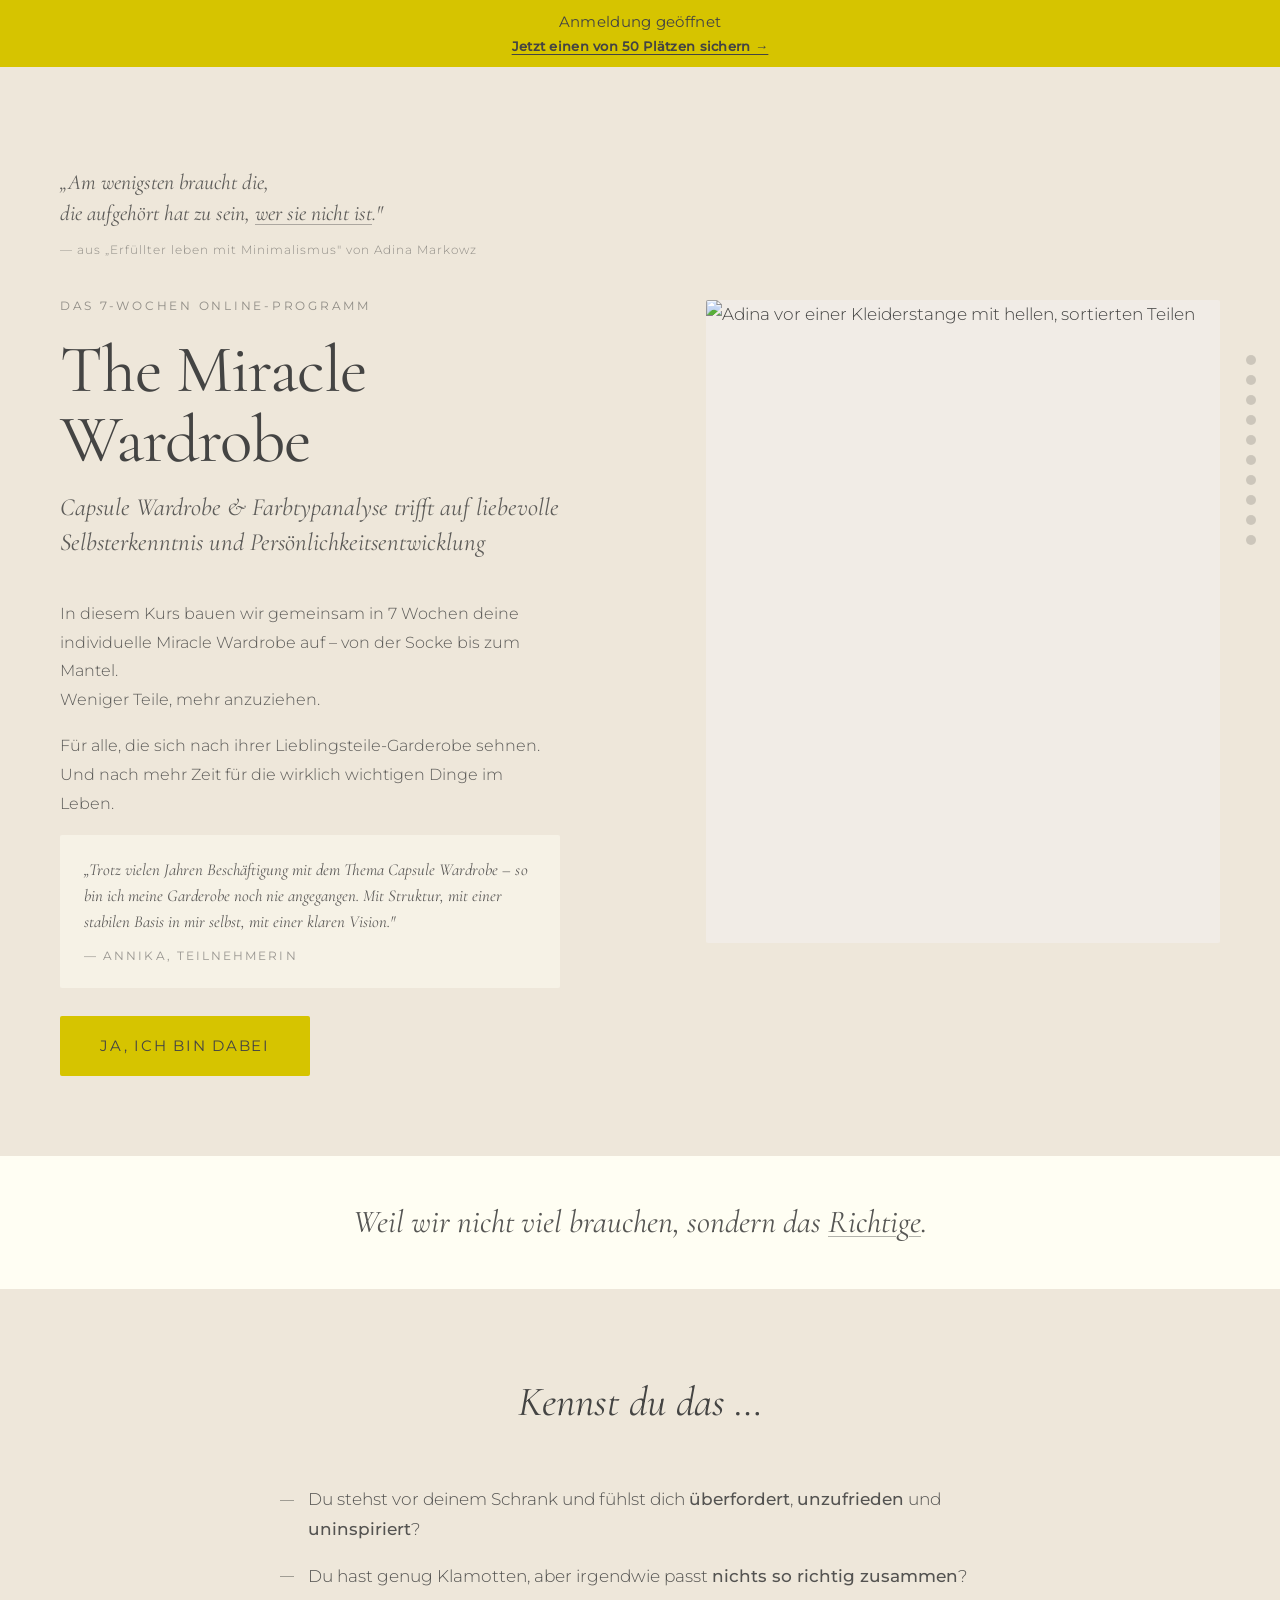
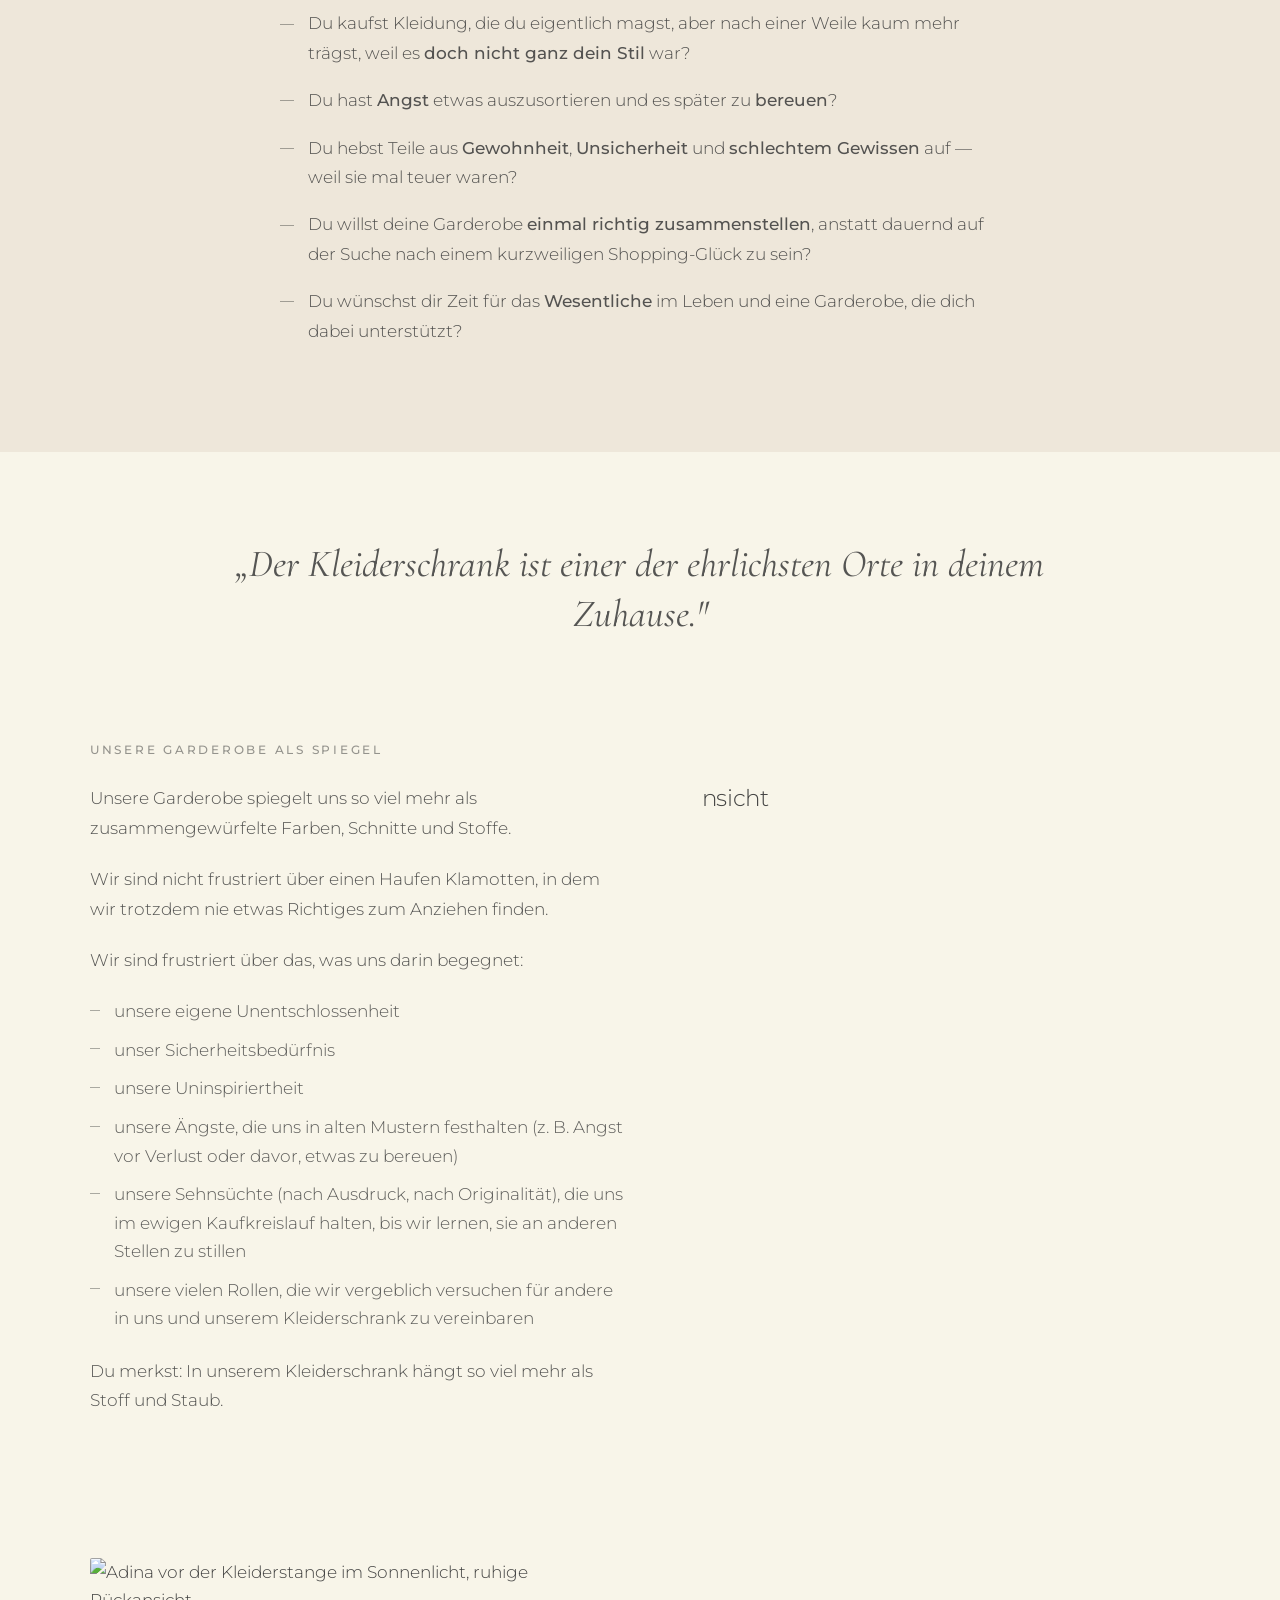
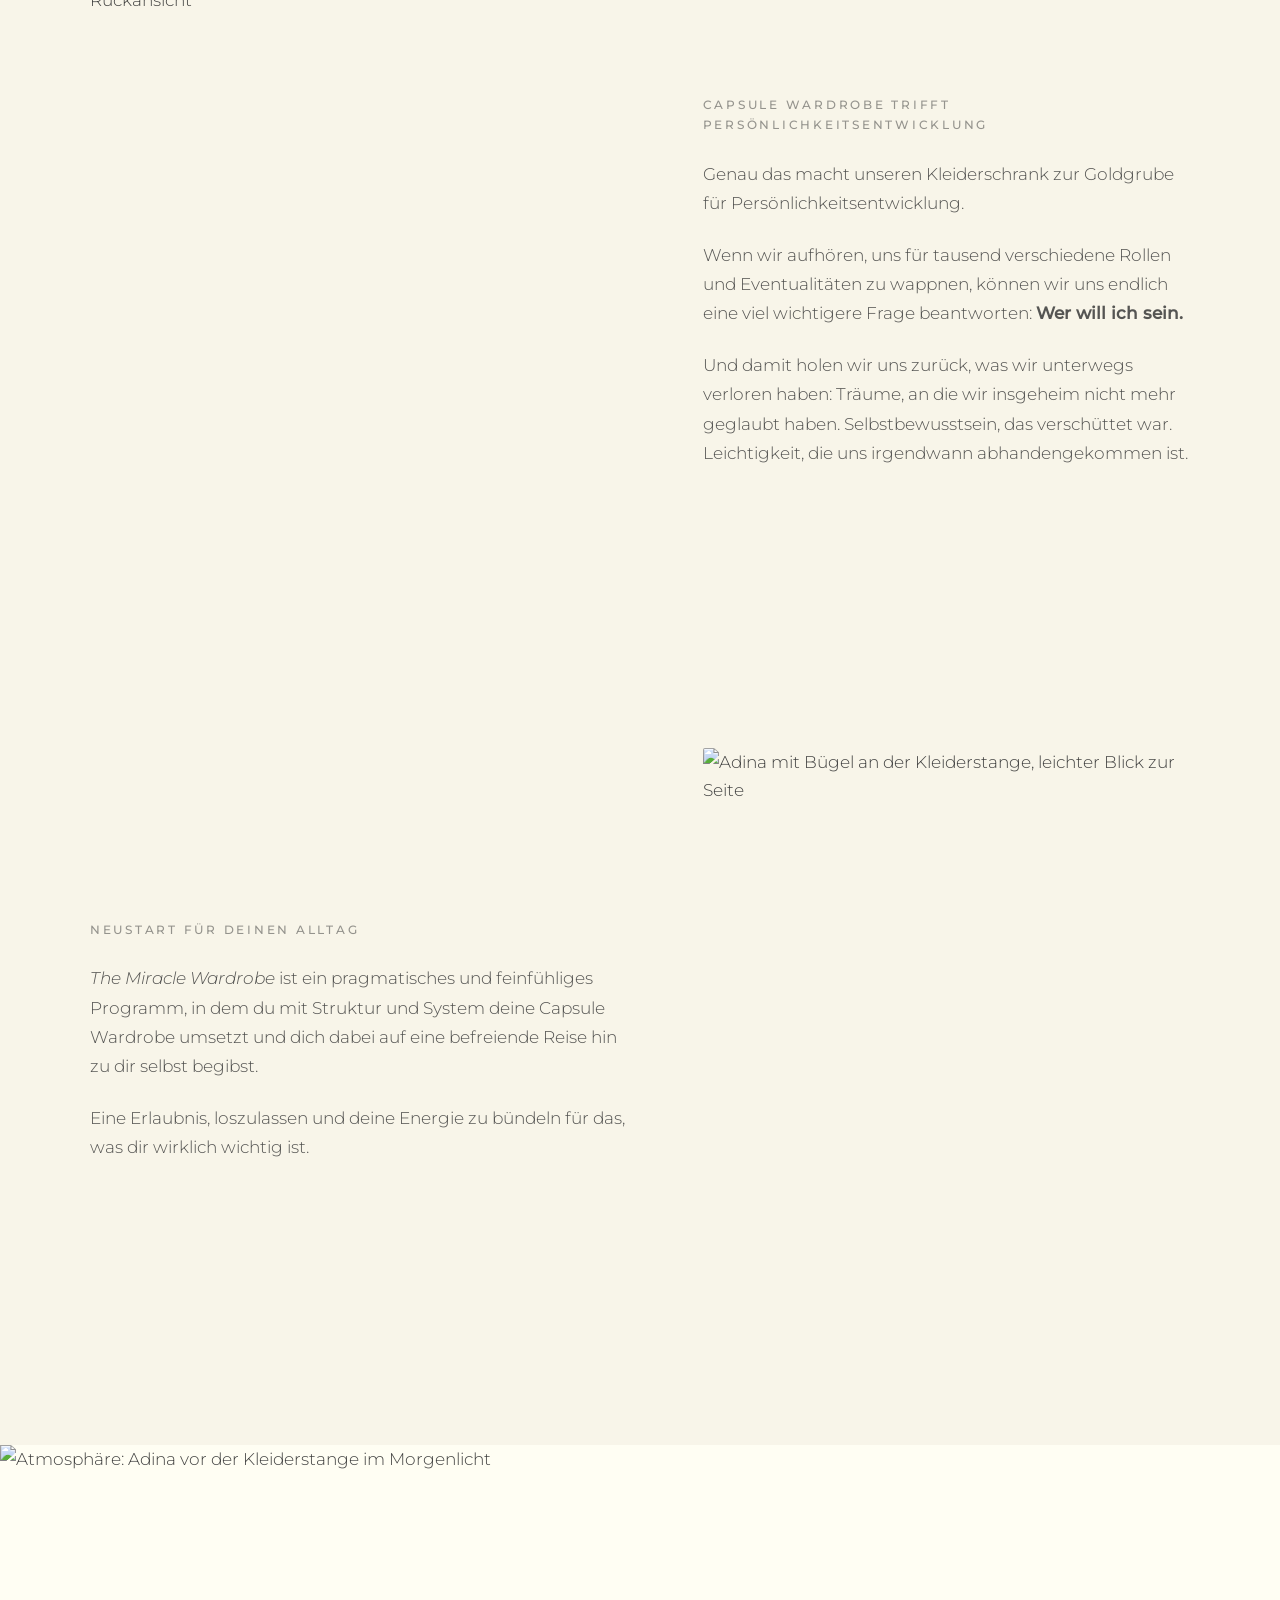
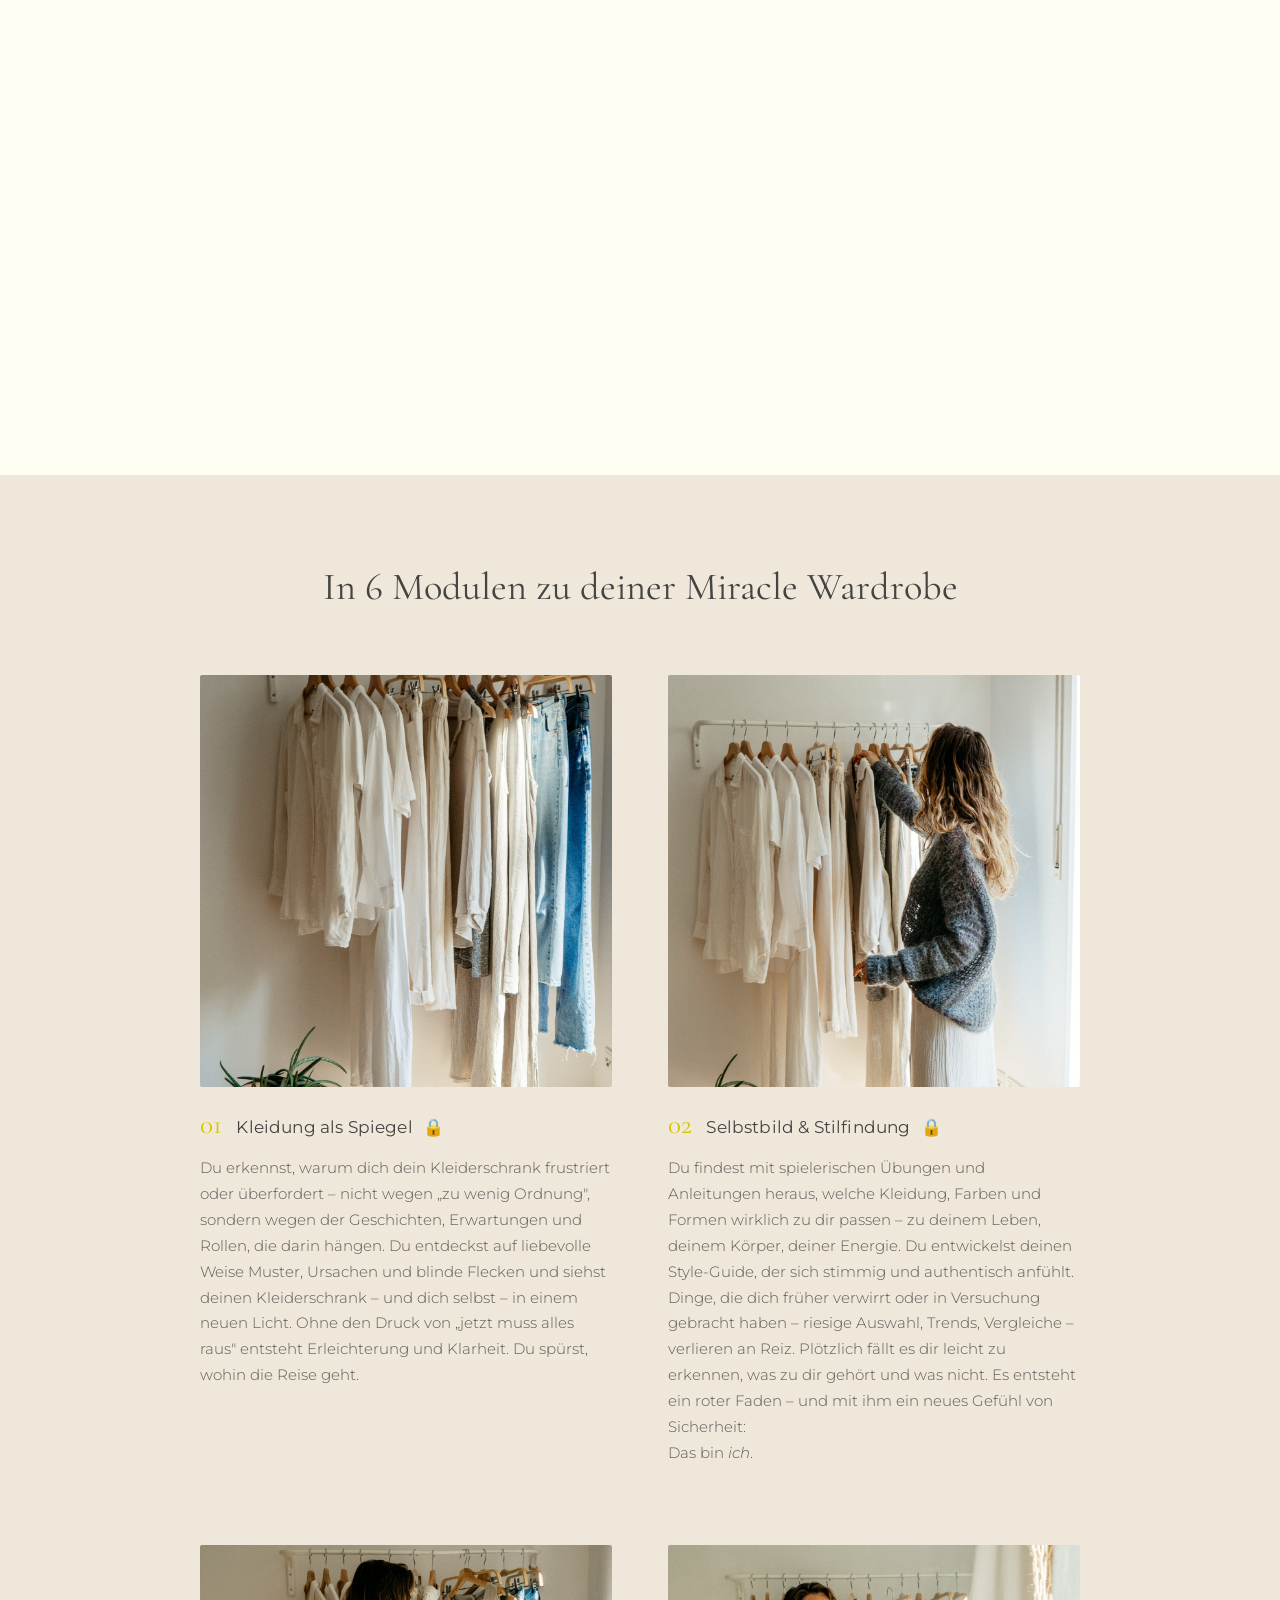
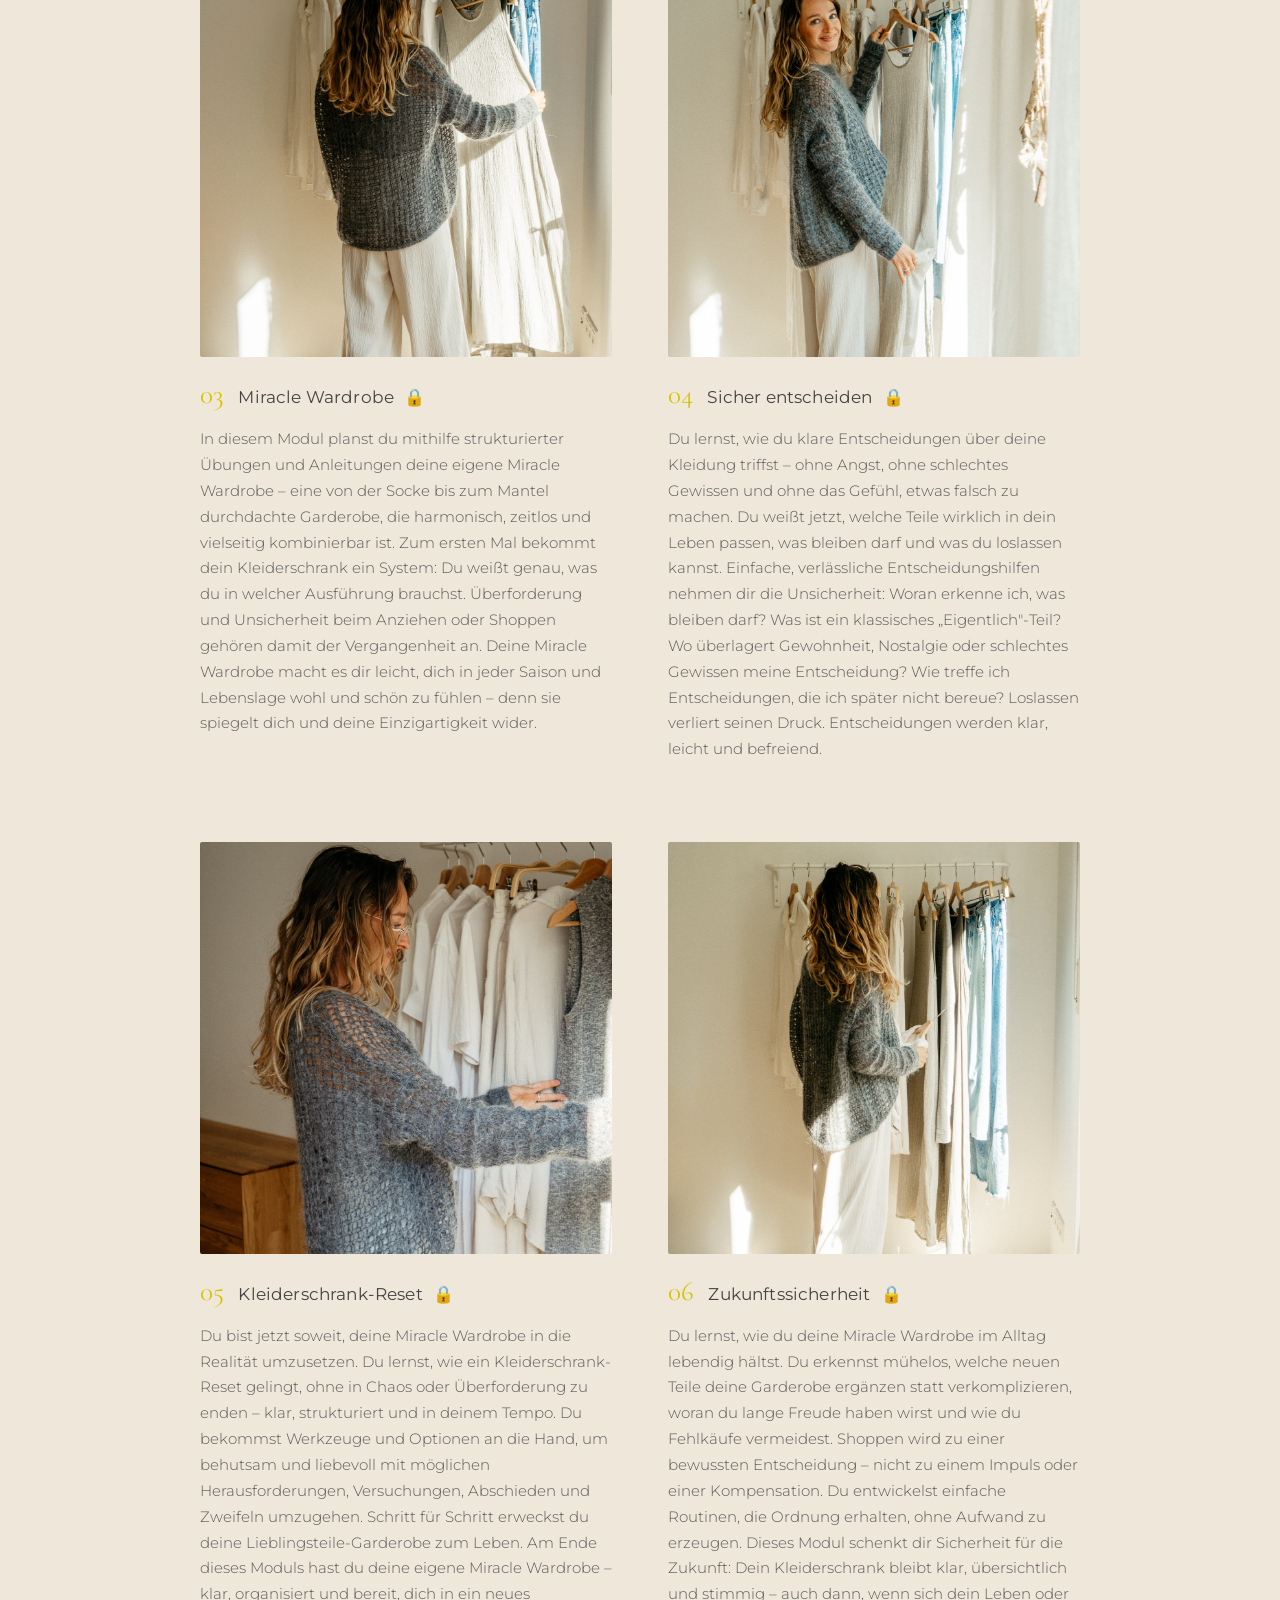
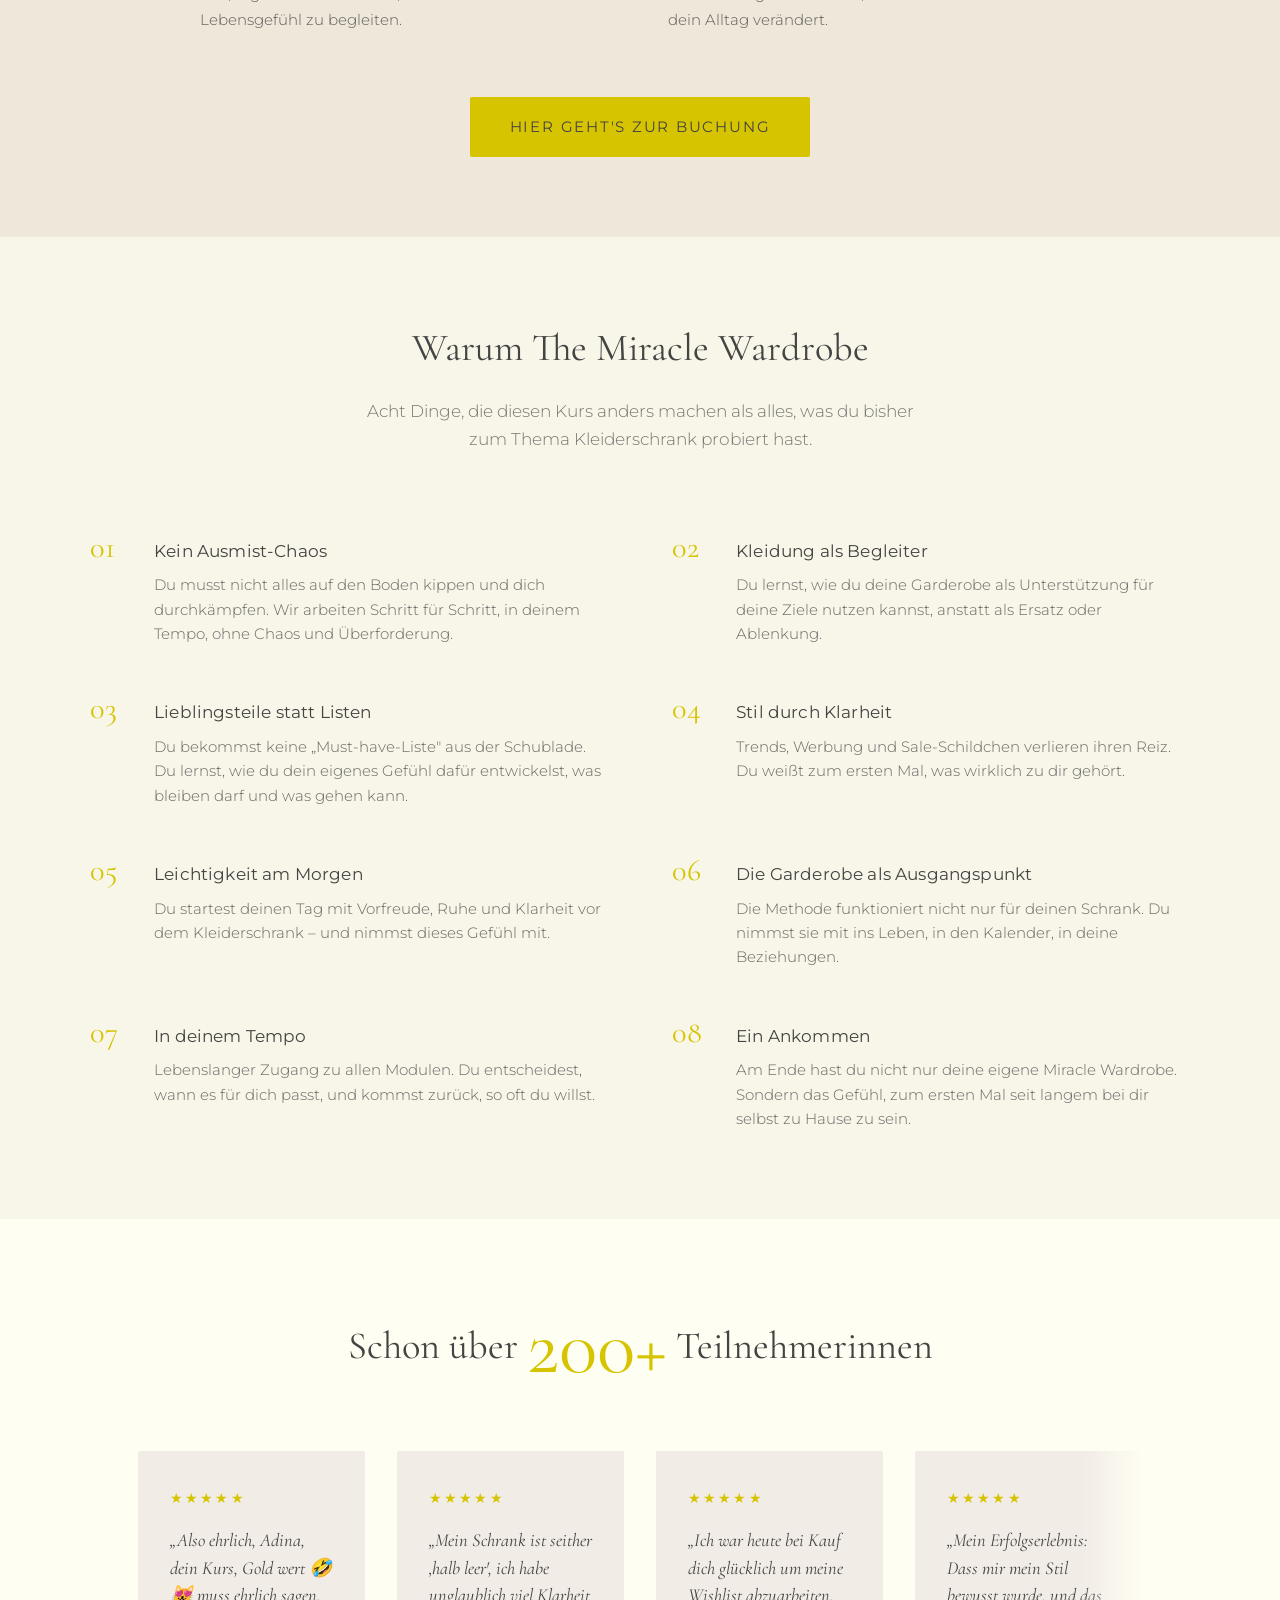
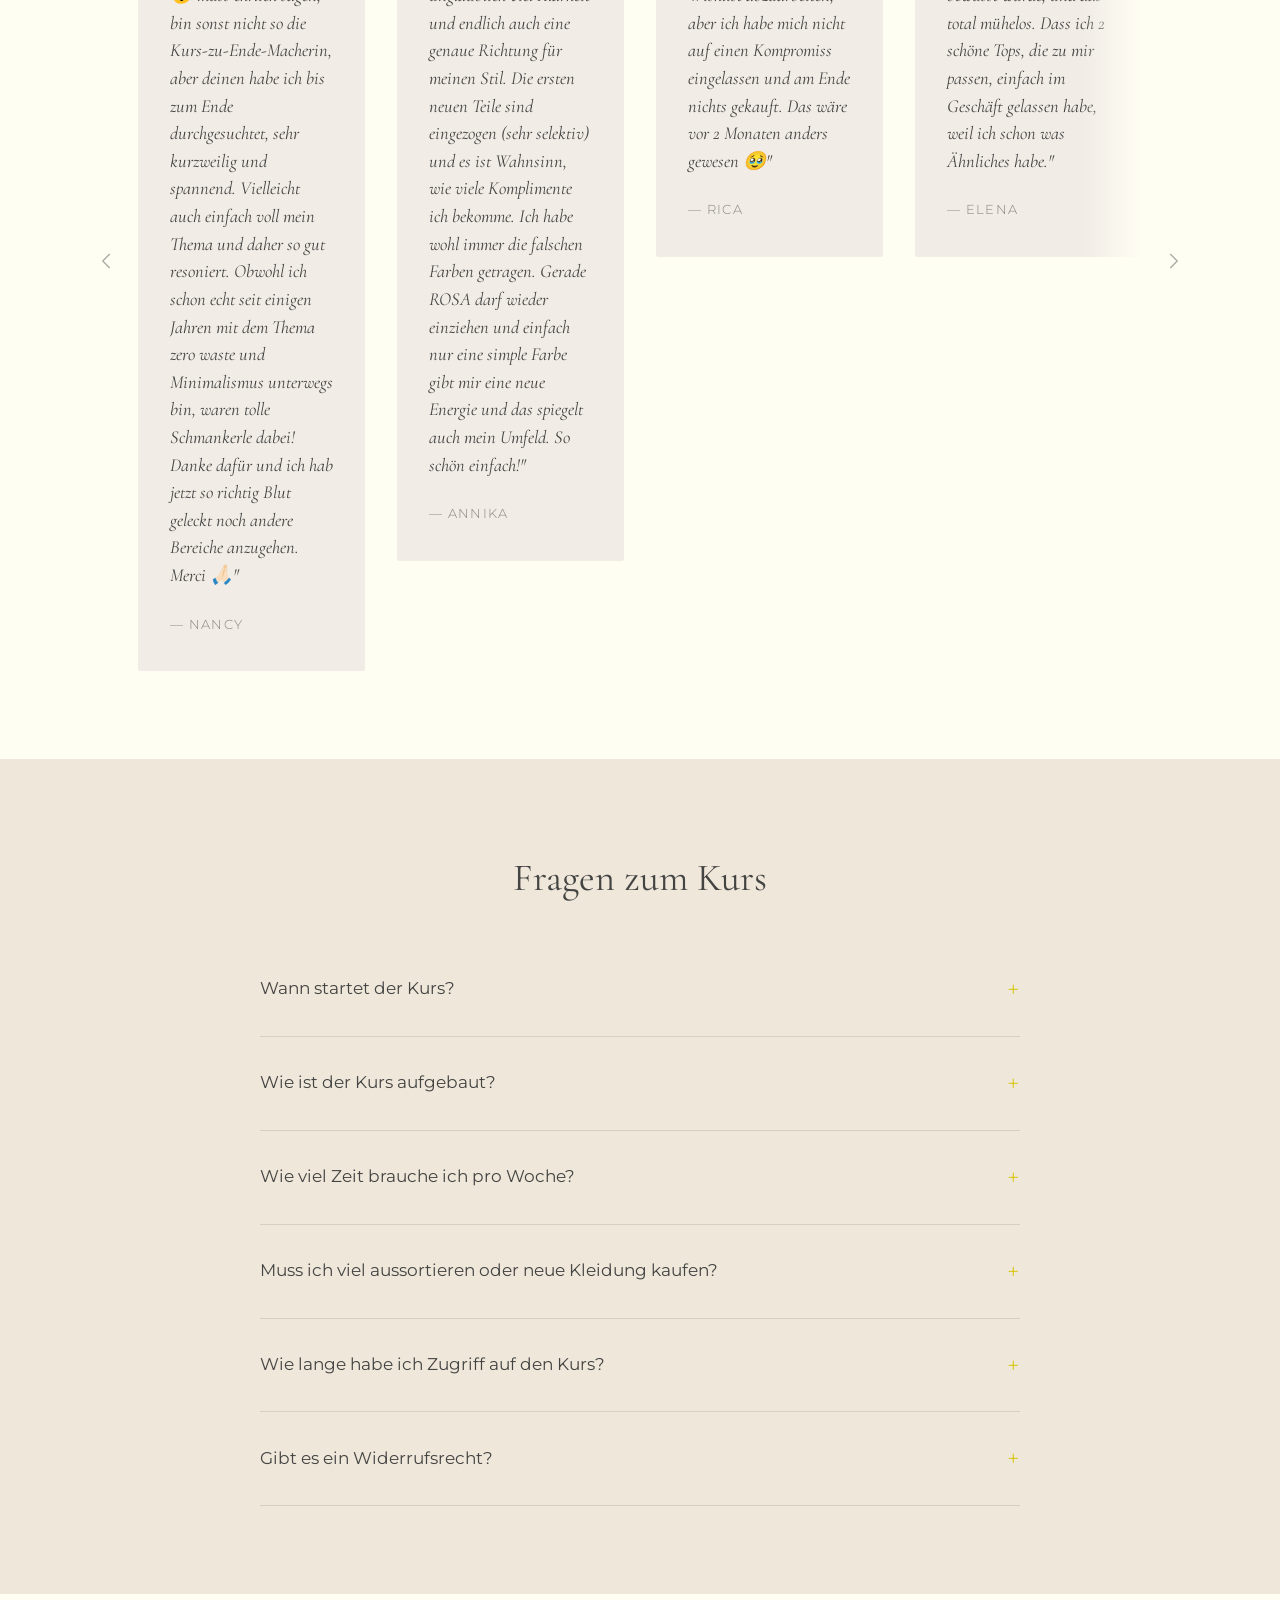
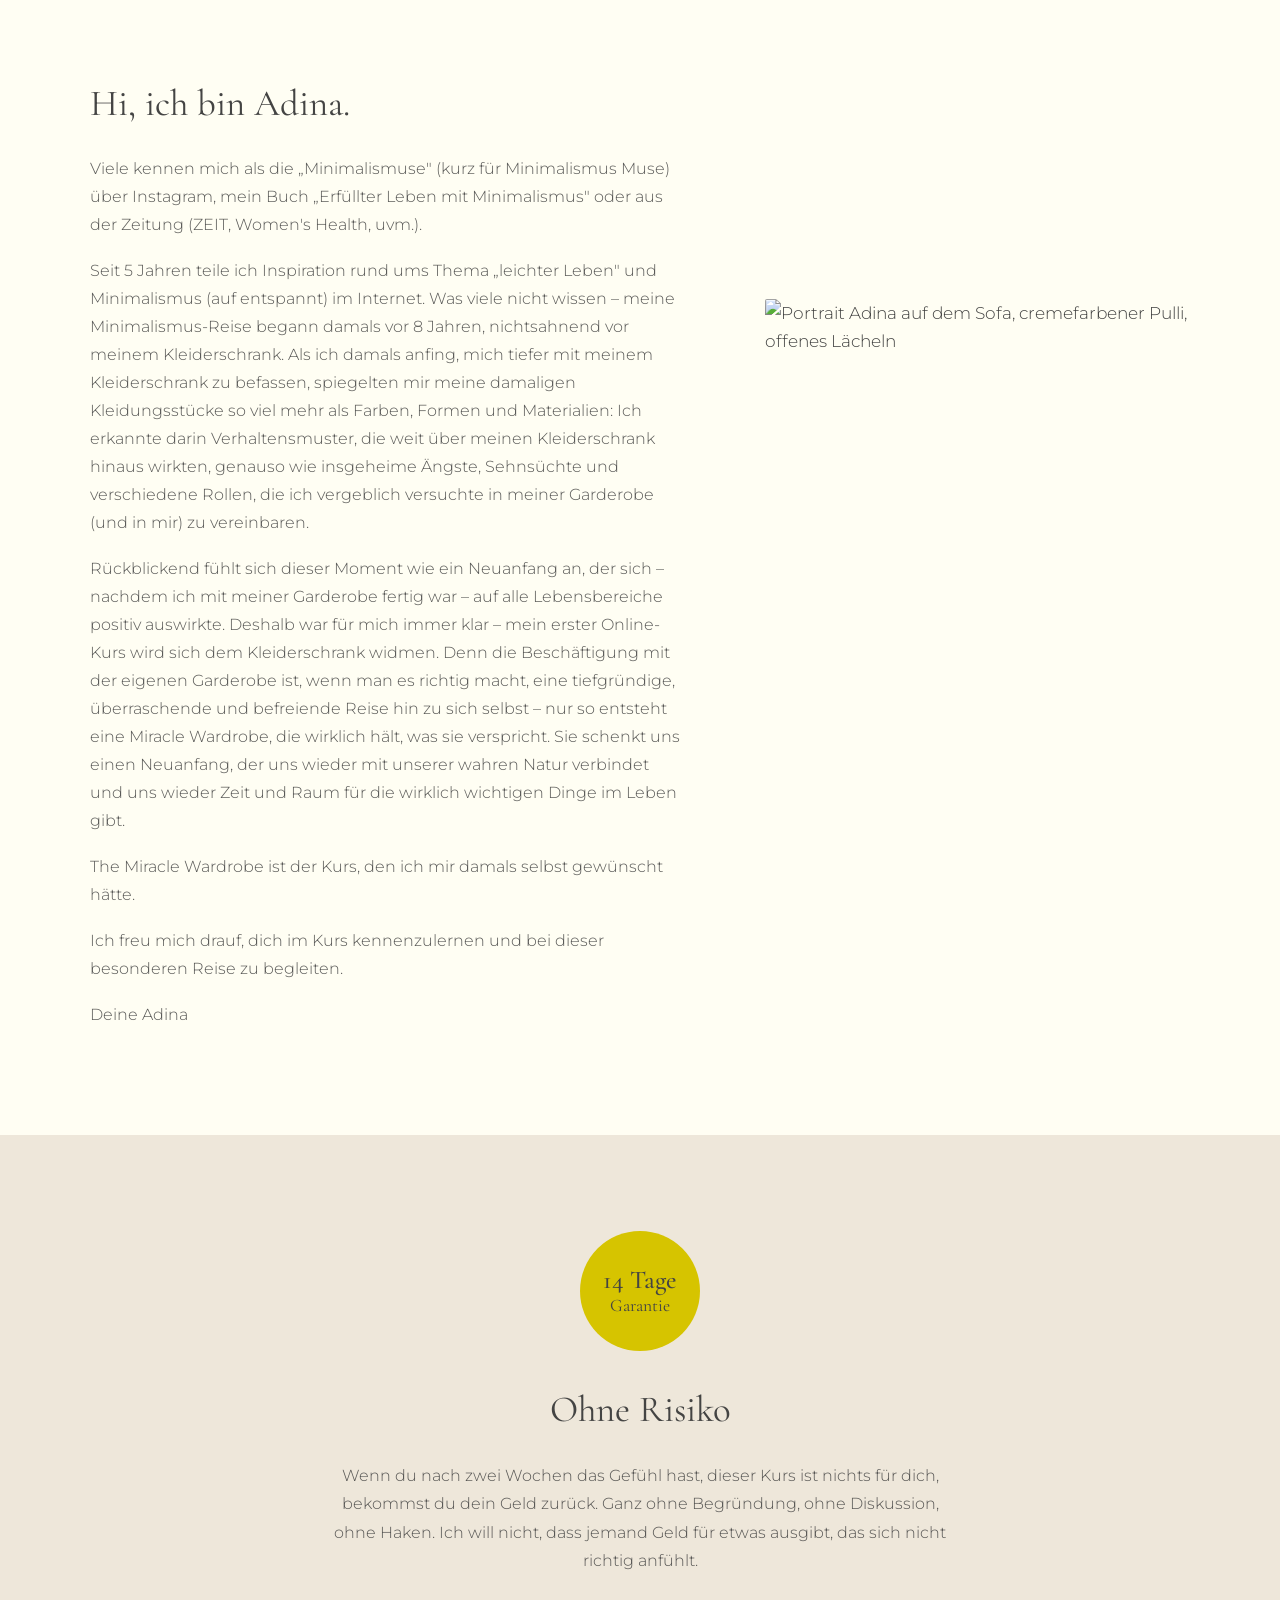
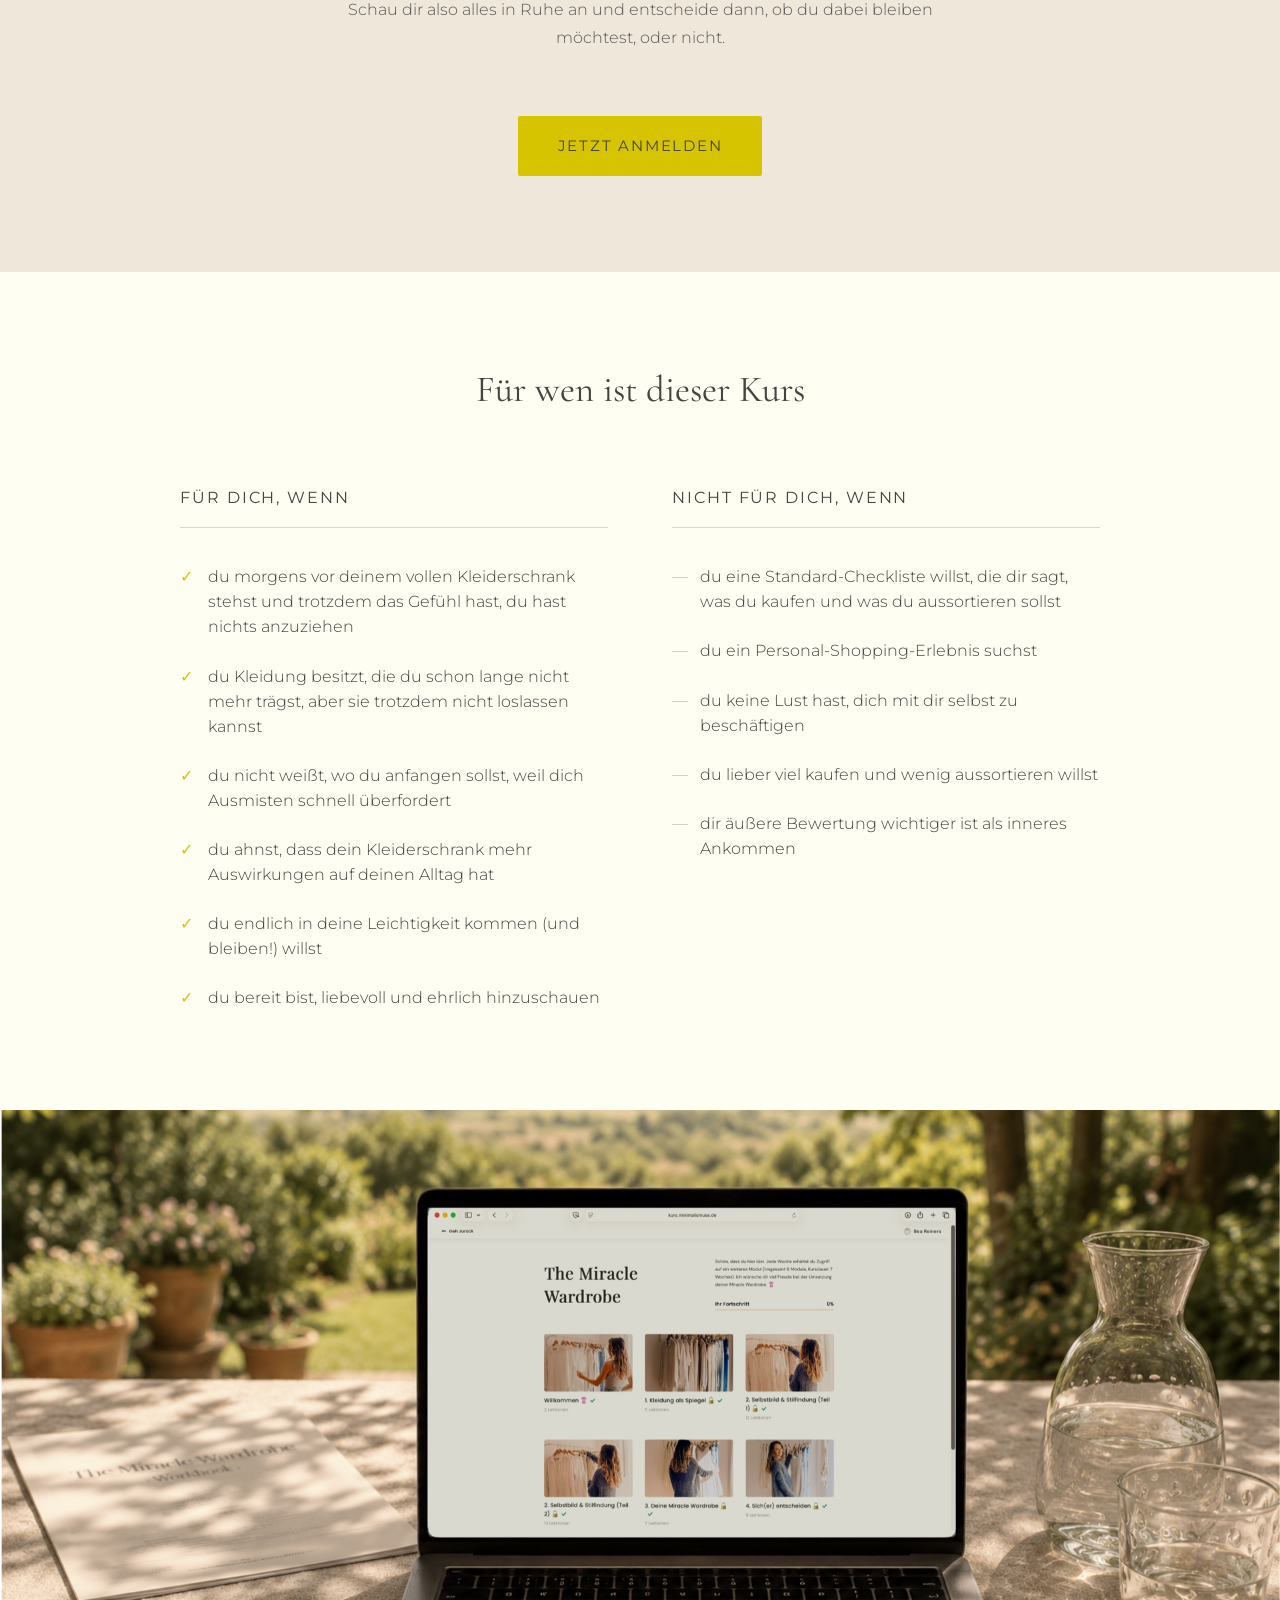
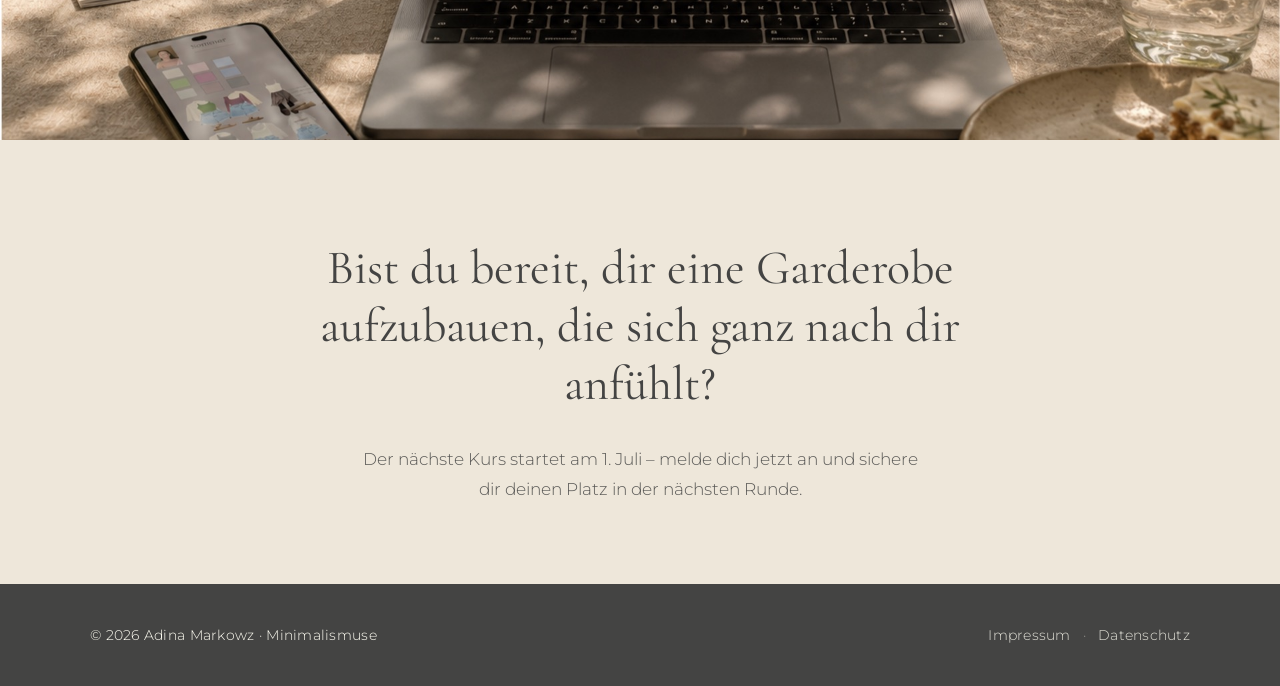
==== index.html @ cbe29408 "Change guarantee CTA to 'Jetzt anmelden' Co-Authored-By: Claude Opus 4.8 (1M context) <noreply@anthr" ====
<!DOCTYPE html>
<html lang="de">
<head>
<meta charset="UTF-8">
<meta name="viewport" content="width=device-width, initial-scale=1.0">
<title>Capsule Wardrobe &amp; Farbtypanalyse | The Miracle Wardrobe</title>
<meta name="description" content="Capsule Wardrobe Kurs mit Tiefe &amp; Farbtypanalyse: In 7 Wochen zu einer Garderobe, die wirklich zu dir passt — Schritt für Schritt von SPIEGEL-Bestsellerautorin Adina Markowz.">
<link rel="canonical" href="https://themiraclewardrobe.minimalismuse.de/">

<meta property="og:type" content="website">
<meta property="og:locale" content="de_DE">
<meta property="og:site_name" content="The Miracle Wardrobe">
<meta property="og:url" content="https://themiraclewardrobe.minimalismuse.de/">
<meta property="og:title" content="Capsule Wardrobe &amp; Farbtypanalyse | The Miracle Wardrobe">
<meta property="og:description" content="Capsule Wardrobe Kurs mit Tiefe &amp; Farbtypanalyse: In 7 Wochen zu einer Garderobe, die wirklich zu dir passt — von SPIEGEL-Bestsellerautorin Adina Markowz.">
<meta property="og:image" content="https://themiraclewardrobe.minimalismuse.de/images/og-preview.jpg">
<meta property="og:image:secure_url" content="https://themiraclewardrobe.minimalismuse.de/images/og-preview.jpg">
<meta property="og:image:type" content="image/jpeg">
<meta property="og:image:width" content="1200">
<meta property="og:image:height" content="630">
<meta property="og:image:alt" content="Adina vor einer Kleiderstange mit hellen, sortierten Teilen">

<meta name="twitter:card" content="summary_large_image">
<meta name="twitter:title" content="Capsule Wardrobe &amp; Farbtypanalyse | The Miracle Wardrobe">
<meta name="twitter:description" content="Capsule Wardrobe Kurs mit Tiefe &amp; Farbtypanalyse: In 7 Wochen zu einer Garderobe, die wirklich zu dir passt — von SPIEGEL-Bestsellerautorin Adina Markowz.">
<meta name="twitter:image" content="https://themiraclewardrobe.minimalismuse.de/images/og-preview.jpg">

<script type="application/ld+json">
{
  "@context": "https://schema.org",
  "@type": "Course",
  "name": "The Miracle Wardrobe",
  "description": "Capsule Wardrobe Kurs mit Tiefe & Farbtypanalyse. In 7 Wochen zu einer Garderobe, die wirklich zu dir passt — Schritt für Schritt von SPIEGEL-Bestsellerautorin Adina Markowz.",
  "url": "https://themiraclewardrobe.minimalismuse.de/",
  "inLanguage": "de",
  "provider": {
    "@type": "Person",
    "name": "Adina Markowz",
    "url": "https://minimalismuse.de"
  },
  "hasCourseInstance": {
    "@type": "CourseInstance",
    "courseMode": "online",
    "inLanguage": "de"
  },
  "offers": {
    "@type": "Offer",
    "price": "199",
    "priceCurrency": "EUR",
    "category": "Paid",
    "availability": "https://schema.org/InStock",
    "url": "https://themiraclewardrobe.minimalismuse.de/"
  }
}
</script>

<link rel="stylesheet" href="fonts/fonts.css">
<script defer src="/_vercel/insights/script.js"></script>
<style>
  * { margin: 0; padding: 0; box-sizing: border-box; }

  :root {
    --creme: #eee7da;
    --beige: #f1ece6;
    --fast-weiss: #fffef3;
    --anthrazit: #444443;
    --pfirsich: #fad7cb;
    --senfgelb: #d6c400;
    --helles-gelb: #fff399;
  }

  html { scroll-behavior: smooth; }

  body {
    font-family: 'Montserrat', sans-serif;
    font-weight: 300;
    color: var(--anthrazit);
    background: var(--fast-weiss);
    line-height: 1.65;
    font-size: 17px;
  }

  /* Bilder vor casual copy/download schützen */
  img {
    -webkit-user-drag: none;
    -webkit-user-select: none;
    user-select: none;
    -webkit-touch-callout: none;
  }

  .serif {
    font-family: 'Cormorant Garamond', Georgia, serif;
    font-weight: 400;
  }

  /* ── Shared Layout ── */
  section {
    padding: 88px 40px;
  }
  .container {
    max-width: 1100px;
    margin: 0 auto;
  }
  .container-narrow {
    max-width: 720px;
    margin: 0 auto;
  }

  /* Section Backgrounds */
  .bg-creme { background: var(--creme); }
  .bg-beige { background: var(--beige); }
  .bg-white { background: var(--fast-weiss); }
  .bg-warm  { background: #f8f5e9; }

  /* Section labels (Eyebrow) */
  .eyebrow {
    font-size: 0.72rem;
    letter-spacing: 0.22em;
    text-transform: uppercase;
    font-weight: 400;
    opacity: 0.6;
    margin-bottom: 28px;
    display: block;
  }

  .section-number {
    position: absolute;
    top: 24px;
    left: 24px;
    font-size: 0.65rem;
    letter-spacing: 0.18em;
    opacity: 0.4;
    font-weight: 400;
    text-transform: uppercase;
  }

  /* ── Section 01 — Hero ── */
  .hero {
    background: var(--creme);
    min-height: 92vh;
    display: grid;
    grid-template-columns: 1.1fr 1fr;
    gap: 80px;
    align-items: center;
    padding: 100px 60px 80px;
    position: relative;
  }
  .hero-text { max-width: clamp(560px, 42vw, 720px); }
  .hero-hook {
    font-family: 'Cormorant Garamond', Georgia, serif;
    font-style: italic;
    font-size: 1.35rem;
    color: var(--anthrazit);
    opacity: 0.85;
    margin-bottom: 10px;
    line-height: 1.45;
  }
  .hero-hook .accent {
    font-style: italic;
    text-decoration: underline;
    text-decoration-color: rgba(68, 68, 67, 0.45);
    text-decoration-thickness: 1px;
    text-underline-offset: 4px;
  }
  .hero-hook-cite {
    font-size: 0.78rem;
    letter-spacing: 0.08em;
    opacity: 0.55;
    margin-bottom: 36px;
    font-weight: 300;
  }
  .hero-kicker {
    font-size: 0.78rem;
    letter-spacing: 0.22em;
    text-transform: uppercase;
    opacity: 0.55;
    font-weight: 400;
    margin-bottom: 18px;
    display: block;
  }
  .hero h1 {
    font-family: 'Cormorant Garamond', Georgia, serif;
    font-weight: 400;
    font-size: 4.2rem;
    line-height: 1.05;
    margin-bottom: 18px;
    letter-spacing: -0.015em;
  }
  .hero h1 em {
    font-style: italic;
  }
  .hero-subhead {
    font-family: 'Cormorant Garamond', Georgia, serif;
    font-style: italic;
    font-size: 1.55rem;
    line-height: 1.4;
    opacity: 0.85;
    margin-top: -4px;
    margin-bottom: 40px;
    max-width: 520px;
  }
  .hero-body {
    font-size: 1.02rem;
    line-height: 1.75;
    margin-bottom: 18px;
    max-width: 500px;
    opacity: 0.85;
  }
  .hero-mantra {
    font-size: 1.02rem;
    line-height: 1.75;
    font-style: italic;
    margin-top: 4px;
    margin-bottom: 36px;
    max-width: 500px;
    opacity: 0.9;
  }
  .hero-mantra .accent {
    text-decoration: underline;
    text-decoration-color: rgba(68, 68, 67, 0.45);
    text-decoration-thickness: 1px;
    text-underline-offset: 4px;
  }
  .hero-proof {
    font-size: 0.95rem;
    opacity: 0.85;
    margin-bottom: 28px;
    max-width: 500px;
    background: rgba(255, 254, 243, 0.6);
    padding: 22px 24px;
    border-radius: 2px;
  }
  .hero-proof-quote {
    font-family: 'Cormorant Garamond', Georgia, serif;
    font-style: italic;
    font-size: 1.05rem;
    line-height: 1.55;
    margin-bottom: 12px;
  }
  .hero-proof-quote em {
    font-style: italic;
    font-weight: 500;
    letter-spacing: 0.04em;
  }
  .hero-proof-author {
    font-size: 0.72rem;
    letter-spacing: 0.18em;
    text-transform: uppercase;
    opacity: 0.6;
    font-weight: 400;
  }
  .hero-image {
    aspect-ratio: 4/5;
    background: var(--beige);
    overflow: hidden;
    border-radius: 2px;
  }
  .hero-image img {
    width: 100%;
    height: 100%;
    object-fit: cover;
    display: block;
  }

  .cta {
    display: inline-block;
    background: var(--senfgelb);
    color: var(--anthrazit);
    padding: 18px 40px;
    text-decoration: none;
    font-weight: 400;
    font-size: 0.92rem;
    letter-spacing: 0.12em;
    text-transform: uppercase;
    border-radius: 2px;
    transition: transform 0.2s;
  }
  .cta:hover { transform: translateY(-2px); }
  .cta-block {
    text-align: center;
    margin-top: 64px;
  }
  .cta-subtle {
    background: transparent;
    border-bottom: 1px solid var(--anthrazit);
    border-radius: 0;
    padding: 10px 0;
    letter-spacing: 0.14em;
    font-size: 0.85rem;
  }

  /* ── Section 03 — Lead Panel kurz ── */
  .lead-short {
    text-align: center;
    padding: 44px 40px;
  }
  .lead-short h2 {
    font-family: 'Cormorant Garamond', Georgia, serif;
    font-weight: 400;
    font-size: 2.6rem;
    line-height: 1.25;
    max-width: 780px;
    margin: 0 auto 32px;
  }
  .lead-short p {
    font-size: 1.1rem;
    max-width: 620px;
    margin: 0 auto 16px;
    opacity: 0.85;
  }
  .lead-short-mantra {
    font-family: 'Cormorant Garamond', Georgia, serif;
    font-style: italic;
    font-size: 2rem !important;
    line-height: 1.4;
    max-width: 720px;
    margin: 0 auto !important;
    opacity: 0.9 !important;
  }
  .lead-short-mantra .accent {
    text-decoration: underline;
    text-decoration-color: rgba(68, 68, 67, 0.45);
    text-decoration-thickness: 1px;
    text-underline-offset: 4px;
  }

  /* ── Section 04 — Lead Panel lang ── */
  .lead-long-quote {
    font-family: 'Cormorant Garamond', Georgia, serif;
    font-weight: 400;
    font-style: italic;
    font-size: clamp(1.8rem, 3vw, 2.4rem);
    line-height: 1.3;
    text-align: center;
    max-width: 820px;
    margin: 0 auto 100px;
    opacity: 0.9;
  }
  .lead-panel {
    display: grid;
    grid-template-columns: 1.1fr 1fr;
    gap: clamp(48px, 6vw, 96px);
    align-items: center;
    margin-bottom: 120px;
  }
  .lead-panel:last-child {
    margin-bottom: 0;
  }
  .lead-panel-reverse .lead-panel-text {
    order: 2;
  }
  .lead-panel-reverse .lead-panel-image {
    order: 1;
  }
  .lead-panel-image {
    aspect-ratio: 4/5;
    overflow: hidden;
    border-radius: 2px;
  }
  .lead-panel-image img {
    width: 100%;
    height: 100%;
    object-fit: cover;
    display: block;
  }
  .lead-panel-image-zoom img {
    object-position: 42% 20%;
    transform: scale(1.35);
    transform-origin: 42% 20%;
  }
  .lead-panel-text p {
    font-size: 1.05rem;
    max-width: 560px;
    margin-bottom: 22px;
    line-height: 1.75;
    opacity: 0.9;
  }
  .lead-long-subhead {
    font-family: 'Montserrat', sans-serif;
    font-weight: 500;
    font-size: 0.78rem;
    letter-spacing: 0.22em;
    text-transform: uppercase;
    opacity: 0.55;
    margin-top: 0;
    margin-bottom: 24px;
    display: block;
  }
  .lead-long-list {
    list-style: none;
    padding-left: 0;
    margin: 0 0 24px 0;
    max-width: 560px;
  }
  .lead-long-list li {
    position: relative;
    padding-left: 24px;
    font-size: 1.05rem;
    line-height: 1.7;
    margin-bottom: 10px;
    opacity: 0.85;
  }
  .lead-long-list li::before {
    content: "";
    position: absolute;
    left: 0;
    top: 0.75em;
    width: 10px;
    height: 1px;
    background: var(--anthrazit);
    opacity: 0.5;
  }

  /* ── Section: Module ── */
  .modules { padding-bottom: 80px; }
  .reasons { padding-top: 80px; }
  .modules-headline {
    font-family: 'Cormorant Garamond', Georgia, serif;
    font-weight: 400;
    font-size: 2.4rem;
    text-align: center;
    line-height: 1.25;
    margin-bottom: 64px;
  }
  .modules-grid {
    display: grid;
    grid-template-columns: repeat(2, 1fr);
    gap: 80px 56px;
    max-width: 880px;
    margin: 0 auto;
  }
  .module-image {
    aspect-ratio: 1/1;
    overflow: hidden;
    border-radius: 2px;
    margin-bottom: 24px;
    background: var(--beige);
  }
  .module-image img {
    width: 100%;
    height: 100%;
    object-fit: cover;
    object-position: center 30%;
    display: block;
  }
  .module-title {
    font-family: 'Montserrat', sans-serif;
    font-weight: 400;
    font-size: 1.05rem;
    margin-bottom: 14px;
    letter-spacing: 0.01em;
    display: flex;
    align-items: baseline;
    gap: 14px;
    flex-wrap: wrap;
  }
  .module-num {
    font-family: 'Cormorant Garamond', Georgia, serif;
    font-weight: 400;
    font-size: 1.7rem;
    color: var(--senfgelb);
    line-height: 1;
    flex-shrink: 0;
  }
  .module-lock {
    margin-left: 6px;
  }
  .module-text {
    font-size: 0.95rem;
    line-height: 1.7;
    opacity: 0.85;
  }

  /* ── Section: Kennst du das ── */
  .kennst-headline {
    font-family: 'Cormorant Garamond', Georgia, serif;
    font-weight: 400;
    font-style: italic;
    font-size: 2.6rem;
    line-height: 1.25;
    text-align: center;
    margin-bottom: 56px;
  }
  .kennst-list {
    list-style: none;
    padding-left: 0;
    margin: 0;
  }
  .kennst-list li {
    position: relative;
    padding-left: 28px;
    font-size: 1.05rem;
    line-height: 1.75;
    margin-bottom: 18px;
    opacity: 0.9;
  }
  .kennst-list li::before {
    content: "";
    position: absolute;
    left: 0;
    top: 0.85em;
    width: 14px;
    height: 1px;
    background: var(--anthrazit);
    opacity: 0.5;
  }
  .kennst-list strong {
    font-weight: 500;
  }

  /* ── Atmosphere strip (full-bleed photo divider) ── */
  .atmosphere-strip {
    width: 100%;
    height: 70vh;
    max-height: 720px;
    overflow: hidden;
    padding: 0;
  }
  .atmosphere-strip img {
    width: 100%;
    height: 100%;
    object-fit: cover;
    object-position: center 15%;
    display: block;
  }

  /* ── Section 07 — Eight Reasons Why ── */
  .reasons h2 {
    font-family: 'Cormorant Garamond', Georgia, serif;
    font-weight: 400;
    font-size: 2.4rem;
    text-align: center;
    margin-bottom: 16px;
  }
  .reasons-intro {
    text-align: center;
    opacity: 0.7;
    margin-bottom: 80px;
    max-width: 560px;
    margin-left: auto;
    margin-right: auto;
  }
  .reasons-grid {
    display: grid;
    grid-template-columns: repeat(2, 1fr);
    gap: 48px 64px;
  }
  .reason {
    display: flex;
    gap: 24px;
    align-items: baseline;
  }
  .reason-num {
    font-family: 'Cormorant Garamond', serif;
    font-size: 1.9rem;
    font-weight: 400;
    color: var(--senfgelb);
    line-height: 1;
    min-width: 40px;
  }
  .reason h3 {
    font-weight: 400;
    font-size: 1.05rem;
    margin-bottom: 8px;
    letter-spacing: 0.01em;
  }
  .reason p {
    font-size: 0.95rem;
    opacity: 0.8;
    line-height: 1.6;
  }

  /* ── Section 08 — Social Proof ── */
  .participant-stat {
    text-align: center;
    margin: 0 auto 64px;
    font-family: 'Cormorant Garamond', Georgia, serif;
    font-weight: 400;
    font-size: 2.4rem;
    color: var(--anthrazit);
    line-height: 1.3;
  }
  .participant-number,
  .participant-plus {
    font-family: 'Cormorant Garamond', Georgia, serif;
    font-weight: 400;
    font-size: 5rem;
    color: var(--senfgelb);
    line-height: 1;
    vertical-align: -0.18em;
  }
  .testimonials-wrap {
    position: relative;
  }
  .testimonials-wrap::before,
  .testimonials-wrap::after {
    content: '';
    position: absolute;
    top: 0;
    bottom: 0;
    width: 60px;
    pointer-events: none;
    z-index: 2;
    transition: opacity 0.25s ease;
  }
  .testimonials-wrap::before {
    left: 0;
    background: linear-gradient(to right, var(--fast-weiss), transparent);
    opacity: 0;
  }
  .testimonials-wrap::after {
    right: 0;
    background: linear-gradient(to left, var(--fast-weiss), transparent);
    opacity: 1;
  }
  .testimonials-wrap.is-scrolled::before { opacity: 1; }
  .testimonials-wrap.is-end::after { opacity: 0; }
  .testimonials {
    display: flex;
    gap: 32px;
    align-items: start;
    overflow-x: auto;
    -webkit-overflow-scrolling: touch;
    scrollbar-width: none;
  }
  .testimonials::-webkit-scrollbar {
    display: none;
  }
  .testimonials-row {
    display: flex;
    align-items: center;
    gap: 16px;
  }
  .testimonials-row .testimonials-wrap {
    flex: 1;
    min-width: 0;
  }
  .testimonials-nav-btn {
    flex-shrink: 0;
    width: 32px;
    height: 32px;
    border: none;
    background: transparent;
    color: var(--anthrazit);
    opacity: 0.45;
    cursor: pointer;
    padding: 0;
    display: flex;
    align-items: center;
    justify-content: center;
    transition: opacity 0.25s ease, color 0.25s ease, transform 0.25s ease;
  }
  .testimonials-nav-btn:hover {
    opacity: 1;
    color: var(--senfgelb);
    transform: scale(1.15);
  }
  .testimonials-nav-btn svg {
    width: 26px;
    height: 26px;
    display: block;
  }
  .testimonial {
    background: var(--beige);
    padding: 36px 32px;
    border-radius: 2px;
    position: relative;
    flex: 0 0 calc((100% - 96px) / 4);
  }
  .testimonial .stars {
    color: var(--senfgelb);
    letter-spacing: 0.15em;
    margin-bottom: 16px;
    font-size: 0.9rem;
  }
  .testimonial-quote {
    font-family: 'Cormorant Garamond', serif;
    font-size: 1.15rem;
    line-height: 1.5;
    margin-bottom: 24px;
    font-style: italic;
  }
  .testimonial-author {
    font-size: 0.82rem;
    letter-spacing: 0.1em;
    text-transform: uppercase;
    opacity: 0.6;
  }
  .proof-quote-big {
    margin: 80px auto 0;
    max-width: 720px;
    text-align: center;
    padding: 60px 40px;
    background: var(--pfirsich);
    border-radius: 2px;
  }
  .proof-quote-big p {
    font-family: 'Cormorant Garamond', serif;
    font-style: italic;
    font-size: 1.5rem;
    line-height: 1.4;
    margin-bottom: 20px;
  }
  .proof-quote-big cite {
    font-size: 0.82rem;
    letter-spacing: 0.1em;
    text-transform: uppercase;
    opacity: 0.7;
    font-style: normal;
  }

  /* ── Section 09 — FAQ ── */
  .faq h2 {
    font-family: 'Cormorant Garamond', Georgia, serif;
    font-weight: 400;
    font-size: 2.4rem;
    text-align: center;
    margin-bottom: 32px;
  }
  .faq-list {
    max-width: 760px;
    margin: 0 auto;
  }
  details {
    border-bottom: 1px solid rgba(68, 68, 67, 0.15);
    padding: 28px 0;
  }
  summary {
    cursor: pointer;
    font-size: 1.05rem;
    font-weight: 400;
    display: flex;
    justify-content: space-between;
    align-items: center;
    list-style: none;
  }
  summary::-webkit-details-marker { display: none; }
  summary::after {
    content: '+';
    font-size: 1.4rem;
    font-weight: 300;
    color: var(--senfgelb);
    transition: transform 0.2s;
  }
  details[open] summary::after {
    content: '−';
  }
  details p {
    margin-top: 16px;
    font-size: 0.98rem;
    opacity: 0.85;
    line-height: 1.7;
    max-width: 650px;
  }
  details strong {
    font-weight: 500;
  }
  details p.faq-footnote {
    margin-top: 24px;
    font-size: 0.85rem;
    opacity: 0.6;
  }

  /* ── Section 10 — About ── */
  .about-grid {
    display: grid;
    grid-template-columns: 1.4fr 1fr;
    gap: 80px;
    align-items: center;
  }
  .about-image {
    aspect-ratio: 4/5;
    overflow: hidden;
    border-radius: 2px;
  }
  .about-image img {
    width: 100%;
    height: 100%;
    object-fit: cover;
    object-position: 22% center;
    display: block;
  }
  .about h2 {
    font-family: 'Cormorant Garamond', Georgia, serif;
    font-weight: 400;
    font-size: 2.3rem;
    margin-bottom: 28px;
    line-height: 1.2;
  }
  .about p {
    font-size: 1rem;
    margin-bottom: 18px;
    line-height: 1.75;
    opacity: 0.88;
  }

  /* ── Section 11 — Guarantee ── */
  .guarantee {
    text-align: center;
    padding: 96px 40px;
  }
  .guarantee-seal {
    display: inline-block;
    width: 120px;
    height: 120px;
    border-radius: 50%;
    background: var(--senfgelb);
    color: var(--anthrazit);
    display: flex;
    align-items: center;
    justify-content: center;
    font-family: 'Cormorant Garamond', serif;
    font-size: 1.1rem;
    line-height: 1.2;
    margin: 0 auto 36px;
    text-align: center;
    flex-direction: column;
  }
  .guarantee-seal strong {
    font-size: 1.6rem;
    font-weight: 500;
    display: block;
  }
  .guarantee h2 {
    font-family: 'Cormorant Garamond', serif;
    font-weight: 400;
    font-size: 2.3rem;
    line-height: 1.25;
    max-width: 720px;
    margin: 0 auto 28px;
  }
  .guarantee p {
    max-width: 620px;
    margin: 0 auto 20px;
    font-size: 1.02rem;
    line-height: 1.75;
    opacity: 0.88;
  }

  /* ── Section 13 — Who We Serve ── */
  .who h2 {
    font-family: 'Cormorant Garamond', serif;
    font-weight: 400;
    font-size: 2.3rem;
    text-align: center;
    margin-bottom: 64px;
  }
  .who-columns {
    display: grid;
    grid-template-columns: 1fr 1fr;
    gap: 64px;
    max-width: 920px;
    margin: 0 auto;
  }
  .who-column h3 {
    font-weight: 400;
    font-size: 1rem;
    letter-spacing: 0.12em;
    text-transform: uppercase;
    margin-bottom: 24px;
    padding-bottom: 16px;
    border-bottom: 1px solid rgba(68,68,67,0.2);
  }
  .who-column ul {
    list-style: none;
  }
  .who-column li {
    font-size: 0.98rem;
    padding: 12px 0;
    line-height: 1.6;
    padding-left: 28px;
    position: relative;
  }
  .who-column.yes li::before {
    content: '✓';
    position: absolute;
    left: 0;
    color: var(--senfgelb);
    font-weight: 500;
  }
  .who-column.no li::before {
    content: '—';
    position: absolute;
    left: 0;
    opacity: 0.4;
  }

  /* ── Section 15 — Full Stop ── */
  .full-stop {
    background: var(--creme);
    text-align: center;
    padding: 0;
    position: relative;
  }
  .full-stop-image {
    width: 100%;
    height: 70vh;
    max-height: 680px;
    overflow: hidden;
  }
  .full-stop-image img {
    width: 100%;
    height: 100%;
    object-fit: cover;
    object-position: center 40%;
    display: block;
  }
  .full-stop-content {
    padding: 100px 40px 40px;
  }
  .full-stop h2 {
    font-family: 'Cormorant Garamond', serif;
    font-weight: 400;
    font-size: 3rem;
    line-height: 1.2;
    max-width: 720px;
    margin: 0 auto 32px;
    scroll-margin-top: 22vh;
  }
  .checkout-embed {
    max-width: 1100px;
    margin: 0 auto;
  }
  .full-stop p {
    max-width: 560px;
    margin: 0 auto 40px;
    font-size: 1.05rem;
    line-height: 1.75;
    opacity: 0.85;
  }
  .price-line {
    margin-top: 40px;
    font-size: 0.9rem;
    opacity: 0.7;
    letter-spacing: 0.05em;
  }
  .price-line strong {
    font-weight: 500;
    color: var(--anthrazit);
    opacity: 1;
  }

  /* Section numbers aside */
  .sec-marker {
    display: block;
    font-size: 0.68rem;
    letter-spacing: 0.2em;
    text-transform: uppercase;
    opacity: 0.35;
    margin-bottom: 40px;
    font-weight: 400;
  }

  /* Section dividers — nav */
  .section-nav {
    position: fixed;
    right: 24px;
    top: 50%;
    transform: translateY(-50%);
    z-index: 100;
    display: flex;
    flex-direction: column;
    gap: 10px;
  }
  .section-nav a {
    width: 10px;
    height: 10px;
    border-radius: 50%;
    background: rgba(68,68,67,0.2);
    text-decoration: none;
    transition: all 0.2s;
  }
  .section-nav a:hover { background: var(--senfgelb); transform: scale(1.3); }

  /* Responsive */
  @media (max-width: 900px) {
    body { font-size: 16px; }
    section { padding: 64px 24px; }
    .hero {
      grid-template-columns: 1fr;
      gap: 48px;
      padding: 80px 24px 60px;
      min-height: auto;
    }
    .hero h1 { font-size: 2.4rem; }
    .lead-panel {
      grid-template-columns: 1fr;
      gap: 32px;
      margin-bottom: 80px;
    }
    .lead-panel-reverse .lead-panel-text,
    .lead-panel-reverse .lead-panel-image {
      order: 0;
    }
    .lead-long-quote {
      margin-bottom: 64px;
    }
    .reasons-grid { grid-template-columns: 1fr; gap: 36px; }
    .testimonials {
      flex-direction: column;
      overflow-x: visible;
    }
    .testimonial {
      flex: 0 0 auto;
      width: 100%;
    }
    .testimonials-wrap::before,
    .testimonials-wrap::after {
      display: none;
    }
    .testimonials-nav-btn {
      display: none;
    }
    .testimonial-clone {
      display: none;
    }
    .participant-stat {
      font-size: 1.8rem;
    }
    .participant-number,
    .participant-plus {
      font-size: 3.6rem;
    }
    .about-grid { grid-template-columns: 1fr; gap: 48px; }
    .about-grid > div:first-child { order: 2; }
    .about-grid .about-image { order: 1; }
    .who-columns { grid-template-columns: 1fr; gap: 40px; }
    .lead-short h2 { font-size: 2rem; }
    .kennst-headline { font-size: 2rem; margin-bottom: 40px; }
    .modules-headline { font-size: 2rem; margin-bottom: 48px; }
    .modules-grid { grid-template-columns: 1fr; gap: 56px; }
    .full-stop h2 { font-size: 2.2rem; }
    .full-stop-content { padding: 80px 24px 32px; }
    .full-stop-image { height: auto; max-height: none; }
    .full-stop-image img { height: auto; object-fit: contain; }
    .atmosphere-strip { display: none; }
    .section-nav { display: none; }
  }

  /* Footer */
  .site-footer {
    background: var(--anthrazit);
    color: var(--fast-weiss);
    padding: 40px 24px;
  }
  .site-footer-inner {
    max-width: 1100px;
    margin: 0 auto;
    display: flex;
    justify-content: space-between;
    align-items: center;
    gap: 16px;
    font-size: 0.85rem;
    letter-spacing: 0.02em;
  }
  .site-footer-links {
    display: flex;
    align-items: center;
    gap: 12px;
  }
  .site-footer a {
    color: var(--fast-weiss);
    text-decoration: none;
    opacity: 0.85;
    transition: opacity 0.2s ease;
  }
  .site-footer a:hover {
    opacity: 1;
    text-decoration: underline;
  }
  .site-footer-sep {
    opacity: 0.5;
  }
  @media (max-width: 600px) {
    .site-footer-inner {
      flex-direction: column;
      text-align: center;
    }
  }

  /* ── WAITLIST-MODE — Sticky top bar (entfernen bei Reaktivierung des Carts) ── */
  .waitlist-bar {
    position: sticky;
    top: 0;
    z-index: 1000;
    display: flex;
    flex-direction: column;
    align-items: center;
    gap: 4px;
    background: var(--senfgelb);
    color: var(--anthrazit);
    text-decoration: none;
    text-align: center;
    padding: 12px 20px;
    font-family: 'Montserrat', sans-serif;
    font-weight: 400;
    font-size: 0.92rem;
    letter-spacing: 0.02em;
    line-height: 1.4;
    transition: filter 0.2s ease;
  }
  .waitlist-bar:hover {
    filter: brightness(0.92);
  }
  .waitlist-bar-cta {
    font-weight: 600;
    font-size: 0.82rem;
    text-decoration: underline;
    text-underline-offset: 3px;
  }
  /* Anmeldeschluss-Zeile mit Ziffern-Kacheln */
  .waitlist-bar-deadline {
    display: flex;
    flex-direction: row;
    align-items: center;
    justify-content: center;
    flex-wrap: wrap;
    gap: 10px;
    margin: 2px 0;
  }
  .waitlist-bar-deadline-label {
    font-size: 0.92rem;
    opacity: 0.85;
  }
  .countdown {
    display: inline-flex;
    gap: 4px;
  }
  .countdown:empty {
    display: none;
  }
  .cd-unit {
    display: inline-flex;
    flex-direction: column;
    align-items: center;
    gap: 2px;
  }
  .cd-num {
    min-width: 22px;
    padding: 2px 5px;
    background: rgba(255, 255, 255, 0.45);
    color: var(--anthrazit);
    border-radius: 4px;
    font-size: 0.95rem;
    font-weight: 400;
    font-variant-numeric: tabular-nums;
    line-height: 1.3;
    text-align: center;
  }
  .cd-lbl {
    font-size: 0.5rem;
    letter-spacing: 0.04em;
    opacity: 0.6;
  }
  @media (max-width: 600px) {
    .waitlist-bar {
      font-size: 0.8rem;
      padding: 10px 14px;
    }
    .waitlist-bar-cta {
      font-size: 0.74rem;
    }
    .waitlist-bar-line1 {
      font-size: 0.72rem;
      line-height: 1.35;
    }
    .waitlist-bar-deadline {
      gap: 8px;
    }
    .waitlist-bar-deadline-label {
      font-size: 0.72rem;
    }
    .cd-num {
      min-width: 20px;
      font-size: 0.85rem;
      padding: 2px 4px;
    }
  }

  /* ── WAITLIST-MODE — Form-Container ── */
  .waitlist-form {
    max-width: 540px;
    margin: 0 auto;
    scroll-margin-top: 100px;
  }
  .full-stop .waitlist-disclaimer {
    font-size: 0.65rem;
    line-height: 1.5;
    opacity: 0.65;
    text-align: center;
    margin: 14px auto 0;
    max-width: 540px;
  }
  .full-stop .waitlist-disclaimer a {
    color: var(--anthrazit);
    text-decoration: underline;
  }

  /* ── WAITLIST-MODE — versteckte Elemente (Klasse entfernen beim Reaktivieren) ── */
  .waitlist-hidden {
    display: none !important;
  }
</style>

<!-- Sender.net Universal Snippet (used by the waitlist embed in #s15) -->
<script>
  (function (s, e, n, d, er) {
    s['Sender'] = er;
    s[er] = s[er] || function () {
      (s[er].q = s[er].q || []).push(arguments)
    }, s[er].l = 1 * new Date();
    s[er].on = function(event, callback) {
      s[er].listeners = s[er].listeners || {};
      (s[er].listeners[event] = s[er].listeners[event] || []).push(callback);
    };
    var a = e.createElement(n),
        m = e.getElementsByTagName(n)[0];
    a.async = 1;
    a.src = d;
    m.parentNode.insertBefore(a, m)
  })(window, document, 'script', 'https://cdn.sender.net/accounts_resources/universal.js', 'sender');
  sender('6073b716399064')
</script>
</head>
<body>

<!-- ════════════════════════════════════════════════════════════════════════════
     Sticky Top-Bar (Kauf-Modus). Verlinkt auf den Anker #anmelden.
     Countdown vorübergehend entfernt (siehe auskommentierter Block unten).
     ════════════════════════════════════════════════════════════════════════════ -->
<a href="#anmelden" class="waitlist-bar">
  <span class="waitlist-bar-line1">Anmeldung geöffnet</span>
  <!-- COUNTDOWN VORÜBERGEHEND ENTFERNT — zum Wieder-Einfügen diesen Block
       einkommentieren (das zugehörige Countdown-Script am Seitenende läuft
       automatisch, sobald das Element #waitlist-countdown wieder existiert):
  <span class="waitlist-bar-deadline">
    <span class="waitlist-bar-deadline-label">Anmeldeschluss in</span>
    <span class="countdown" id="waitlist-countdown"></span>
  </span>
  -->
  <span class="waitlist-bar-cta">Jetzt einen von 50 Plätzen sichern &rarr;</span>
</a>

<!-- Side Navigation -->
<nav class="section-nav">
  <a href="#s01" title="01 Headline"></a>
  <a href="#s03" title="03 Lead Panel kurz"></a>
  <a href="#s04" title="04 Lead Panel lang"></a>
  <a href="#s07" title="07 Eight Reasons Why"></a>
  <a href="#s08" title="08 Social Proof"></a>
  <a href="#s09" title="09 FAQ"></a>
  <a href="#s10" title="10 About"></a>
  <a href="#s11" title="11 Guarantee"></a>
  <a href="#s13" title="13 Who We Serve"></a>
  <a href="#s15" title="15 Full Stop"></a>
</nav>


<!-- ═══════════════════════════════════════════════
     SEKTION 01 — HEADLINE / HERO
     ═══════════════════════════════════════════════ -->
<section class="hero" id="s01">
  <div class="hero-text">
    <p class="hero-hook">„Am wenigsten braucht die,<br>die aufgehört hat zu sein, <span class="accent">wer sie nicht ist</span>."</p>
    <p class="hero-hook-cite">— aus „Erfüllter leben mit Minimalismus" von Adina Markowz</p>

    <span class="hero-kicker">Das 7-Wochen Online-Programm</span>
    <h1>The Miracle Wardrobe</h1>
    <p class="hero-subhead">Capsule Wardrobe &amp; Farbtypanalyse trifft auf liebevolle Selbsterkenntnis und Persönlichkeitsentwicklung</p>

    <p class="hero-body">In diesem Kurs bauen wir gemeinsam in 7 Wochen deine individuelle Miracle Wardrobe auf – von der Socke bis zum Mantel.<br>Weniger Teile, mehr anzuziehen.</p>

    <p class="hero-body">Für alle, die sich nach ihrer Lieblingsteile-Garderobe sehnen. Und nach mehr Zeit für die wirklich wichtigen Dinge im Leben.</p>

    <div class="hero-proof">
      <p class="hero-proof-quote">„Trotz vielen Jahren Beschäftigung mit dem Thema Capsule Wardrobe – <em>so</em> bin ich meine Garderobe noch nie angegangen. Mit Struktur, mit einer stabilen Basis in mir selbst, mit einer klaren Vision."</p>
      <p class="hero-proof-author">— Annika, Teilnehmerin</p>
    </div>

    <a href="#anmelden" class="cta">Ja, ich bin dabei</a>
  </div>
  <div class="hero-image">
    <img src="images/IMG_0156.JPG" alt="Adina vor einer Kleiderstange mit hellen, sortierten Teilen">
  </div>
</section>


<!-- ═══════════════════════════════════════════════
     SEKTION 03 — LEAD PANEL KURZ
     ═══════════════════════════════════════════════ -->
<section class="lead-short bg-white" id="s03">
  <div class="container-narrow">
    <p class="lead-short-mantra">Weil wir nicht viel brauchen, sondern das <span class="accent">Richtige</span>.</p>
  </div>
</section>


<!-- ═══════════════════════════════════════════════
     SEKTION — KENNST DU DAS
     ═══════════════════════════════════════════════ -->
<section class="kennst bg-creme">
  <div class="container-narrow">
    <h2 class="kennst-headline">Kennst du das …</h2>
    <ul class="kennst-list">
      <li>Du stehst vor deinem Schrank und fühlst dich <strong>überfordert</strong>, <strong>unzufrieden</strong> und <strong>uninspiriert</strong>?</li>
      <li>Du hast genug Klamotten, aber irgendwie passt <strong>nichts so richtig zusammen</strong>?</li>
      <li>Du kaufst Kleidung, die du eigentlich magst, aber nach einer Weile kaum mehr trägst, weil es <strong>doch nicht ganz dein Stil</strong> war?</li>
      <li>Du hast <strong>Angst</strong> etwas auszusortieren und es später zu <strong>bereuen</strong>?</li>
      <li>Du hebst Teile aus <strong>Gewohnheit</strong>, <strong>Unsicherheit</strong> und <strong>schlechtem Gewissen</strong> auf — weil sie mal teuer waren?</li>
      <li>Du willst deine Garderobe <strong>einmal richtig zusammenstellen</strong>, anstatt dauernd auf der Suche nach einem kurzweiligen Shopping-Glück zu sein?</li>
      <li>Du wünschst dir Zeit für das <strong>Wesentliche</strong> im Leben und eine Garderobe, die dich dabei unterstützt?</li>
    </ul>
  </div>
</section>


<!-- ═══════════════════════════════════════════════
     SEKTION 04 — LEAD PANEL LANG
     ═══════════════════════════════════════════════ -->
<section class="lead-long bg-warm" id="s04">
  <div class="container">
    <h2 class="lead-long-quote">„Der Kleiderschrank ist einer der ehrlichsten Orte in deinem Zuhause."</h2>

    <!-- Panel 1: Bild rechts -->
    <div class="lead-panel">
      <div class="lead-panel-text">
        <h3 class="lead-long-subhead">Unsere Garderobe als Spiegel</h3>
        <p>Unsere Garderobe spiegelt uns so viel mehr als zusammengewürfelte Farben, Schnitte und Stoffe.</p>
        <p>Wir sind nicht frustriert über einen Haufen Klamotten, in dem wir trotzdem nie etwas Richtiges zum Anziehen finden.</p>
        <p>Wir sind frustriert über das, was uns darin begegnet:</p>
        <ul class="lead-long-list">
          <li>unsere eigene Unentschlossenheit</li>
          <li>unser Sicherheitsbedürfnis</li>
          <li>unsere Uninspiriertheit</li>
          <li>unsere Ängste, die uns in alten Mustern festhalten (z. B. Angst vor Verlust oder davor, etwas zu bereuen)</li>
          <li>unsere Sehnsüchte (nach Ausdruck, nach Originalität), die uns im ewigen Kaufkreislauf halten, bis wir lernen, sie an anderen Stellen zu stillen</li>
          <li>unsere vielen Rollen, die wir vergeblich versuchen für andere in uns und unserem Kleiderschrank zu vereinbaren</li>
        </ul>
        <p>Du merkst: In unserem Kleiderschrank hängt so viel mehr als Stoff und Staub.</p>
      </div>
      <div class="lead-panel-image lead-panel-image-zoom">
        <img src="images/IMG_0165.JPG" alt="Adina vor einer Kleiderstange mit hellen Hemden, Rückansicht">
      </div>
    </div>

    <!-- Panel 2: Bild links -->
    <div class="lead-panel lead-panel-reverse">
      <div class="lead-panel-text">
        <h3 class="lead-long-subhead">Capsule Wardrobe trifft Persönlichkeitsentwicklung</h3>
        <p>Genau das macht unseren Kleiderschrank zur Goldgrube für Persönlichkeitsentwicklung.</p>
        <p>Wenn wir aufhören, uns für tausend verschiedene Rollen und Eventualitäten zu wappnen, können wir uns endlich eine viel wichtigere Frage beantworten: <strong>Wer will ich sein.</strong></p>
        <p>Und damit holen wir uns zurück, was wir unterwegs verloren haben: Träume, an die wir insgeheim nicht mehr geglaubt haben. Selbstbewusstsein, das verschüttet war. Leichtigkeit, die uns irgendwann abhandengekommen ist.</p>
      </div>
      <div class="lead-panel-image">
        <img src="images/IMG_0185.JPG" alt="Adina vor der Kleiderstange im Sonnenlicht, ruhige Rückansicht">
      </div>
    </div>

    <!-- Panel 3: Bild rechts -->
    <div class="lead-panel">
      <div class="lead-panel-text">
        <h3 class="lead-long-subhead">Neustart für deinen Alltag</h3>
        <p><em>The Miracle Wardrobe</em> ist ein pragmatisches und feinfühliges Programm, in dem du mit Struktur und System deine Capsule Wardrobe umsetzt und dich dabei auf eine befreiende Reise hin zu dir selbst begibst.</p>
        <p>Eine Erlaubnis, loszulassen und deine Energie zu bündeln für das, was dir wirklich wichtig ist.</p>
      </div>
      <div class="lead-panel-image">
        <img src="images/IMG_0184.JPG" alt="Adina mit Bügel an der Kleiderstange, leichter Blick zur Seite">
      </div>
    </div>
  </div>
</section>


<!-- ═══════════════════════════════════════════════
     ATMOSPHERE STRIP zwischen Lead und Reasons
     ═══════════════════════════════════════════════ -->
<section class="atmosphere-strip">
  <img src="images/IMG_0180.JPG" alt="Atmosphäre: Adina vor der Kleiderstange im Morgenlicht">
</section>


<!-- ═══════════════════════════════════════════════
     SEKTION — MODULE
     ═══════════════════════════════════════════════ -->
<section class="modules bg-creme">
  <div class="container">
    <h2 class="modules-headline">In 6 Modulen zu deiner Miracle Wardrobe</h2>

    <div class="modules-grid">
      <article class="module">
        <div class="module-image">
          <img src="images/modul-1.JPG" alt="Modul 1: Kleidung als Spiegel">
        </div>
        <h3 class="module-title"><span class="module-num">01</span><span>Kleidung als Spiegel <span class="module-lock">🔒</span></span></h3>
        <p class="module-text">Du erkennst, warum dich dein Kleiderschrank frustriert oder überfordert – nicht wegen „zu wenig Ordnung", sondern wegen der Geschichten, Erwartungen und Rollen, die darin hängen. Du entdeckst auf liebevolle Weise Muster, Ursachen und blinde Flecken und siehst deinen Kleiderschrank – und dich selbst – in einem neuen Licht. Ohne den Druck von „jetzt muss alles raus" entsteht Erleichterung und Klarheit. Du spürst, wohin die Reise geht.</p>
      </article>

      <article class="module">
        <div class="module-image">
          <img src="images/modul-2.JPG" alt="Modul 2: Selbstbild & Stilfindung">
        </div>
        <h3 class="module-title"><span class="module-num">02</span><span>Selbstbild & Stilfindung <span class="module-lock">🔒</span></span></h3>
        <p class="module-text">Du findest mit spielerischen Übungen und Anleitungen heraus, welche Kleidung, Farben und Formen wirklich zu dir passen – zu deinem Leben, deinem Körper, deiner Energie. Du entwickelst deinen Style-Guide, der sich stimmig und authentisch anfühlt. Dinge, die dich früher verwirrt oder in Versuchung gebracht haben – riesige Auswahl, Trends, Vergleiche – verlieren an Reiz. Plötzlich fällt es dir leicht zu erkennen, was zu dir gehört und was nicht. Es entsteht ein roter Faden – und mit ihm ein neues Gefühl von Sicherheit:<br>Das bin <em>ich</em>.</p>
      </article>

      <article class="module">
        <div class="module-image">
          <img src="images/modul-3.JPG" alt="Modul 3: Miracle Wardrobe">
        </div>
        <h3 class="module-title"><span class="module-num">03</span><span>Miracle Wardrobe <span class="module-lock">🔒</span></span></h3>
        <p class="module-text">In diesem Modul planst du mithilfe strukturierter Übungen und Anleitungen deine eigene Miracle Wardrobe – eine von der Socke bis zum Mantel durchdachte Garderobe, die harmonisch, zeitlos und vielseitig kombinierbar ist. Zum ersten Mal bekommt dein Kleiderschrank ein System: Du weißt genau, was du in welcher Ausführung brauchst. Überforderung und Unsicherheit beim Anziehen oder Shoppen gehören damit der Vergangenheit an. Deine Miracle Wardrobe macht es dir leicht, dich in jeder Saison und Lebenslage wohl und schön zu fühlen – denn sie spiegelt dich und deine Einzigartigkeit wider.</p>
      </article>

      <article class="module">
        <div class="module-image">
          <img src="images/modul-4.JPG" alt="Modul 4: Sicher entscheiden">
        </div>
        <h3 class="module-title"><span class="module-num">04</span><span>Sicher entscheiden <span class="module-lock">🔒</span></span></h3>
        <p class="module-text">Du lernst, wie du klare Entscheidungen über deine Kleidung triffst – ohne Angst, ohne schlechtes Gewissen und ohne das Gefühl, etwas falsch zu machen. Du weißt jetzt, welche Teile wirklich in dein Leben passen, was bleiben darf und was du loslassen kannst. Einfache, verlässliche Entscheidungshilfen nehmen dir die Unsicherheit: Woran erkenne ich, was bleiben darf? Was ist ein klassisches „Eigentlich"-Teil? Wo überlagert Gewohnheit, Nostalgie oder schlechtes Gewissen meine Entscheidung? Wie treffe ich Entscheidungen, die ich später nicht bereue? Loslassen verliert seinen Druck. Entscheidungen werden klar, leicht und befreiend.</p>
      </article>

      <article class="module">
        <div class="module-image">
          <img src="images/modul-5.JPG" alt="Modul 5: Kleiderschrank-Reset">
        </div>
        <h3 class="module-title"><span class="module-num">05</span><span>Kleiderschrank-Reset <span class="module-lock">🔒</span></span></h3>
        <p class="module-text">Du bist jetzt soweit, deine Miracle Wardrobe in die Realität umzusetzen. Du lernst, wie ein Kleiderschrank-Reset gelingt, ohne in Chaos oder Überforderung zu enden – klar, strukturiert und in deinem Tempo. Du bekommst Werkzeuge und Optionen an die Hand, um behutsam und liebevoll mit möglichen Herausforderungen, Versuchungen, Abschieden und Zweifeln umzugehen. Schritt für Schritt erweckst du deine Lieblingsteile-Garderobe zum Leben. Am Ende dieses Moduls hast du deine eigene Miracle Wardrobe – klar, organisiert und bereit, dich in ein neues Lebensgefühl zu begleiten.</p>
      </article>

      <article class="module">
        <div class="module-image">
          <img src="images/modul-6.JPG" alt="Modul 6: Zukunftssicherheit">
        </div>
        <h3 class="module-title"><span class="module-num">06</span><span>Zukunftssicherheit <span class="module-lock">🔒</span></span></h3>
        <p class="module-text">Du lernst, wie du deine Miracle Wardrobe im Alltag lebendig hältst. Du erkennst mühelos, welche neuen Teile deine Garderobe ergänzen statt verkomplizieren, woran du lange Freude haben wirst und wie du Fehlkäufe vermeidest. Shoppen wird zu einer bewussten Entscheidung – nicht zu einem Impuls oder einer Kompensation. Du entwickelst einfache Routinen, die Ordnung erhalten, ohne Aufwand zu erzeugen. Dieses Modul schenkt dir Sicherheit für die Zukunft: Dein Kleiderschrank bleibt klar, übersichtlich und stimmig – auch dann, wenn sich dein Leben oder dein Alltag verändert.</p>
      </article>
    </div>
    <div class="cta-block">
      <a href="#anmelden" class="cta">Hier geht's zur Buchung</a>
    </div>
  </div>
</section>


<!-- ═══════════════════════════════════════════════
     SEKTION 07 — EIGHT REASONS WHY
     ═══════════════════════════════════════════════ -->
<section class="reasons bg-warm" id="s07">
  <div class="container">
    <h2>Warum The Miracle Wardrobe</h2>
    <p class="reasons-intro">Acht Dinge, die diesen Kurs anders machen als alles, was du bisher zum Thema Kleiderschrank probiert hast.</p>

    <div class="reasons-grid">
      <div class="reason">
        <span class="reason-num">01</span>
        <div>
          <h3>Kein Ausmist-Chaos</h3>
          <p>Du musst nicht alles auf den Boden kippen und dich durchkämpfen. Wir arbeiten Schritt für Schritt, in deinem Tempo, ohne Chaos und Überforderung.</p>
        </div>
      </div>
      <div class="reason">
        <span class="reason-num">02</span>
        <div>
          <h3>Kleidung als Begleiter</h3>
          <p>Du lernst, wie du deine Garderobe als Unterstützung für deine Ziele nutzen kannst, anstatt als Ersatz oder Ablenkung.</p>
        </div>
      </div>
      <div class="reason">
        <span class="reason-num">03</span>
        <div>
          <h3>Lieblingsteile statt Listen</h3>
          <p>Du bekommst keine „Must-have-Liste" aus der Schublade. Du lernst, wie du dein eigenes Gefühl dafür entwickelst, was bleiben darf und was gehen kann.</p>
        </div>
      </div>
      <div class="reason">
        <span class="reason-num">04</span>
        <div>
          <h3>Stil durch Klarheit</h3>
          <p>Trends, Werbung und Sale-Schildchen verlieren ihren Reiz. Du weißt zum ersten Mal, was wirklich zu dir gehört.</p>
        </div>
      </div>
      <div class="reason">
        <span class="reason-num">05</span>
        <div>
          <h3>Leichtigkeit am Morgen</h3>
          <p>Du startest deinen Tag mit Vorfreude, Ruhe und Klarheit vor dem Kleiderschrank – und nimmst dieses Gefühl mit.</p>
        </div>
      </div>
      <div class="reason">
        <span class="reason-num">06</span>
        <div>
          <h3>Die Garderobe als Ausgangspunkt</h3>
          <p>Die Methode funktioniert nicht nur für deinen Schrank. Du nimmst sie mit ins Leben, in den Kalender, in deine Beziehungen.</p>
        </div>
      </div>
      <div class="reason">
        <span class="reason-num">07</span>
        <div>
          <h3>In deinem Tempo</h3>
          <p>Lebenslanger Zugang zu allen Modulen. Du entscheidest, wann es für dich passt, und kommst zurück, so oft du willst.</p>
        </div>
      </div>
      <div class="reason">
        <span class="reason-num">08</span>
        <div>
          <h3>Ein Ankommen</h3>
          <p>Am Ende hast du nicht nur deine eigene Miracle Wardrobe. Sondern das Gefühl, zum ersten Mal seit langem bei dir selbst zu Hause zu sein.</p>
        </div>
      </div>
    </div>
  </div>
</section>


<!-- ═══════════════════════════════════════════════
     SEKTION 08 — SOCIAL PROOF
     ═══════════════════════════════════════════════ -->
<section class="social-proof bg-white" id="s08">
  <div class="container">
    <h2 class="participant-stat">
      Schon über <span class="participant-number" data-target="200">0</span><span class="participant-plus">+</span> Teilnehmerinnen
    </h2>

    <div class="testimonials-row">
    <button type="button" class="testimonials-nav-btn testimonials-prev" aria-label="Vorheriges Testimonial">
      <svg viewBox="0 0 24 24" fill="none" stroke="currentColor" stroke-width="1.2" stroke-linecap="square" stroke-linejoin="miter" aria-hidden="true"><polyline points="15 6 9 12 15 18"></polyline></svg>
    </button>
    <div class="testimonials-wrap">
    <div class="testimonials">
      <div class="testimonial">
        <div class="stars">★★★★★</div>
        <p class="testimonial-quote">„Also ehrlich, Adina, dein Kurs, Gold wert 🤣😻 muss ehrlich sagen, bin sonst nicht so die Kurs-zu-Ende-Macherin, aber deinen habe ich bis zum Ende durchgesuchtet, sehr kurzweilig und spannend. Vielleicht auch einfach voll mein Thema und daher so gut resoniert. Obwohl ich schon echt seit einigen Jahren mit dem Thema zero waste und Minimalismus unterwegs bin, waren tolle Schmankerle dabei! Danke dafür und ich hab jetzt so richtig Blut geleckt noch andere Bereiche anzugehen. Merci 🙏🏻"</p>
        <p class="testimonial-author">— Nancy</p>
      </div>
      <div class="testimonial">
        <div class="stars">★★★★★</div>
        <p class="testimonial-quote">„Mein Schrank ist seither ‚halb leer', ich habe unglaublich viel Klarheit und endlich auch eine genaue Richtung für meinen Stil. Die ersten neuen Teile sind eingezogen (sehr selektiv) und es ist Wahnsinn, wie viele Komplimente ich bekomme. Ich habe wohl immer die falschen Farben getragen. Gerade ROSA darf wieder einziehen und einfach nur eine simple Farbe gibt mir eine neue Energie und das spiegelt auch mein Umfeld. So schön einfach!"</p>
        <p class="testimonial-author">— Annika</p>
      </div>
      <div class="testimonial">
        <div class="stars">★★★★★</div>
        <p class="testimonial-quote">„Ich war heute bei Kauf dich glücklich um meine Wishlist abzuarbeiten, aber ich habe mich nicht auf einen Kompromiss eingelassen und am Ende nichts gekauft. Das wäre vor 2 Monaten anders gewesen 🥹"</p>
        <p class="testimonial-author">— Rica</p>
      </div>
      <div class="testimonial">
        <div class="stars">★★★★★</div>
        <p class="testimonial-quote">„Mein Erfolgserlebnis: Dass mir mein Stil bewusst wurde, und das total mühelos. Dass ich 2 schöne Tops, die zu mir passen, einfach im Geschäft gelassen habe, weil ich schon was Ähnliches habe."</p>
        <p class="testimonial-author">— Elena</p>
      </div>
      <div class="testimonial">
        <div class="stars">★★★★★</div>
        <p class="testimonial-quote">„Beim Blick in den Schrank ist es genau so, wie ich es mir gewünscht habe: klar, freudig, einfach. Ein sehr warmes Gefühl von ‚das bin ich und ich finde mich toll und bin richtig gerne ich'. Danke für die Stärke, die Leichtigkeit, die Freude, die Klarheit, die Wärme und die viele Selbstliebe, die nach dem Kurs jetzt irgendwie in meinem Schrank lebt und mich begleitet."</p>
        <p class="testimonial-author">— Gina</p>
      </div>
    </div>
    </div>
    <button type="button" class="testimonials-nav-btn testimonials-next" aria-label="Nächstes Testimonial">
      <svg viewBox="0 0 24 24" fill="none" stroke="currentColor" stroke-width="1.2" stroke-linecap="square" stroke-linejoin="miter" aria-hidden="true"><polyline points="9 6 15 12 9 18"></polyline></svg>
    </button>
    </div>

  </div>
</section>


<!-- ═══════════════════════════════════════════════
     SEKTION 09 — FAQ
     ═══════════════════════════════════════════════ -->
<section class="faq bg-creme" id="s09">
  <div class="container">
    <h2>Fragen zum Kurs</h2>
    <div class="faq-list">
      <details>
        <summary>Wann startet der Kurs?</summary>
        <!-- KOHORTEN-MODUS (Anmeldung offen): feste Runde mit Start 01.07.2026.
             Das auskommentierte Original unten ist die Evergreen-Variante
             ("jederzeit buchbar") – nur bei Rückkehr zum Evergreen-Modell aktivieren. -->
        <p>Der nächste Kurs startet am <strong>01. Juli 2026</strong> – alle Teilnehmerinnen starten gemeinsam in die Miracle Wardrobe Reise.</p>
        <p>Du kannst dir ab sofort <a href="#anmelden">direkt deinen Platz sichern</a>. Du erhältst direkt nach der Anmeldung Zugang zum ersten Modul.</p>
        <!-- WAITLIST-MODE original start
        <p>Du kannst den Kurs <strong>jederzeit</strong> buchen und in deinem <strong>eigenen Tempo</strong> durcharbeiten. Du erhältst direkt nach der Buchung Zugriff auf die Einführung und das erste Modul – danach erhältst du automatisch <strong>jede Woche Zugriff</strong> auf ein <strong>weiteres Modul</strong>. Der Zugang zu den Kursinhalten ist zeitlich nicht begrenzt. Du kannst also auch in ein paar Jahren immer wieder zum Kurs zurückkehren.</p>
        <p><strong>Aktionszeiten:</strong> Alle paar Wochen gibt es die Möglichkeit, den Kurs mit einer größeren Gruppe von Teilnehmenden <strong>gleichzeitig</strong> zu starten. Das kann die Erfahrung der Miracle Wardrobe Reise bereichern, ist aber keine Voraussetzung für den Kurs. Diese Aktionszeiten erfährst du über meinen <strong>Instagram-Kanal</strong> (@minimalismuse) – schreib mir dort gerne eine Nachricht, wenn du bei der nächsten Gruppe dabei sein möchtest. Wenn du nicht so lange warten möchtest oder den Kurs sowieso alleine machen möchtest, kannst du den Kurs <strong>einfach direkt buchen</strong>.</p>
        WAITLIST-MODE original end -->
      </details>
      <details>
        <summary>Wie ist der Kurs aufgebaut?</summary>
        <p><strong>· 6 Kursmodule mit Videoanleitungen, Workbook, und vielem mehr:</strong><br>
        Der Kurs besteht aus 6 aufeinander aufbauenden Modulen* und einem Workbook. In jedem Modul bekommst du Videoinput von mir und wir gehen gemeinsam durch die Übungen der Woche.</p>
        <p><strong>· Freiwillig: Telegram-Gruppe</strong><br>
        Du erhältst außerdem Zugang zu einer exklusiven Telegram-Gruppe, in der sich Teilnehmende des Kurses untereinander austauschen, Fragen stellen und Erfolge teilen können (auch ich stehe für Fragen in der Gruppe jederzeit zur Verfügung). Ca. 70% der Teilnehmerinnen nutzen diese Möglichkeit.</p>
        <p><strong>· Bonus: Video-Calls</strong><br>
        Es finden 5 Live Calls mit Adina statt zum Vertiefen einzelner Themen und Fragen stellen. Ca. 20% der Teilnehmerinnen nutzen diese Möglichkeit.</p>
        <p class="faq-footnote">*Modul 2 ist aufgrund seines Umfangs auf 2 Wochen aufgeteilt.</p>
      </details>
      <details>
        <summary>Wie viel Zeit brauche ich pro Woche?</summary>
        <p>Der Kurs ist so aufgebaut, dass er sich in deinen Alltag integrieren lässt. Du bestimmst Tempo und Tiefe und damit den Zeitaufwand selbst. Du solltest – je nach Modul – mit ca. <strong>1,5 bis 2 Stunden Zeit pro Woche</strong> rechnen.</p>
        <p>Die praktischeren Module (z. B. Miracle Wardrobe Board Erstellung oder Kleiderschrank-Reset) richten sich stark nach deinen Voraussetzungen und Vorhaben – plane hierfür am besten <strong>etwas mehr Zeit</strong> ein.</p>
      </details>
      <details>
        <summary>Muss ich viel aussortieren oder neue Kleidung kaufen?</summary>
        <p>Nein. Es geht darum zu verstehen, was von dem, <strong>das du bereits hast</strong>, wirklich zu dir passt – und daraus ein stimmiges und langfristiges System zu entwickeln. Wie groß oder klein deine Miracle Wardrobe wird, wie viel oder wenig du dafür aussortieren oder dazu kaufen möchtest, <strong>entscheidest du selbst</strong>.</p>
        <p>Im Miracle Wardrobe Kurs verrate ich dir außerdem meine Verkaufsanleitung für aussortierte Kleidung. <strong>Viele Teilnehmerinnen</strong> holen sich damit den <strong>Kurspreis</strong> oder gut geplante <strong>Neukäufe</strong> <strong>wieder rein</strong>.</p>
      </details>
      <details>
        <summary>Wie lange habe ich Zugriff auf den Kurs?</summary>
        <p>Du hast <strong>lebenslangen Zugriff</strong> auf alle Inhalte. Du kannst in deinem Tempo arbeiten und jederzeit zu den Inhalten zurückkommen.</p>
      </details>
      <details>
        <summary>Gibt es ein Widerrufsrecht?</summary>
        <p>Ich bin zu <strong>100% davon überzeugt</strong>, dass der Kurs deine <strong>Erwartungen</strong> nicht nur <strong>erfüllt</strong>, sondern <strong>übertreffen wird</strong>. Aber: wenn dir der Kurs <strong>doch nicht gefallen sollte</strong>, kannst du deine Buchung <strong>innerhalb von 14 Tagen</strong> nach Kauf <strong>stornieren</strong> und bekommst dein <strong>Geld von mir zurück</strong> – no questions asked.</p>
      </details>
    </div>
  </div>
</section>


<!-- ═══════════════════════════════════════════════
     SEKTION 10 — ABOUT
     ═══════════════════════════════════════════════ -->
<section class="about bg-white" id="s10">
  <div class="container">
    <div class="about-grid">
      <div>
        <h2>Hi, ich bin Adina.</h2>
        <p>Viele kennen mich als die „Minimalismuse" (kurz für Minimalismus Muse) über Instagram, mein Buch „Erfüllter Leben mit Minimalismus" oder aus der Zeitung (ZEIT, Women's Health, uvm.).</p>
        <p>Seit 5 Jahren teile ich Inspiration rund ums Thema „leichter Leben" und Minimalismus (auf entspannt) im Internet. Was viele nicht wissen – meine Minimalismus-Reise begann damals vor 8 Jahren, nichtsahnend vor meinem Kleiderschrank. Als ich damals anfing, mich tiefer mit meinem Kleiderschrank zu befassen, spiegelten mir meine damaligen Kleidungsstücke so viel mehr als Farben, Formen und Materialien: Ich erkannte darin Verhaltensmuster, die weit über meinen Kleiderschrank hinaus wirkten, genauso wie insgeheime Ängste, Sehnsüchte und verschiedene Rollen, die ich vergeblich versuchte in meiner Garderobe (und in mir) zu vereinbaren.</p>
        <p>Rückblickend fühlt sich dieser Moment wie ein Neuanfang an, der sich – nachdem ich mit meiner Garderobe fertig war – auf alle Lebensbereiche positiv auswirkte. Deshalb war für mich immer klar – mein erster Online-Kurs wird sich dem Kleiderschrank widmen. Denn die Beschäftigung mit der eigenen Garderobe ist, wenn man es richtig macht, eine tiefgründige, überraschende und befreiende Reise hin zu sich selbst – nur so entsteht eine Miracle Wardrobe, die wirklich hält, was sie verspricht. Sie schenkt uns einen Neuanfang, der uns wieder mit unserer wahren Natur verbindet und uns wieder Zeit und Raum für die wirklich wichtigen Dinge im Leben gibt.</p>
        <p>The Miracle Wardrobe ist der Kurs, den ich mir damals selbst gewünscht hätte.</p>
        <p>Ich freu mich drauf, dich im Kurs kennenzulernen und bei dieser besonderen Reise zu begleiten.</p>
        <p>Deine Adina</p>
      </div>
      <div class="about-image">
        <img src="images/DSC00694.JPG" alt="Portrait Adina auf dem Sofa, cremefarbener Pulli, offenes Lächeln">
      </div>
    </div>
  </div>
</section>


<!-- ═══════════════════════════════════════════════
     SEKTION 11 — GUARANTEE
     ═══════════════════════════════════════════════ -->
<section class="guarantee bg-creme" id="s11">
  <div class="container-narrow">
    <div class="guarantee-seal">
      <strong>14 Tage</strong>
      <span>Garantie</span>
    </div>
    <h2>Ohne Risiko</h2>
    <p>Wenn du nach zwei Wochen das Gefühl hast, dieser Kurs ist nichts für dich, bekommst du dein Geld zurück. Ganz ohne Begründung, ohne Diskussion, ohne Haken. Ich will nicht, dass jemand Geld für etwas ausgibt, das sich nicht richtig anfühlt.</p>
    <p>Schau dir also alles in Ruhe an und entscheide dann, ob du dabei bleiben möchtest, oder nicht.</p>
    <div class="cta-block">
      <a href="#anmelden" class="cta">Jetzt anmelden</a>
    </div>
  </div>
</section>


<!-- ═══════════════════════════════════════════════
     SEKTION 13 — WHO WE SERVE
     ═══════════════════════════════════════════════ -->
<section class="who bg-white" id="s13">
  <div class="container">
    <h2>Für wen ist dieser Kurs</h2>

    <div class="who-columns">
      <div class="who-column yes">
        <h3>Für dich, wenn</h3>
        <ul>
          <li>du morgens vor deinem vollen Kleiderschrank stehst und trotzdem das Gefühl hast, du hast nichts anzuziehen</li>
          <li>du Kleidung besitzt, die du schon lange nicht mehr trägst, aber sie trotzdem nicht loslassen kannst</li>
          <li>du nicht weißt, wo du anfangen sollst, weil dich Ausmisten schnell überfordert</li>
          <li>du ahnst, dass dein Kleiderschrank mehr Auswirkungen auf deinen Alltag hat</li>
          <li>du endlich in deine Leichtigkeit kommen (und bleiben!) willst</li>
          <li>du bereit bist, liebevoll und ehrlich hinzuschauen</li>
        </ul>
      </div>
      <div class="who-column no">
        <h3>Nicht für dich, wenn</h3>
        <ul>
          <li>du eine Standard-Checkliste willst, die dir sagt, was du kaufen und was du aussortieren sollst</li>
          <li>du ein Personal-Shopping-Erlebnis suchst</li>
          <li>du keine Lust hast, dich mit dir selbst zu beschäftigen</li>
          <li>du lieber viel kaufen und wenig aussortieren willst</li>
          <li>dir äußere Bewertung wichtiger ist als inneres Ankommen</li>
        </ul>
      </div>
    </div>
  </div>
</section>


<!-- ═══════════════════════════════════════════════
     SEKTION 15 — FULL STOP
     ═══════════════════════════════════════════════ -->
<section class="full-stop" id="s15">
  <div class="full-stop-image">
    <img src="images/TMW_Mockup_1.jpg" alt="Der Miracle Wardrobe Kurs auf einem Laptop im Garten">
  </div>
  <div class="full-stop-content">
    <h2 id="anmelden">Bist du bereit, dir eine Garderobe aufzubauen, die sich ganz nach dir anfühlt?</h2>
    <p>Der nächste Kurs startet am 1. Juli – melde dich jetzt an und sichere dir deinen Platz in der nächsten Runde.</p>

    <div class="checkout-embed">
      <div class="tc-v2-embeddable-target" data-thrivecart-account="minimalismuse" data-thrivecart-tpl="v2" data-thrivecart-product="2" data-thrivecart-embeddable="tc-minimalismuse-2-G0WJB6"></div>
      <script async src="//tinder.thrivecart.com/embed/v2/thrivecart.js" id="tc-minimalismuse-2-G0WJB6"></script>
    </div>
  </div>
</section>

<script>
(function () {
  // Auf Mobile (gestapelt) komplett überspringen
  if (window.matchMedia('(max-width: 900px)').matches) return;

  const wrap = document.querySelector('.testimonials-wrap');
  const track = wrap && wrap.querySelector('.testimonials');
  const prevBtn = document.querySelector('.testimonials-prev');
  const nextBtn = document.querySelector('.testimonials-next');
  if (!wrap || !track || !prevBtn || !nextBtn) return;

  const realCards = Array.from(track.querySelectorAll('.testimonial'));
  const N = realCards.length;
  if (N <= 1) return;

  const V = 4; // sichtbare Karten gleichzeitig (matched flex-basis)
  const reducedMotion = window.matchMedia('(prefers-reduced-motion: reduce)').matches;
  const AUTO_INTERVAL = 7000;
  const RESUME_DELAY = 10000;
  const SMOOTH_DURATION = 1500;

  // Klon-Setup für echten Endlos-Loop
  // Layout: [V Klone der letzten V] [N reale] [V Klone der ersten V]
  for (let i = 0; i < V; i++) {
    const sourceIndex = (N - V + i + N) % N;
    const clone = realCards[sourceIndex].cloneNode(true);
    clone.setAttribute('aria-hidden', 'true');
    clone.classList.add('testimonial-clone');
    track.insertBefore(clone, track.firstChild);
  }
  for (let i = 0; i < V; i++) {
    const clone = realCards[i].cloneNode(true);
    clone.setAttribute('aria-hidden', 'true');
    clone.classList.add('testimonial-clone');
    track.appendChild(clone);
  }

  const allCards = Array.from(track.querySelectorAll('.testimonial'));
  // Initial: bei erstem realen Slot starten (Index V)
  let currentIndex = V;
  track.scrollLeft = allCards[V].offsetLeft;

  let isProgrammaticScroll = false;
  let activeAnimation = null;
  let autoTimer = null;
  let resumeTimer = null;
  let inViewport = false;

  function easeInOutCubic(t) {
    return t < 0.5 ? 4 * t * t * t : 1 - Math.pow(-2 * t + 2, 3) / 2;
  }

  function customScroll(targetLeft, duration, onComplete) {
    if (activeAnimation) {
      cancelAnimationFrame(activeAnimation);
      activeAnimation = null;
    }
    const start = track.scrollLeft;
    const distance = targetLeft - start;
    if (Math.abs(distance) < 0.5 || duration <= 0) {
      track.scrollLeft = targetLeft;
      onComplete && onComplete();
      return;
    }
    const startTime = performance.now();
    function step(now) {
      const elapsed = now - startTime;
      const progress = Math.min(elapsed / duration, 1);
      const eased = easeInOutCubic(progress);
      track.scrollLeft = start + distance * eased;
      if (progress < 1) {
        activeAnimation = requestAnimationFrame(step);
      } else {
        activeAnimation = null;
        onComplete && onComplete();
      }
    }
    activeAnimation = requestAnimationFrame(step);
  }

  function scrollToCard(index, instant) {
    currentIndex = index;
    const targetScrollLeft = allCards[index].offsetLeft;
    isProgrammaticScroll = true;
    const duration = (instant || reducedMotion) ? 0 : SMOOTH_DURATION;
    customScroll(targetScrollLeft, duration, () => {
      // Beim Landen im Klonbereich: instant zur visuell identischen realen Position
      if (currentIndex >= V + N) {
        currentIndex -= N;
        track.scrollLeft = allCards[currentIndex].offsetLeft;
      } else if (currentIndex < V) {
        currentIndex += N;
        track.scrollLeft = allCards[currentIndex].offsetLeft;
      }
      // Kleine Pufferzeit, dann User-Scroll wieder als Interaktion werten
      setTimeout(() => { isProgrammaticScroll = false; }, 50);
    });
  }

  function next() { scrollToCard(currentIndex + 1, false); }
  function prev() { scrollToCard(currentIndex - 1, false); }

  function startAuto() {
    if (autoTimer || !inViewport || reducedMotion) return;
    autoTimer = setInterval(next, AUTO_INTERVAL);
  }
  function stopAuto() {
    clearInterval(autoTimer);
    autoTimer = null;
  }
  function pauseAndScheduleResume() {
    stopAuto();
    clearTimeout(resumeTimer);
    resumeTimer = setTimeout(() => {
      resumeTimer = null;
      startAuto();
    }, RESUME_DELAY);
  }

  prevBtn.addEventListener('click', () => { prev(); pauseAndScheduleResume(); });
  nextBtn.addEventListener('click', () => { next(); pauseAndScheduleResume(); });

  track.addEventListener('scroll', () => {
    if (isProgrammaticScroll) return;
    pauseAndScheduleResume();
  }, { passive: true });

  wrap.addEventListener('mouseenter', stopAuto);
  wrap.addEventListener('mouseleave', () => {
    if (!resumeTimer) startAuto();
  });

  const observer = new IntersectionObserver((entries) => {
    entries.forEach((entry) => {
      inViewport = entry.isIntersecting;
      if (inViewport) startAuto();
      else stopAuto();
    });
  }, { threshold: 0.3 });
  observer.observe(wrap);
})();

(function () {
  const counter = document.querySelector('.participant-number');
  if (!counter) return;

  const target = parseInt(counter.dataset.target, 10);
  const reducedMotion = window.matchMedia('(prefers-reduced-motion: reduce)').matches;

  if (reducedMotion) {
    counter.textContent = target;
    return;
  }

  const observer = new IntersectionObserver((entries) => {
    entries.forEach((entry) => {
      if (entry.isIntersecting) {
        animateCount(counter, 0, target, 1000);
        observer.unobserve(counter);
      }
    });
  }, { threshold: 0.5 });

  observer.observe(counter);

  function animateCount(el, start, end, duration) {
    const startTime = performance.now();
    function update(now) {
      const elapsed = now - startTime;
      const progress = Math.min(elapsed / duration, 1);
      const eased = 1 - Math.pow(1 - progress, 3);
      el.textContent = Math.floor(start + (end - start) * eased);
      if (progress < 1) requestAnimationFrame(update);
    }
    requestAnimationFrame(update);
  }
})();
</script>

<footer class="site-footer">
  <div class="site-footer-inner">
    <div>&copy; <span id="footer-year"></span> Adina Markowz &middot; Minimalismuse</div>
    <div class="site-footer-links">
      <a href="impressum.html">Impressum</a>
      <span class="site-footer-sep">&middot;</span>
      <a href="datenschutz.html">Datenschutz</a>
    </div>
  </div>
</footer>

<script>
  document.getElementById('footer-year').textContent = new Date().getFullYear();
</script>

<!-- ════════════════════════════════════════════════════════════════════════════
     Countdown bis zum Anmeldeschluss (Kauf-Modus)
     Ziel: Anmeldeschluss 30.06.2026 Mitternacht = 01.07.2026 00:00 Berliner Zeit
     (CEST = UTC+2). Fällt mit dem Kursstart am 1. Juli zusammen.
     ════════════════════════════════════════════════════════════════════════════ -->
<script>
  (function () {
    var el = document.getElementById('waitlist-countdown');
    if (!el) return;
    // Anmeldeschluss 30.06.2026 Mitternacht = 01.07.2026 00:00 Berliner Zeit (CEST, UTC+2)
    var target = new Date('2026-07-01T00:00:00+02:00').getTime();

    var units = [
      { lbl: 'Tage', el: null, val: null },
      { lbl: 'Std',  el: null, val: null },
      { lbl: 'Min',  el: null, val: null },
      { lbl: 'Sek',  el: null, val: null }
    ];

    function build() {
      el.innerHTML = '';
      units.forEach(function (u) {
        var unit = document.createElement('span');
        unit.className = 'cd-unit';
        var num = document.createElement('span');
        num.className = 'cd-num';
        var lbl = document.createElement('span');
        lbl.className = 'cd-lbl';
        lbl.textContent = u.lbl;
        unit.appendChild(num);
        unit.appendChild(lbl);
        el.appendChild(unit);
        u.el = num;
      });
    }

    function pad(n) { return String(n).padStart(2, '0'); }

    function set(u, v) {
      var str = pad(v);
      if (u.val === str) return;
      u.val = str;
      u.el.textContent = str;
    }

    function tick() {
      var diff = target - Date.now();
      if (diff <= 0) {
        el.innerHTML = '<span class="cd-closed">Anmeldung geschlossen.</span>';
        clearInterval(timer);
        return;
      }
      var totalSec = Math.floor(diff / 1000);
      set(units[0], Math.floor(totalSec / 86400));
      set(units[1], Math.floor((totalSec % 86400) / 3600));
      set(units[2], Math.floor((totalSec % 3600) / 60));
      set(units[3], totalSec % 60);
    }

    build();
    tick();
    var timer = setInterval(tick, 1000);
  })();
</script>

</body>
</html>
---- fonts/fonts.css ----
/* Montserrat */
@font-face {
  font-family: 'Montserrat';
  font-style: normal;
  font-weight: 300;
  font-display: swap;
  src: url('montserrat-v31-latin_latin-ext-300.woff2') format('woff2');
}
@font-face {
  font-family: 'Montserrat';
  font-style: italic;
  font-weight: 300;
  font-display: swap;
  src: url('montserrat-v31-latin_latin-ext-300italic.woff2') format('woff2');
}
@font-face {
  font-family: 'Montserrat';
  font-style: normal;
  font-weight: 400;
  font-display: swap;
  src: url('montserrat-v31-latin_latin-ext-regular.woff2') format('woff2');
}
@font-face {
  font-family: 'Montserrat';
  font-style: italic;
  font-weight: 400;
  font-display: swap;
  src: url('montserrat-v31-latin_latin-ext-italic.woff2') format('woff2');
}
@font-face {
  font-family: 'Montserrat';
  font-style: normal;
  font-weight: 500;
  font-display: swap;
  src: url('montserrat-v31-latin_latin-ext-500.woff2') format('woff2');
}

/* Cormorant Garamond */
@font-face {
  font-family: 'Cormorant Garamond';
  font-style: normal;
  font-weight: 400;
  font-display: swap;
  src: url('cormorant-garamond-v21-latin_latin-ext-regular.woff2') format('woff2');
}
@font-face {
  font-family: 'Cormorant Garamond';
  font-style: italic;
  font-weight: 400;
  font-display: swap;
  src: url('cormorant-garamond-v21-latin_latin-ext-italic.woff2') format('woff2');
}
@font-face {
  font-family: 'Cormorant Garamond';
  font-style: normal;
  font-weight: 500;
  font-display: swap;
  src: url('cormorant-garamond-v21-latin_latin-ext-500.woff2') format('woff2');
}
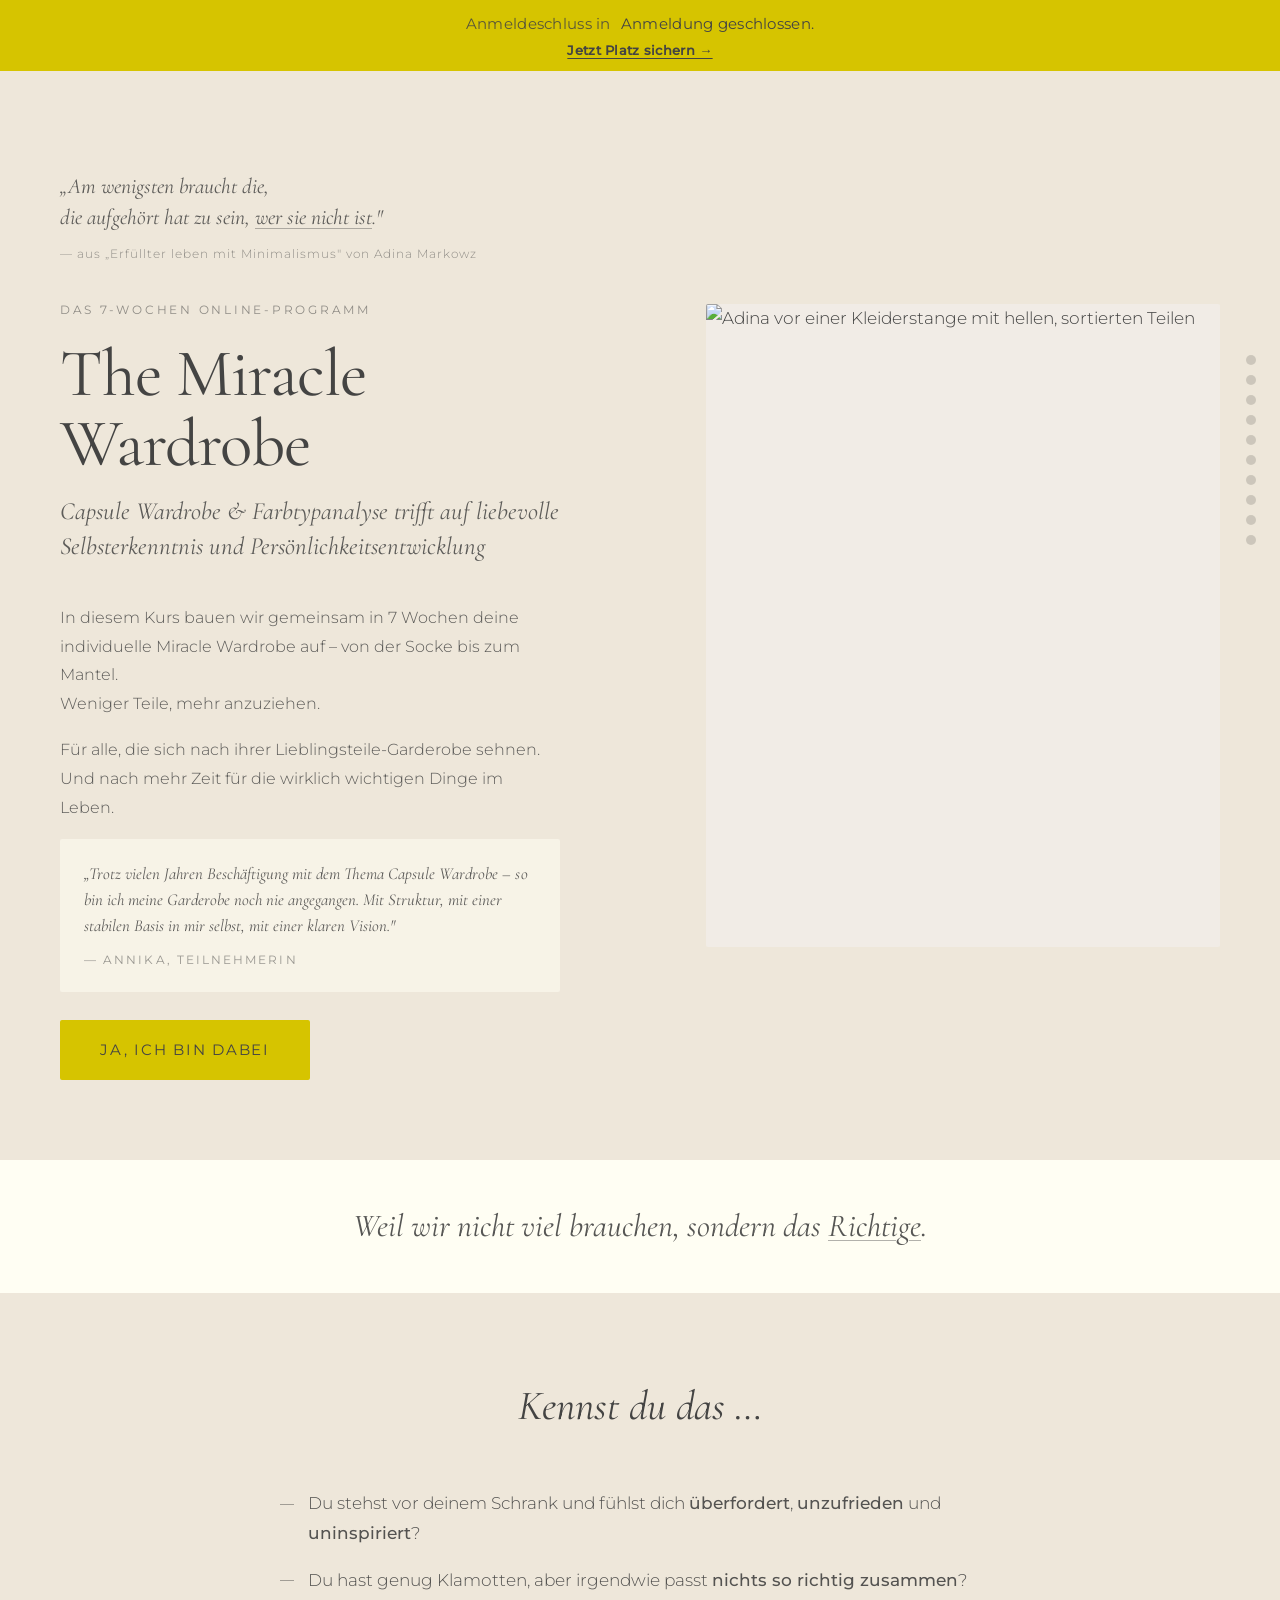
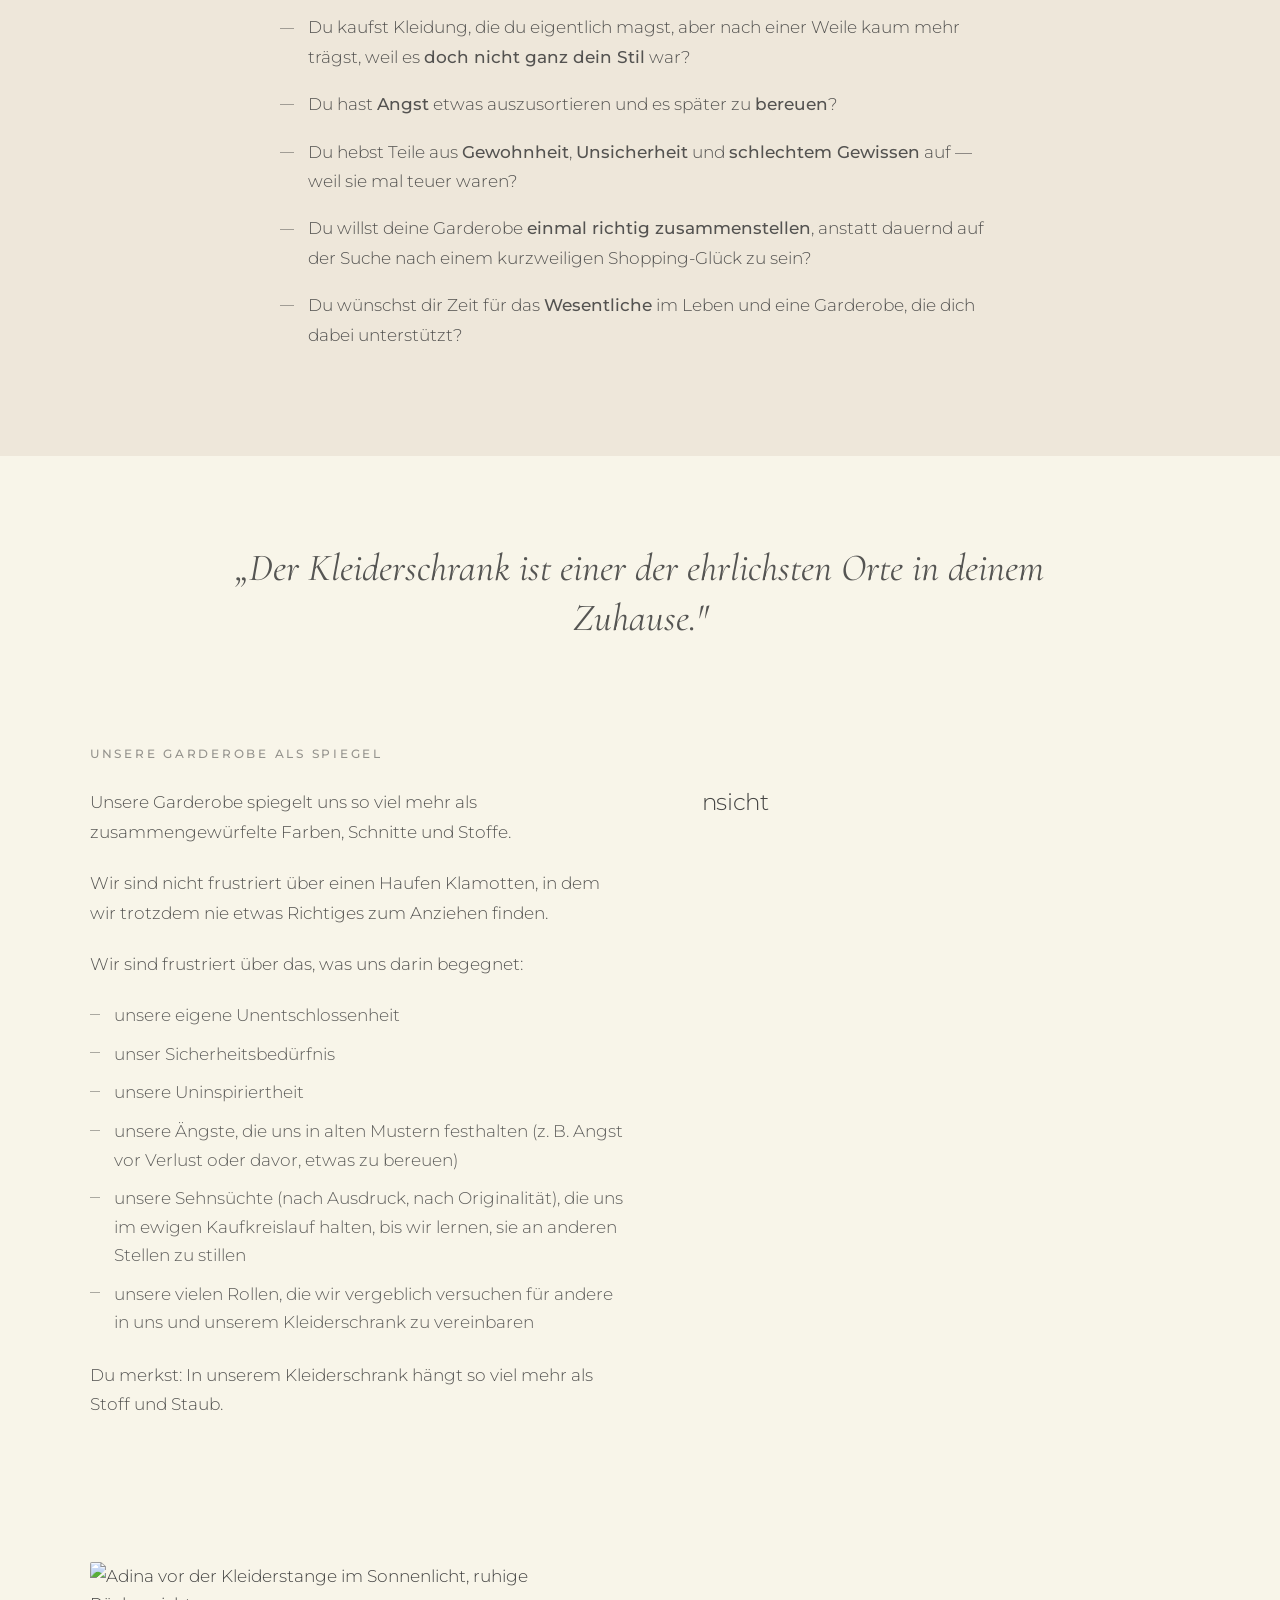
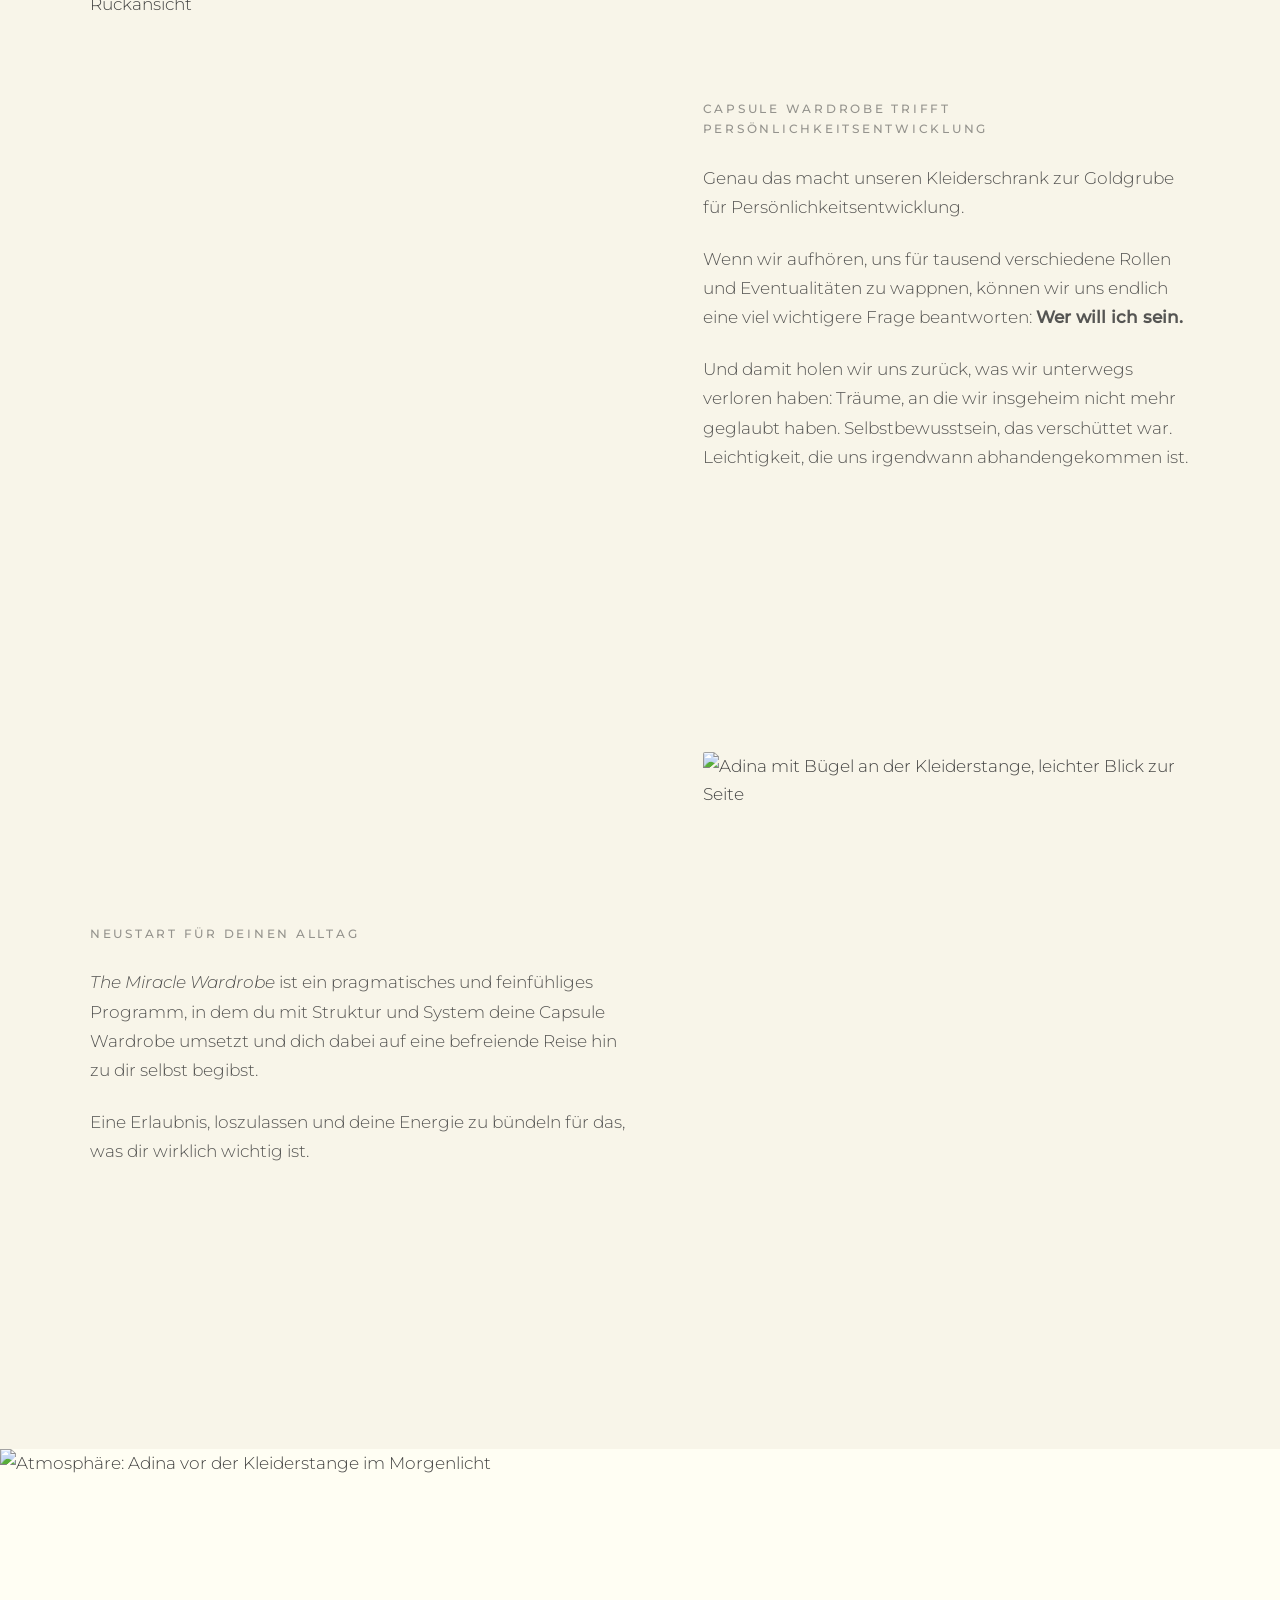
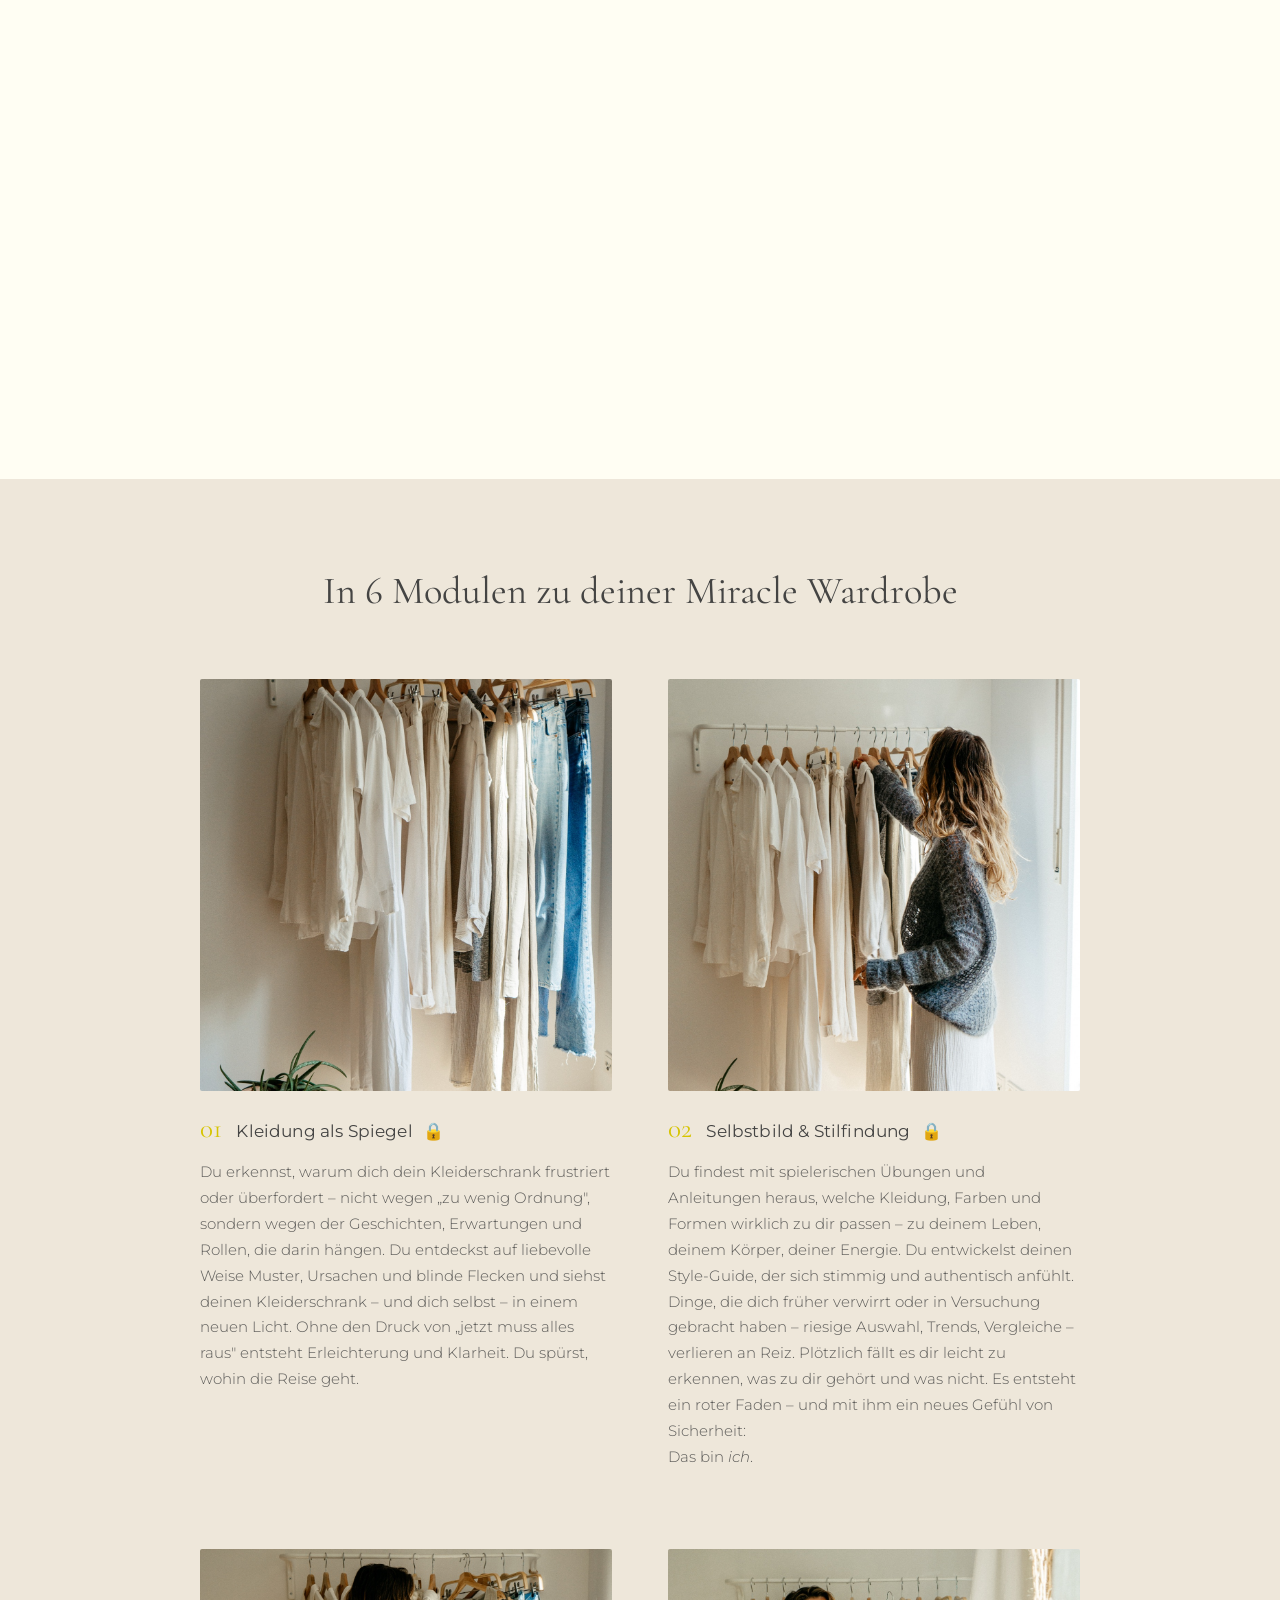
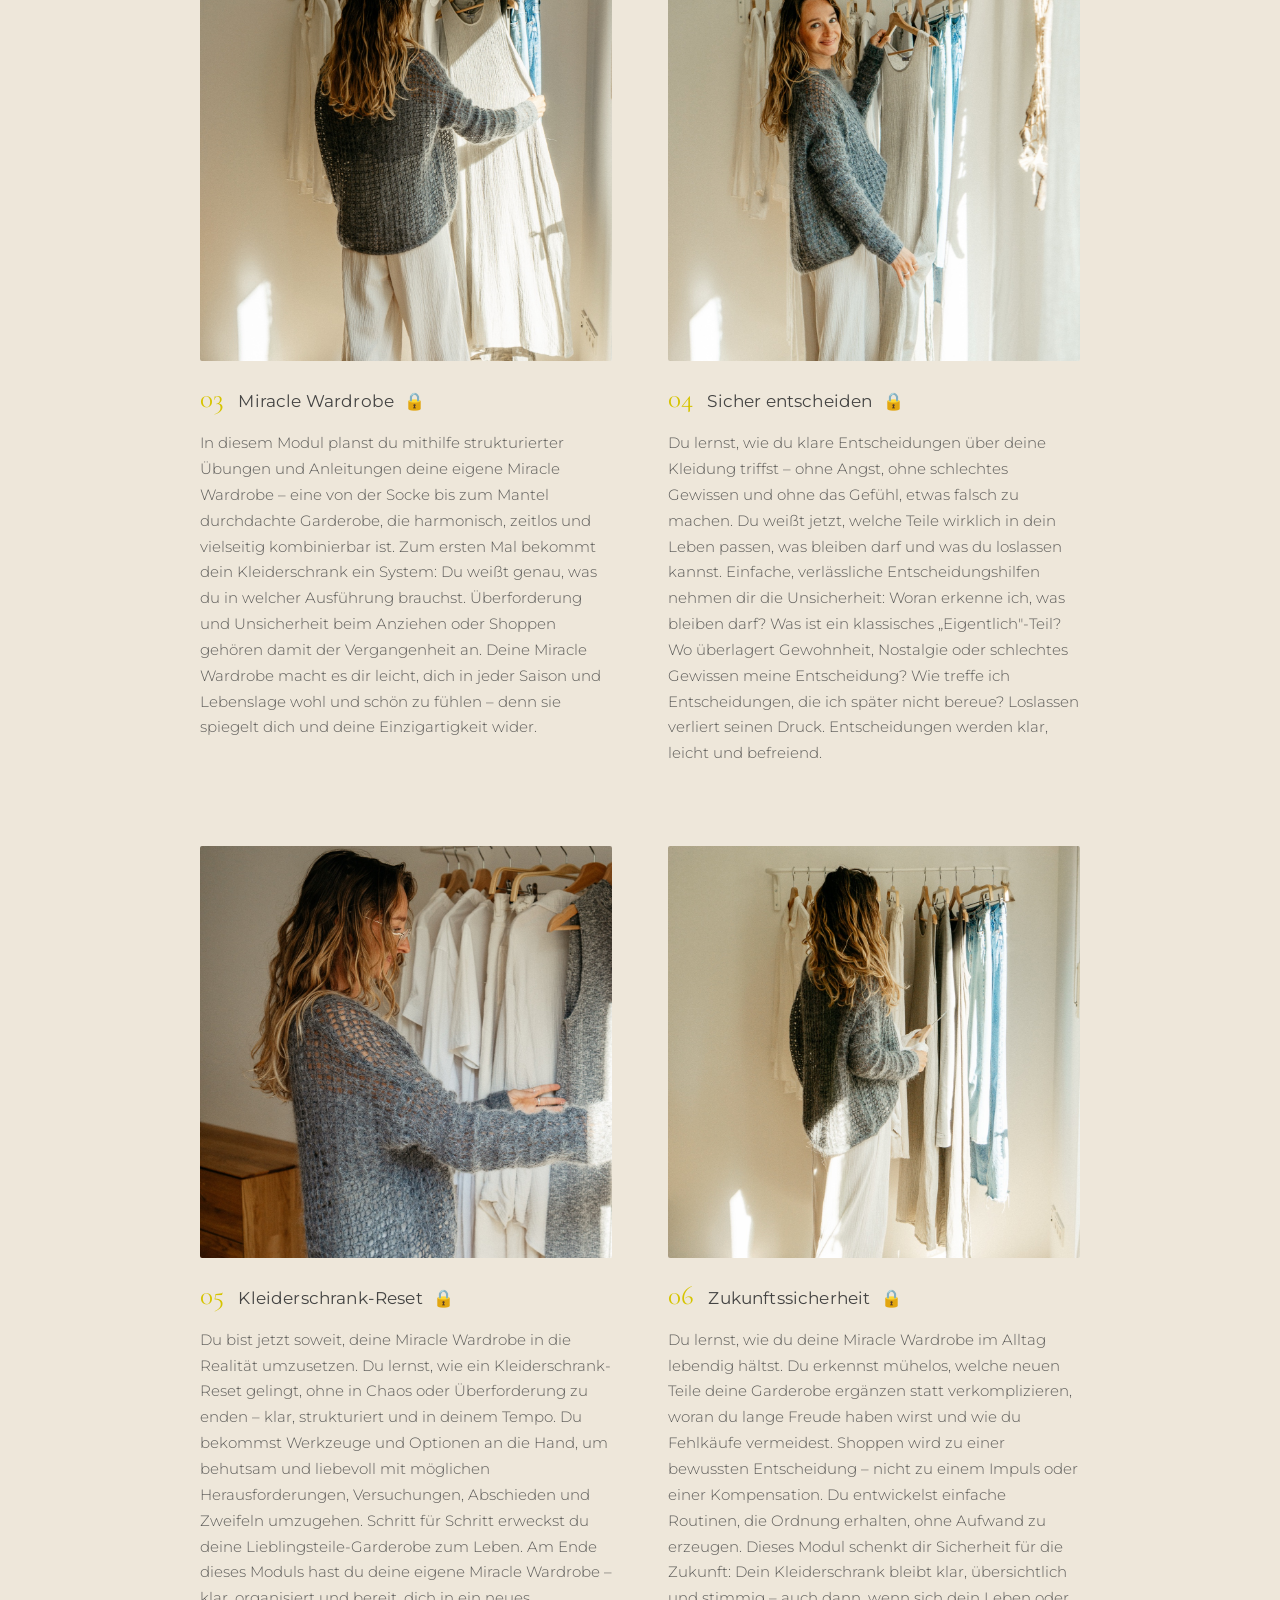
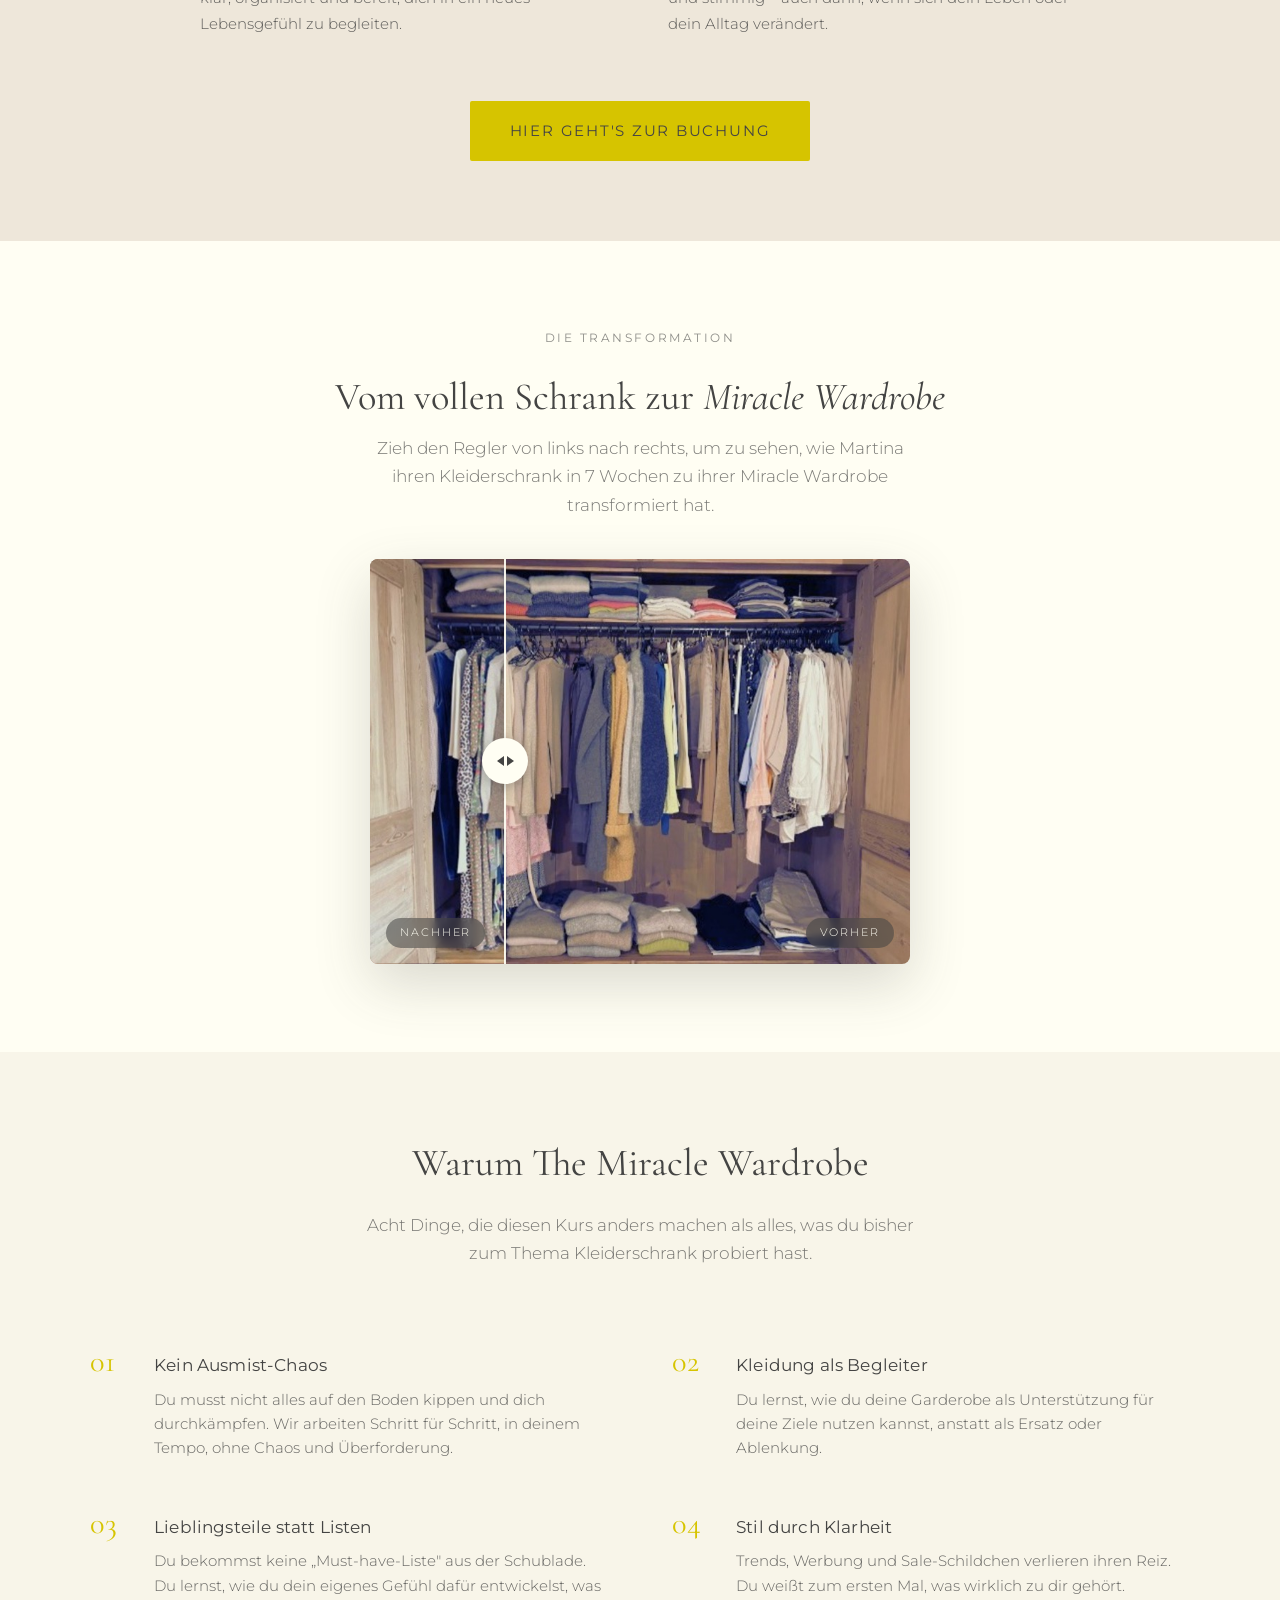
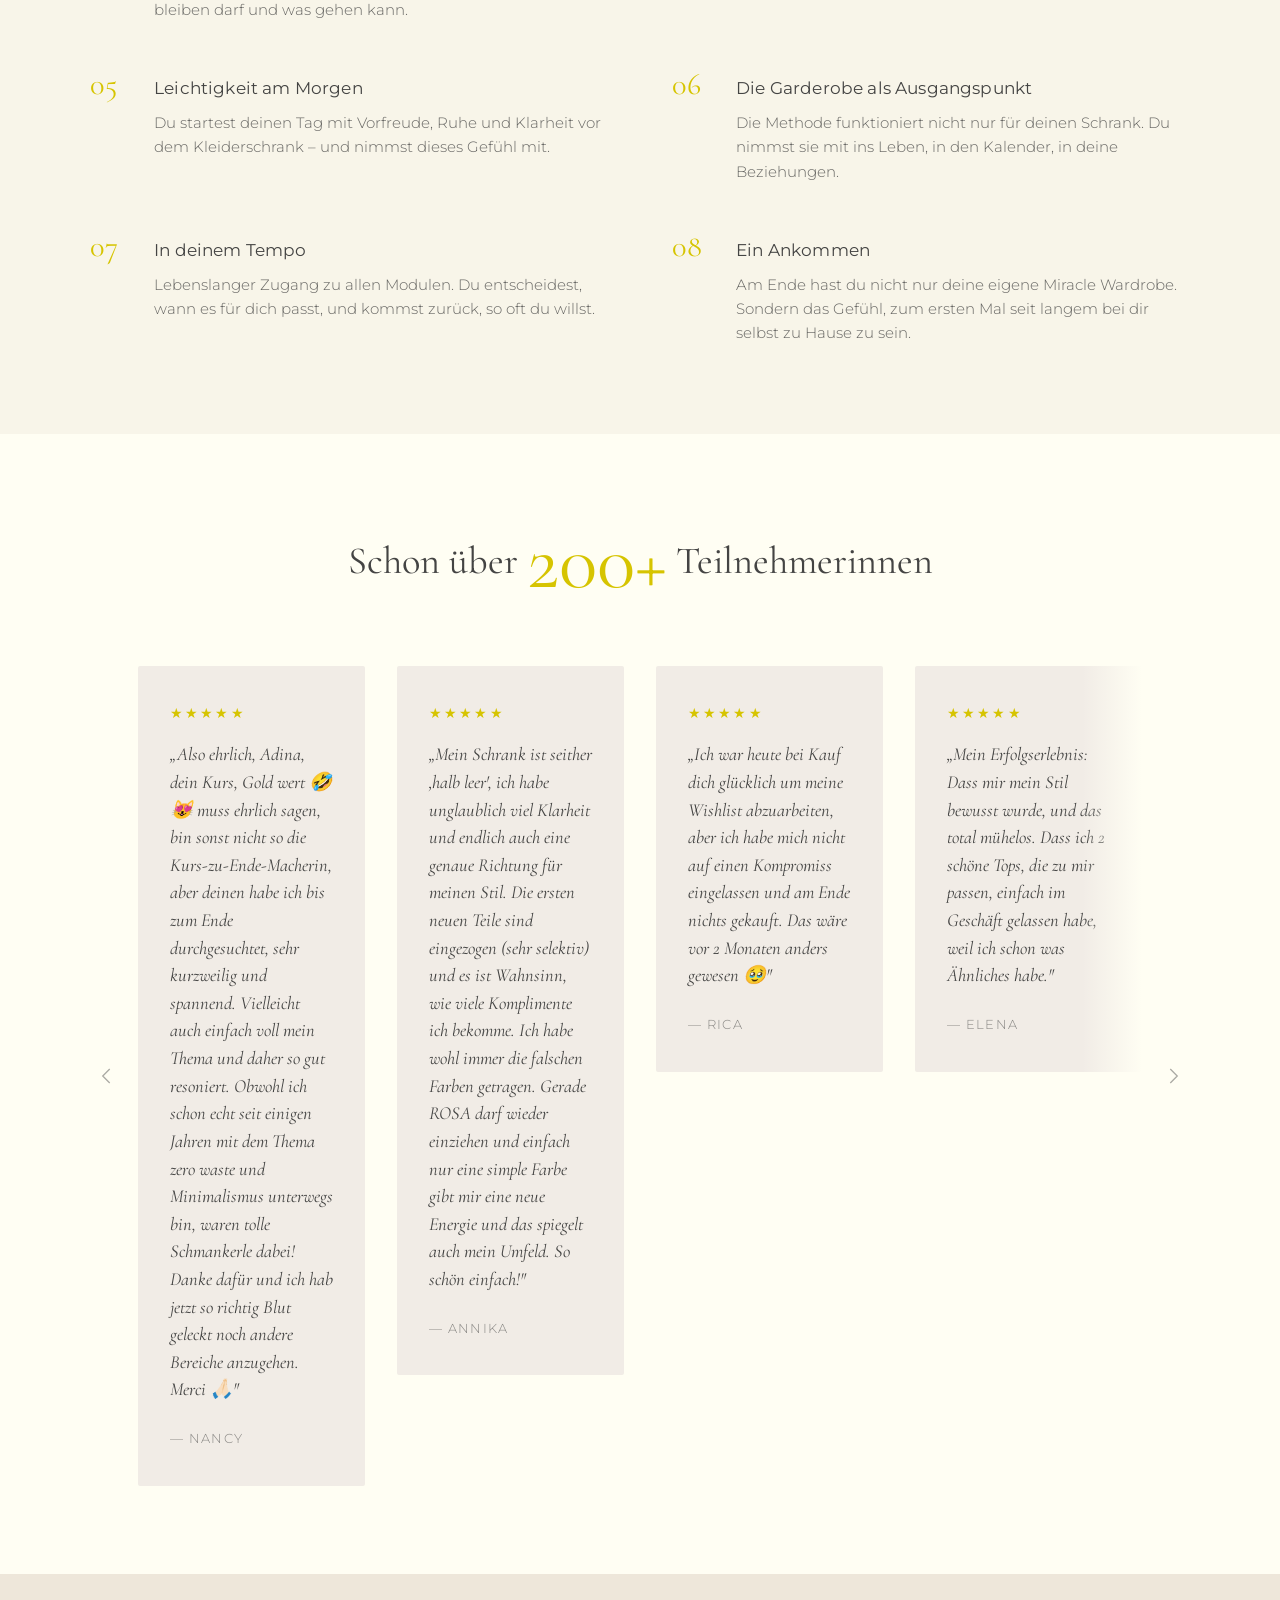
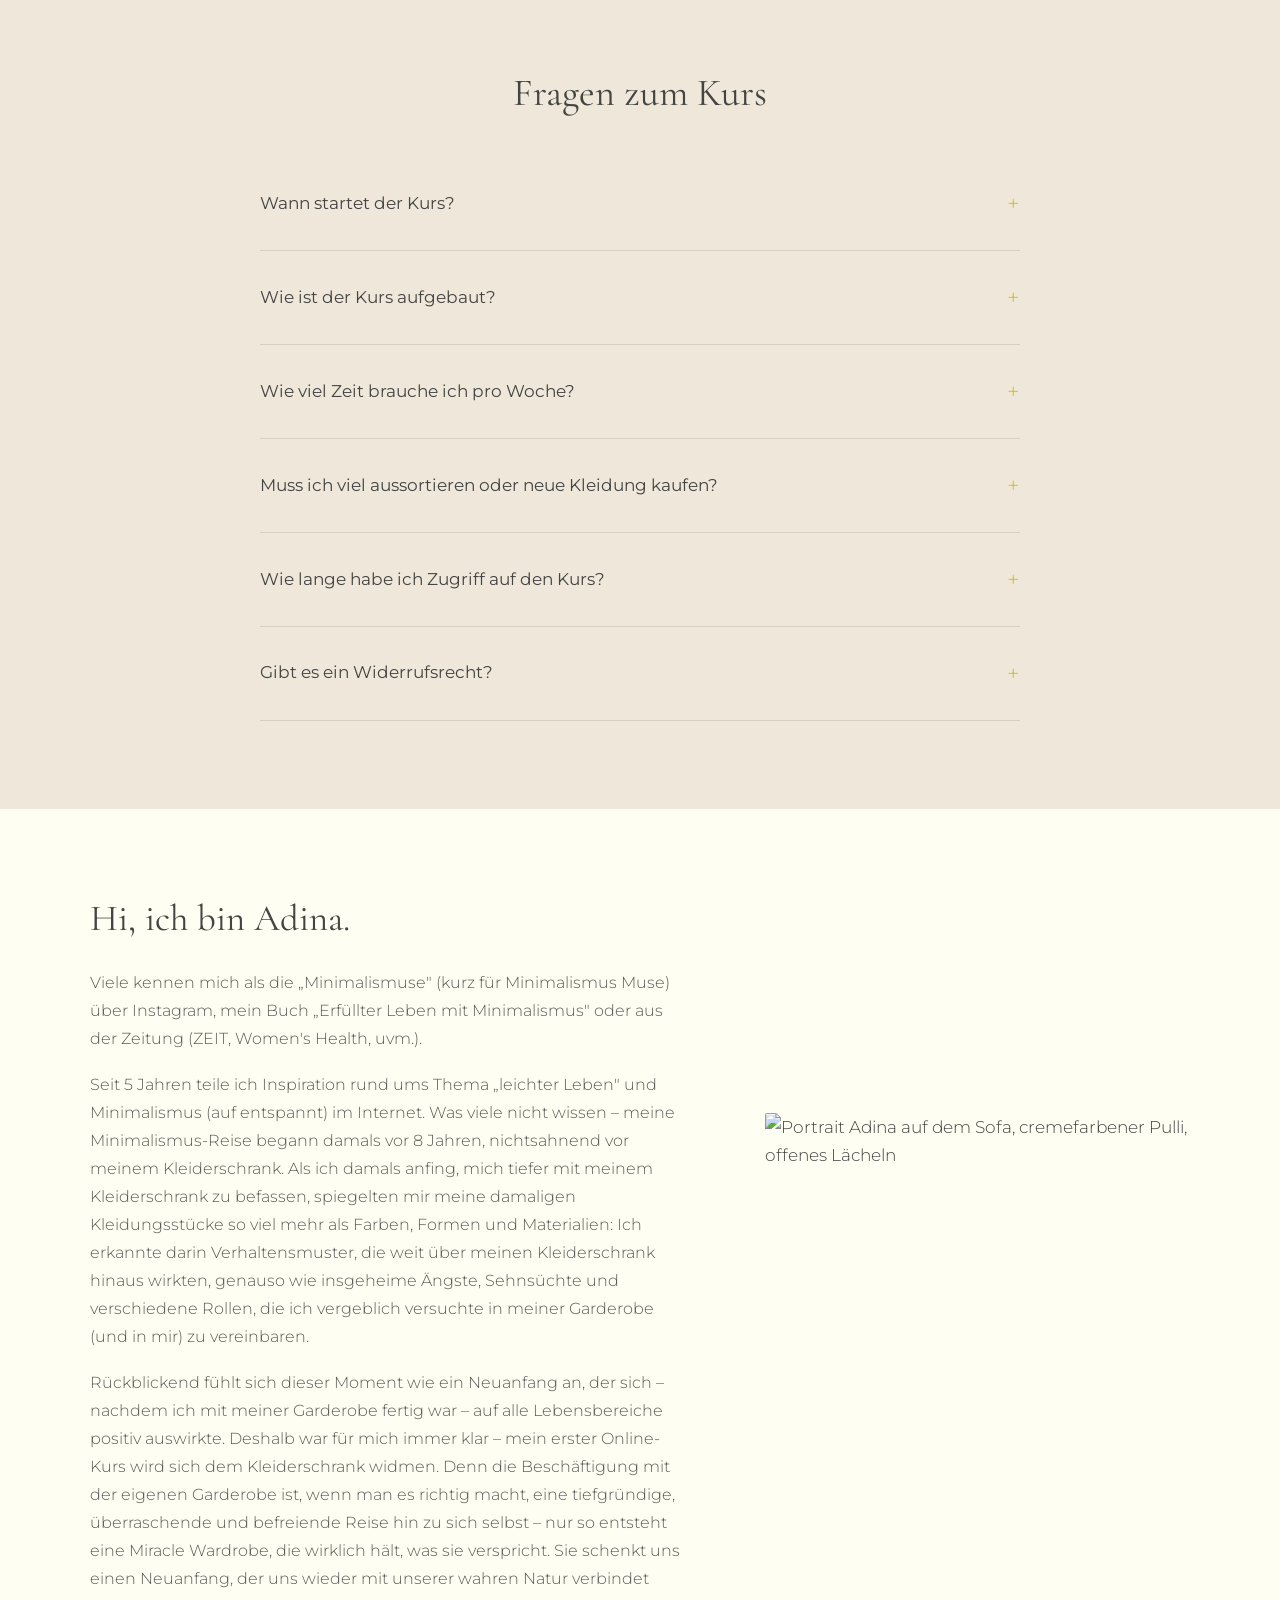
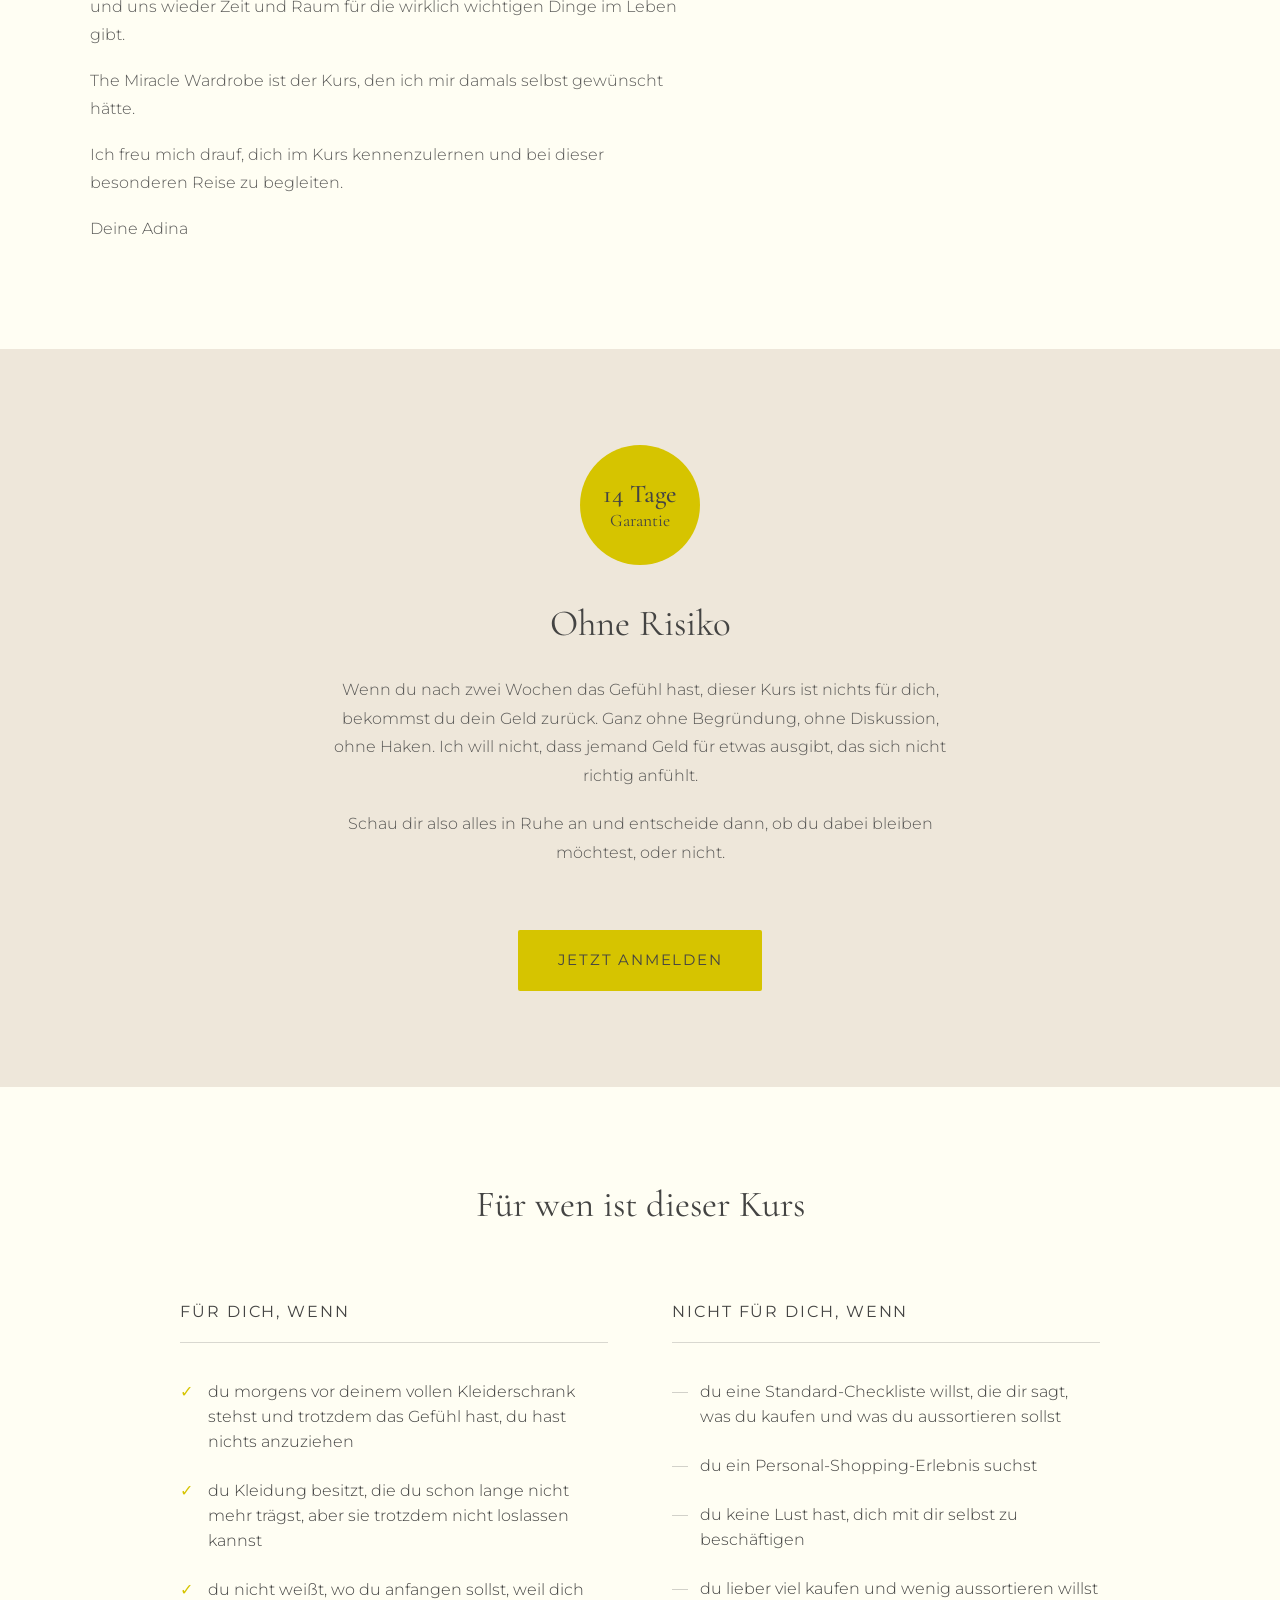
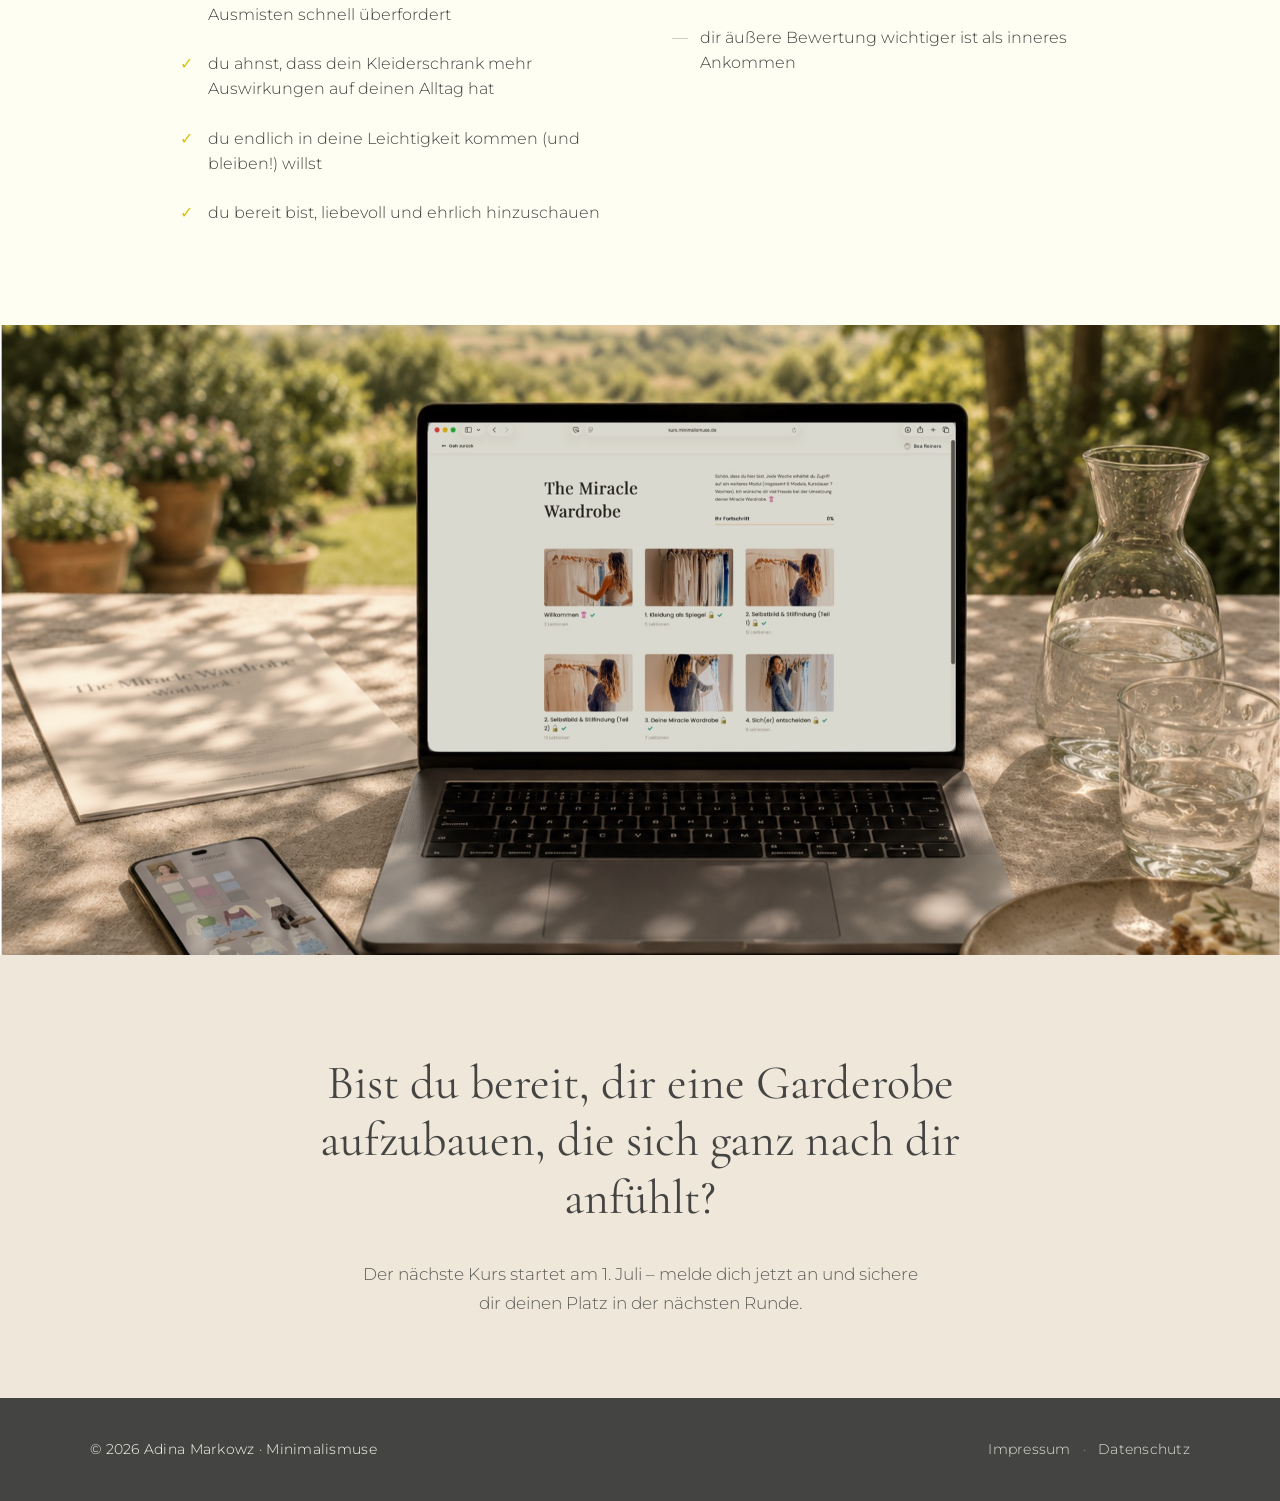
==== commit f3b14513: "Add before/after wardrobe slider; restore header countdown - Interactive vorher/nachher comparison s" ====
--- a/index.html
+++ b/index.html
@@ -915,7 +915,7 @@
     line-height: 1.2;
     max-width: 720px;
     margin: 0 auto 32px;
-    scroll-margin-top: 22vh;
+    scroll-margin-top: 12vh;
   }
   .checkout-embed {
     max-width: 1100px;
@@ -1194,6 +1194,139 @@
   .full-stop .waitlist-disclaimer a {
     color: var(--anthrazit);
     text-decoration: underline;
+  }
+
+  /* ── Vorher-Nachher Slider (Transformation) ── */
+  .transformation {
+    text-align: center;
+  }
+  .transformation h2 {
+    font-family: 'Cormorant Garamond', Georgia, serif;
+    font-weight: 400;
+    font-size: 2.4rem;
+    line-height: 1.1;
+    margin-bottom: 16px;
+  }
+  .transformation h2 em { font-style: italic; }
+  .transformation-intro {
+    opacity: 0.7;
+    max-width: 560px;
+    margin: 0 auto 40px;
+  }
+  .ba-slider {
+    --ba-pos: 25%;
+    position: relative;
+    width: 100%;
+    max-width: 540px;
+    margin: 0 auto;
+    aspect-ratio: 4 / 3;
+    overflow: hidden;
+    border-radius: 8px;
+    box-shadow: 0 20px 55px rgba(68, 68, 67, 0.20);
+    cursor: ew-resize;
+    user-select: none;
+    -webkit-user-select: none;
+    touch-action: pan-y;
+    outline: none;
+  }
+  .ba-slider:focus-visible {
+    box-shadow: 0 20px 55px rgba(68, 68, 67, 0.20), 0 0 0 3px var(--senfgelb);
+  }
+  .ba-layer {
+    position: absolute;
+    inset: 0;
+  }
+  .ba-slider img {
+    position: absolute;
+    inset: 0;
+    width: 100%;
+    height: 100%;
+    object-fit: cover;
+    display: block;
+    pointer-events: none;
+  }
+  /* Untere Ebene = Vorher (immer voll sichtbar, rechte Seite) */
+  /* Obere Ebene = Nachher, von links sichtbar und beim Ziehen nach rechts aufgedeckt */
+  .ba-after {
+    clip-path: inset(0 calc(100% - var(--ba-pos)) 0 0);
+  }
+  .ba-slider:not(.is-dragging) .ba-after {
+    transition: clip-path 0.18s ease;
+  }
+  .ba-divider {
+    position: absolute;
+    top: 0;
+    bottom: 0;
+    left: var(--ba-pos);
+    width: 2px;
+    margin-left: -1px;
+    background: rgba(255, 254, 243, 0.92);
+    box-shadow: 0 0 8px rgba(68, 68, 67, 0.35);
+    pointer-events: none;
+  }
+  .ba-slider:not(.is-dragging) .ba-divider,
+  .ba-slider:not(.is-dragging) .ba-knob {
+    transition: left 0.18s ease;
+  }
+  .ba-knob {
+    position: absolute;
+    top: 50%;
+    left: var(--ba-pos);
+    transform: translate(-50%, -50%);
+    width: 46px;
+    height: 46px;
+    border-radius: 50%;
+    background: var(--fast-weiss);
+    box-shadow: 0 3px 14px rgba(68, 68, 67, 0.40);
+    display: flex;
+    align-items: center;
+    justify-content: center;
+    gap: 3px;
+    color: var(--anthrazit);
+  }
+  .ba-knob::before,
+  .ba-knob::after {
+    content: '';
+    width: 0;
+    height: 0;
+    border-top: 5px solid transparent;
+    border-bottom: 5px solid transparent;
+  }
+  .ba-knob::before { border-right: 7px solid currentColor; }
+  .ba-knob::after { border-left: 7px solid currentColor; }
+  /* Sanfter Hinweis, dass der Regler interaktiv ist (stoppt bei erster Nutzung) */
+  .ba-slider:not(.has-interacted) .ba-knob {
+    animation: ba-pulse 2.4s ease-in-out infinite;
+  }
+  @keyframes ba-pulse {
+    0%, 100% { box-shadow: 0 3px 14px rgba(68, 68, 67, 0.40), 0 0 0 0 rgba(255, 254, 243, 0.55); }
+    50%      { box-shadow: 0 3px 14px rgba(68, 68, 67, 0.40), 0 0 0 12px rgba(255, 254, 243, 0); }
+  }
+  .ba-label {
+    position: absolute;
+    bottom: 16px;
+    font-size: 0.66rem;
+    letter-spacing: 0.18em;
+    text-transform: uppercase;
+    padding: 6px 14px;
+    border-radius: 999px;
+    background: rgba(68, 68, 67, 0.55);
+    color: var(--fast-weiss);
+    -webkit-backdrop-filter: blur(4px);
+    backdrop-filter: blur(4px);
+    pointer-events: none;
+  }
+  .ba-label-left  { left: 16px; }
+  .ba-label-right { right: 16px; }
+  @media (max-width: 600px) {
+    .transformation h2 { font-size: 2rem; }
+    .ba-knob { width: 42px; height: 42px; }
+    .ba-label { font-size: 0.6rem; padding: 5px 11px; }
+  }
+  @media (prefers-reduced-motion: reduce) {
+    .ba-slider .ba-after,
+    .ba-slider .ba-divider { transition: none; }
+    .ba-slider:not(.has-interacted) .ba-knob { animation: none; }
   }
 
   /* ── WAITLIST-MODE — versteckte Elemente (Klasse entfernen beim Reaktivieren) ── */
@@ -1226,19 +1359,14 @@
 
 <!-- ════════════════════════════════════════════════════════════════════════════
      Sticky Top-Bar (Kauf-Modus). Verlinkt auf den Anker #anmelden.
-     Countdown vorübergehend entfernt (siehe auskommentierter Block unten).
+     Countdown zählt bis Anmeldeschluss 01.07.2026 00:00 (Script am Seitenende).
      ════════════════════════════════════════════════════════════════════════════ -->
 <a href="#anmelden" class="waitlist-bar">
-  <span class="waitlist-bar-line1">Anmeldung geöffnet</span>
-  <!-- COUNTDOWN VORÜBERGEHEND ENTFERNT — zum Wieder-Einfügen diesen Block
-       einkommentieren (das zugehörige Countdown-Script am Seitenende läuft
-       automatisch, sobald das Element #waitlist-countdown wieder existiert):
   <span class="waitlist-bar-deadline">
     <span class="waitlist-bar-deadline-label">Anmeldeschluss in</span>
     <span class="countdown" id="waitlist-countdown"></span>
   </span>
-  -->
-  <span class="waitlist-bar-cta">Jetzt einen von 50 Plätzen sichern &rarr;</span>
+  <span class="waitlist-bar-cta">Jetzt Platz sichern &rarr;</span>
 </a>
 
 <!-- Side Navigation -->
@@ -1443,6 +1571,35 @@
 
 
 <!-- ═══════════════════════════════════════════════
+     SEKTION — VORHER / NACHHER SLIDER
+     ═══════════════════════════════════════════════ -->
+<section class="transformation bg-white">
+  <div class="container-narrow">
+    <span class="eyebrow">Die Transformation</span>
+    <h2>Vom vollen Schrank zur <em>Miracle Wardrobe</em></h2>
+    <p class="transformation-intro">Zieh den Regler von links nach rechts, um zu sehen, wie Martina ihren Kleiderschrank in 7 Wochen zu ihrer Miracle Wardrobe transformiert hat.</p>
+
+    <div class="ba-slider" id="ba-slider" role="slider" tabindex="0"
+         aria-label="Vergleich: Kleiderschrank vorher und nachher. Pfeiltasten links und rechts zum Ändern."
+         aria-valuemin="0" aria-valuemax="100" aria-valuenow="25">
+      <!-- Untere Ebene: Vorher (immer sichtbar, Label rechts liegt im Bild) -->
+      <div class="ba-layer ba-before">
+        <img src="images/vorher.jpg" alt="Kleiderschrank vorher: überfüllt und unübersichtlich">
+        <span class="ba-label ba-label-right">Vorher</span>
+      </div>
+      <!-- Obere Ebene: Nachher (von links aufgedeckt, Label links wird mit aufgedeckt) -->
+      <div class="ba-layer ba-after">
+        <img src="images/nachher.jpg" alt="Kleiderschrank nachher: klar, geordnet und stimmig">
+        <span class="ba-label ba-label-left">Nachher</span>
+      </div>
+      <div class="ba-divider"></div>
+      <div class="ba-knob" aria-hidden="true"></div>
+    </div>
+  </div>
+</section>
+
+
+<!-- ═══════════════════════════════════════════════
      SEKTION 07 — EIGHT REASONS WHY
      ═══════════════════════════════════════════════ -->
 <section class="reasons bg-warm" id="s07">
@@ -1551,6 +1708,11 @@
         <div class="stars">★★★★★</div>
         <p class="testimonial-quote">„Beim Blick in den Schrank ist es genau so, wie ich es mir gewünscht habe: klar, freudig, einfach. Ein sehr warmes Gefühl von ‚das bin ich und ich finde mich toll und bin richtig gerne ich'. Danke für die Stärke, die Leichtigkeit, die Freude, die Klarheit, die Wärme und die viele Selbstliebe, die nach dem Kurs jetzt irgendwie in meinem Schrank lebt und mich begleitet."</p>
         <p class="testimonial-author">— Gina</p>
+      </div>
+      <div class="testimonial">
+        <div class="stars">★★★★★</div>
+        <p class="testimonial-quote">„Mein Kleiderschrank sieht aus wie das Leben, das ich führen möchte – luftig, leicht, klar."</p>
+        <p class="testimonial-author">— Martina</p>
       </div>
     </div>
     </div>
@@ -1968,5 +2130,78 @@
   })();
 </script>
 
+<!-- Vorher-Nachher Slider -->
+<script>
+  (function () {
+    var slider = document.getElementById('ba-slider');
+    if (!slider) return;
+
+    var pos = 25;
+
+    function setPos(p) {
+      pos = Math.max(0, Math.min(100, p));
+      slider.style.setProperty('--ba-pos', pos + '%');
+      slider.setAttribute('aria-valuenow', Math.round(pos));
+    }
+
+    function posFromClientX(clientX) {
+      var rect = slider.getBoundingClientRect();
+      return ((clientX - rect.left) / rect.width) * 100;
+    }
+
+    var dragging = false;
+
+    function markInteracted() {
+      slider.classList.add('has-interacted');
+    }
+
+    function start(clientX) {
+      dragging = true;
+      slider.classList.add('is-dragging');
+      markInteracted();
+      setPos(posFromClientX(clientX));
+    }
+    function move(clientX) {
+      if (!dragging) return;
+      setPos(posFromClientX(clientX));
+    }
+    function end() {
+      dragging = false;
+      slider.classList.remove('is-dragging');
+    }
+
+    // Maus
+    slider.addEventListener('mousedown', function (e) {
+      e.preventDefault();
+      start(e.clientX);
+    });
+    window.addEventListener('mousemove', function (e) { move(e.clientX); });
+    window.addEventListener('mouseup', end);
+
+    // Touch
+    slider.addEventListener('touchstart', function (e) {
+      start(e.touches[0].clientX);
+    }, { passive: true });
+    slider.addEventListener('touchmove', function (e) {
+      if (!dragging) return;
+      e.preventDefault();
+      move(e.touches[0].clientX);
+    }, { passive: false });
+    window.addEventListener('touchend', end);
+    window.addEventListener('touchcancel', end);
+
+    // Tastatur (Barrierefreiheit)
+    slider.addEventListener('keydown', function (e) {
+      var step = e.shiftKey ? 10 : 4;
+      if (e.key === 'ArrowLeft' || e.key === 'ArrowDown') { markInteracted(); setPos(pos - step); e.preventDefault(); }
+      else if (e.key === 'ArrowRight' || e.key === 'ArrowUp') { markInteracted(); setPos(pos + step); e.preventDefault(); }
+      else if (e.key === 'Home') { markInteracted(); setPos(0); e.preventDefault(); }
+      else if (e.key === 'End') { markInteracted(); setPos(100); e.preventDefault(); }
+    });
+
+    setPos(25);
+  })();
+</script>
+
 </body>
 </html>
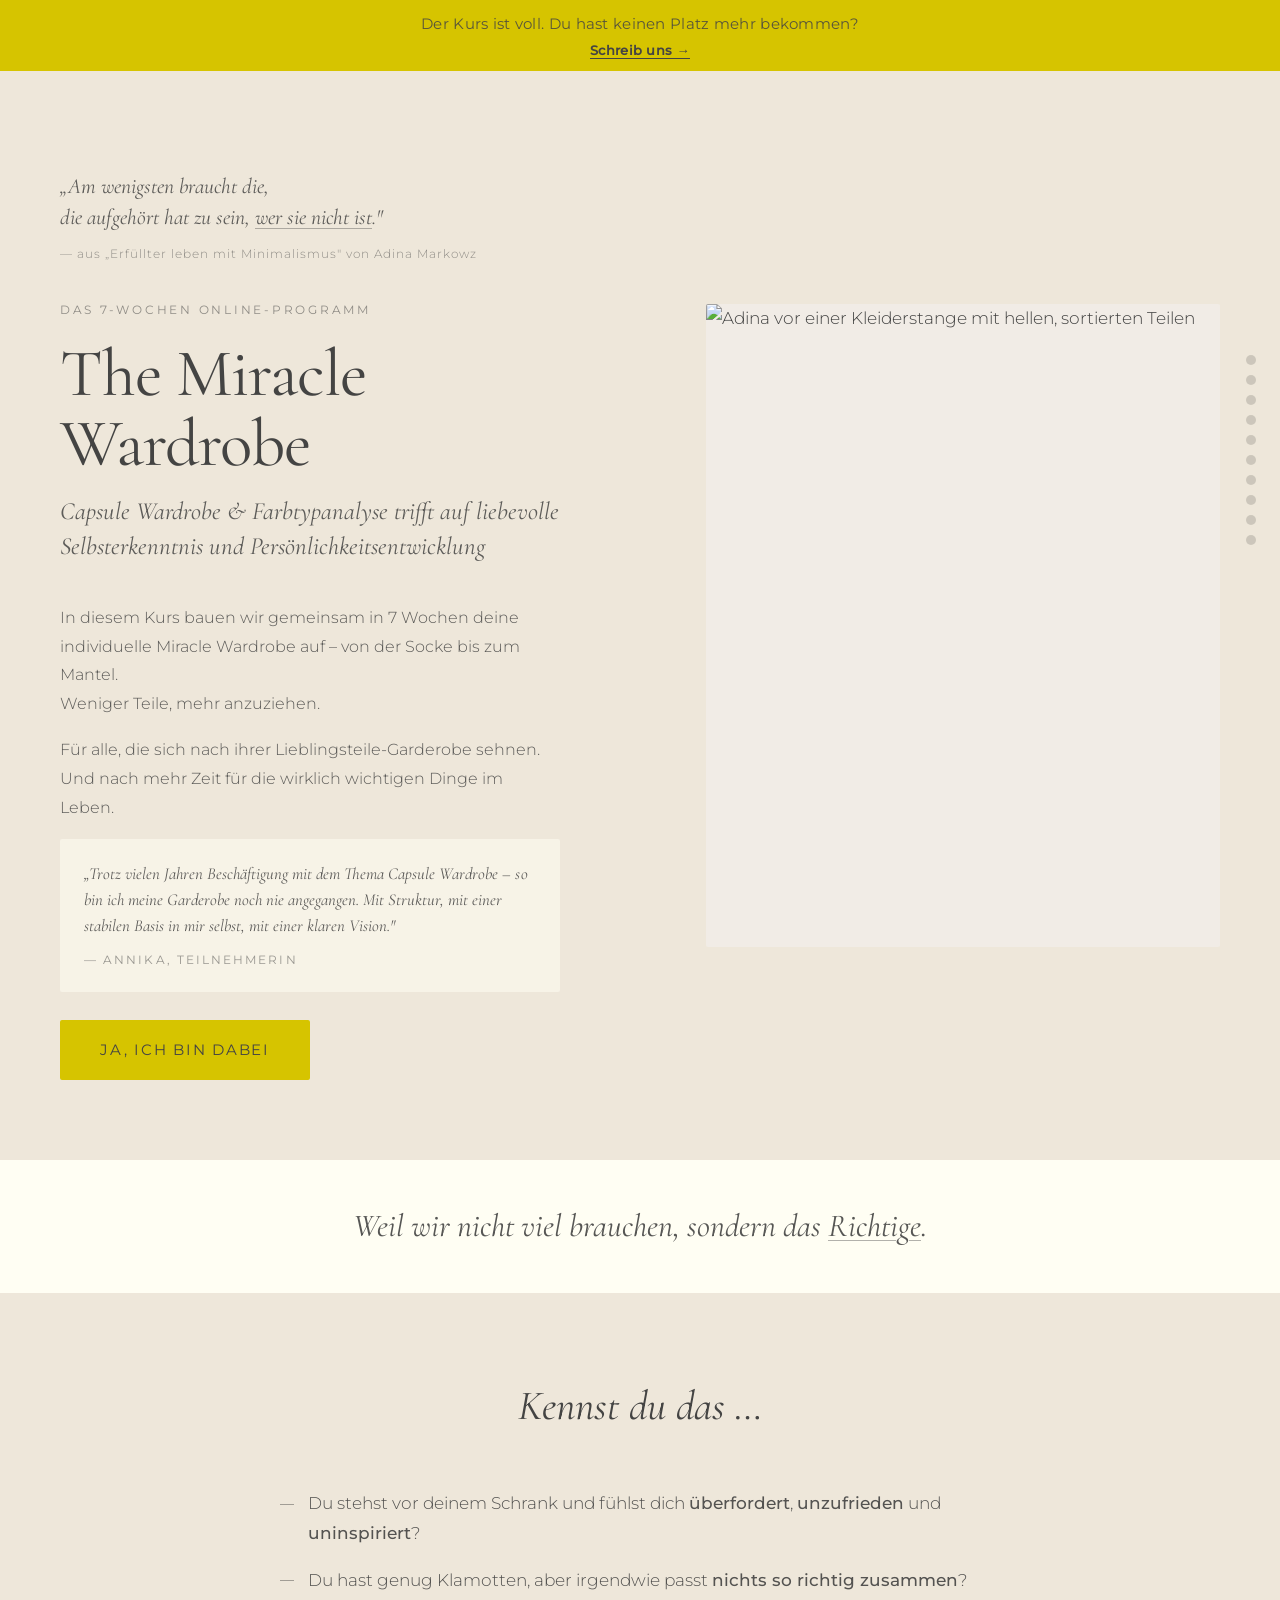
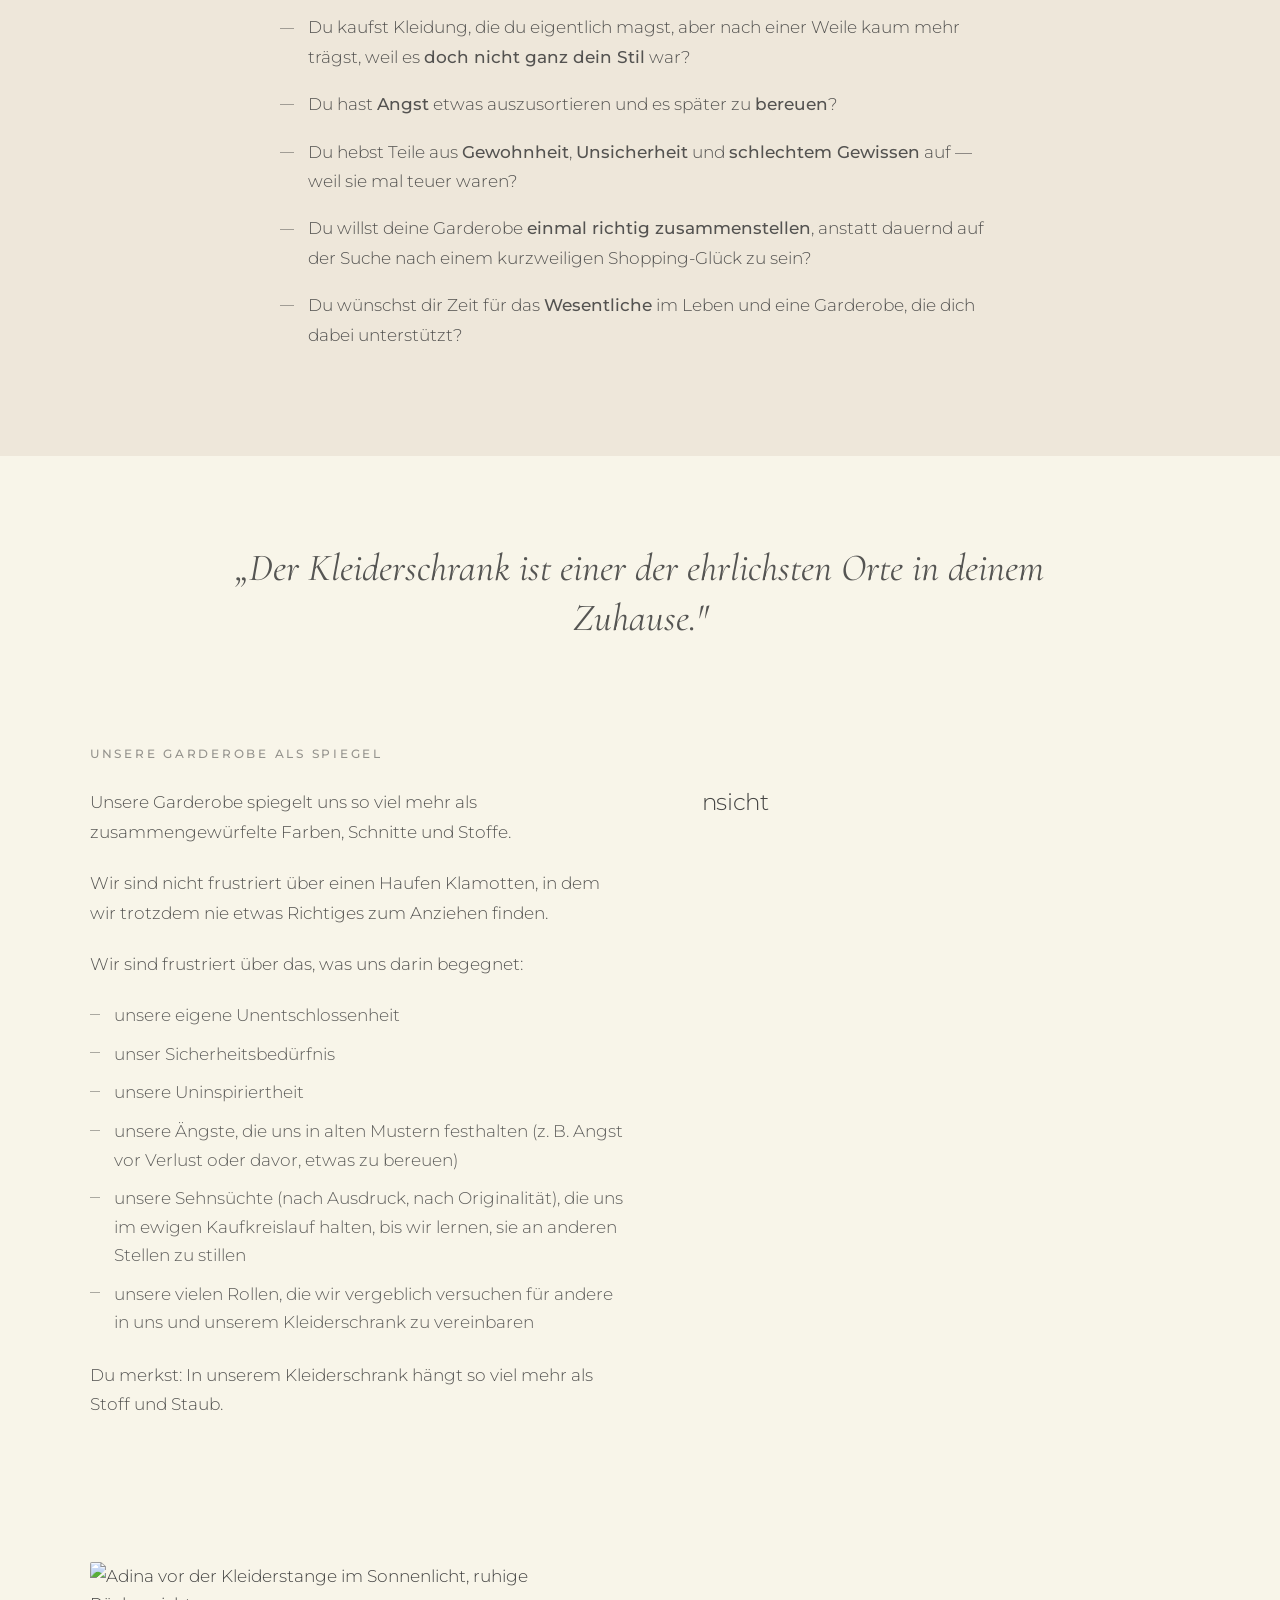
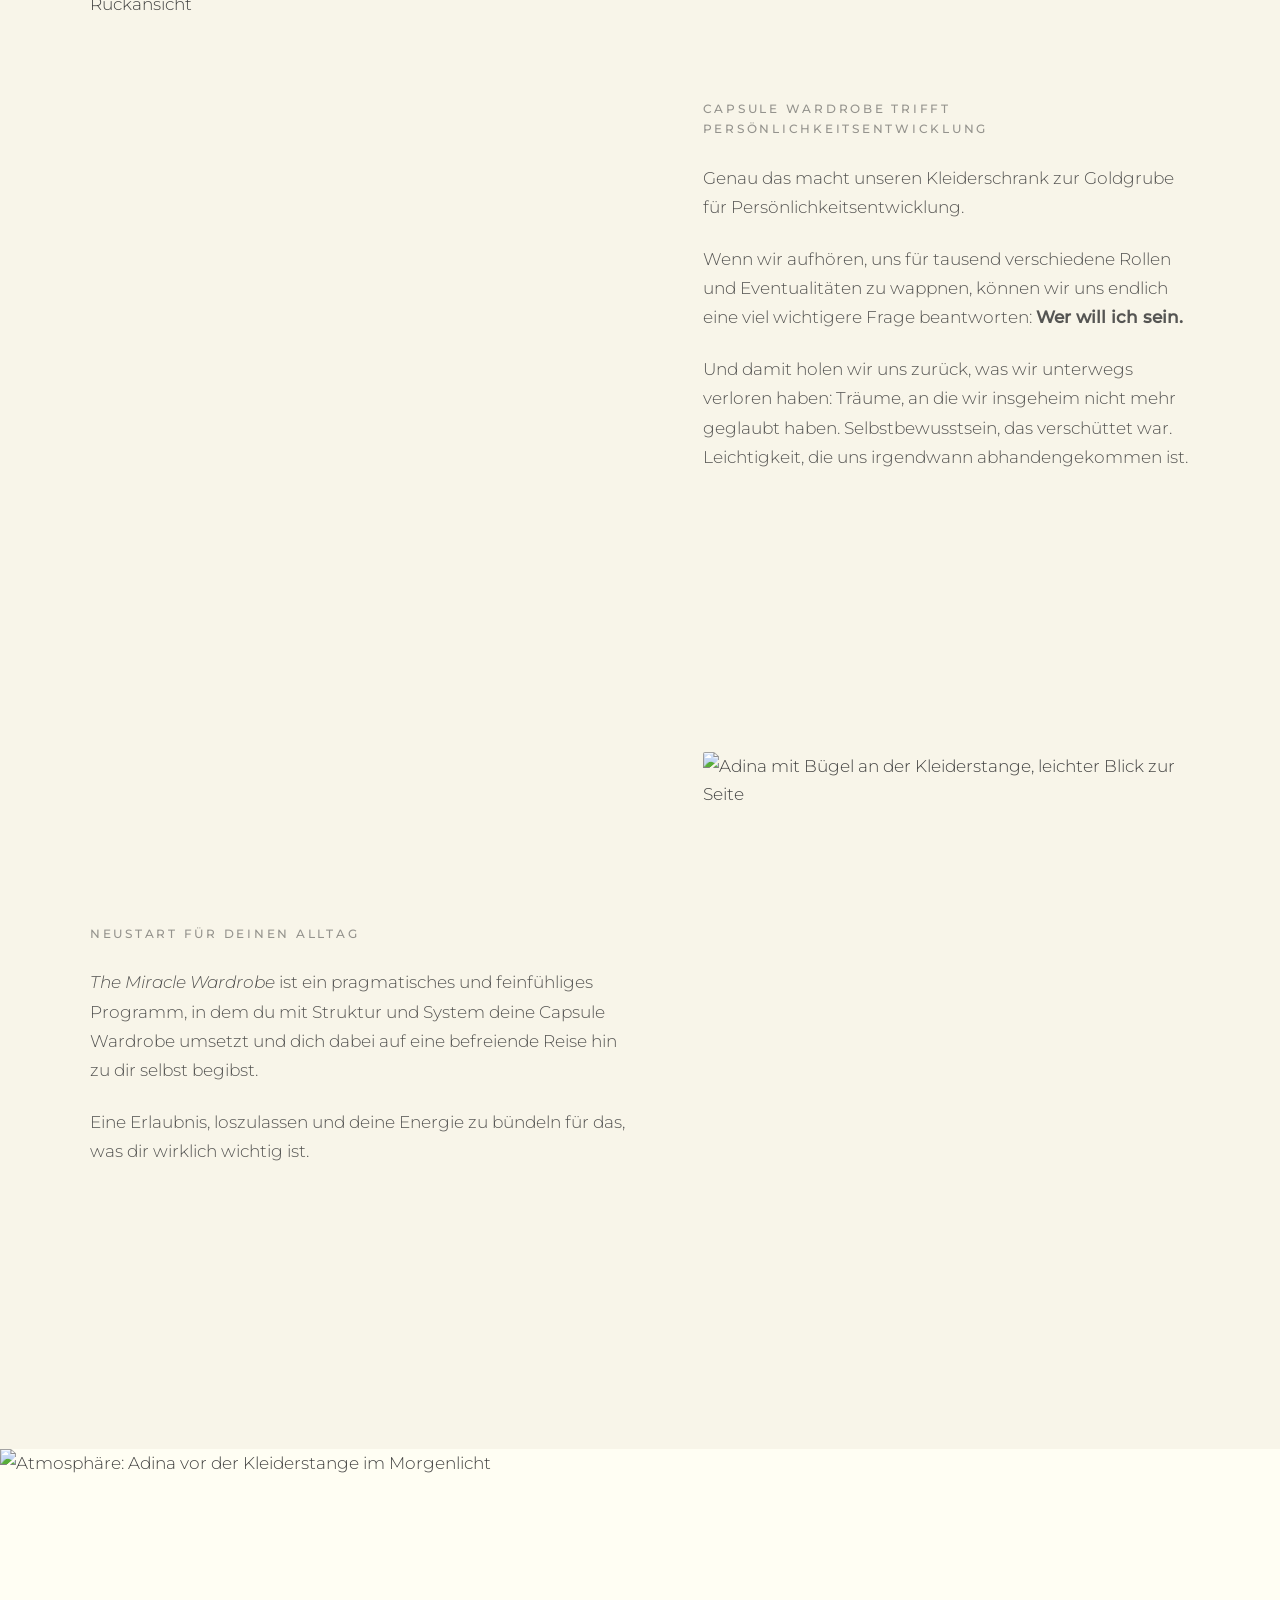
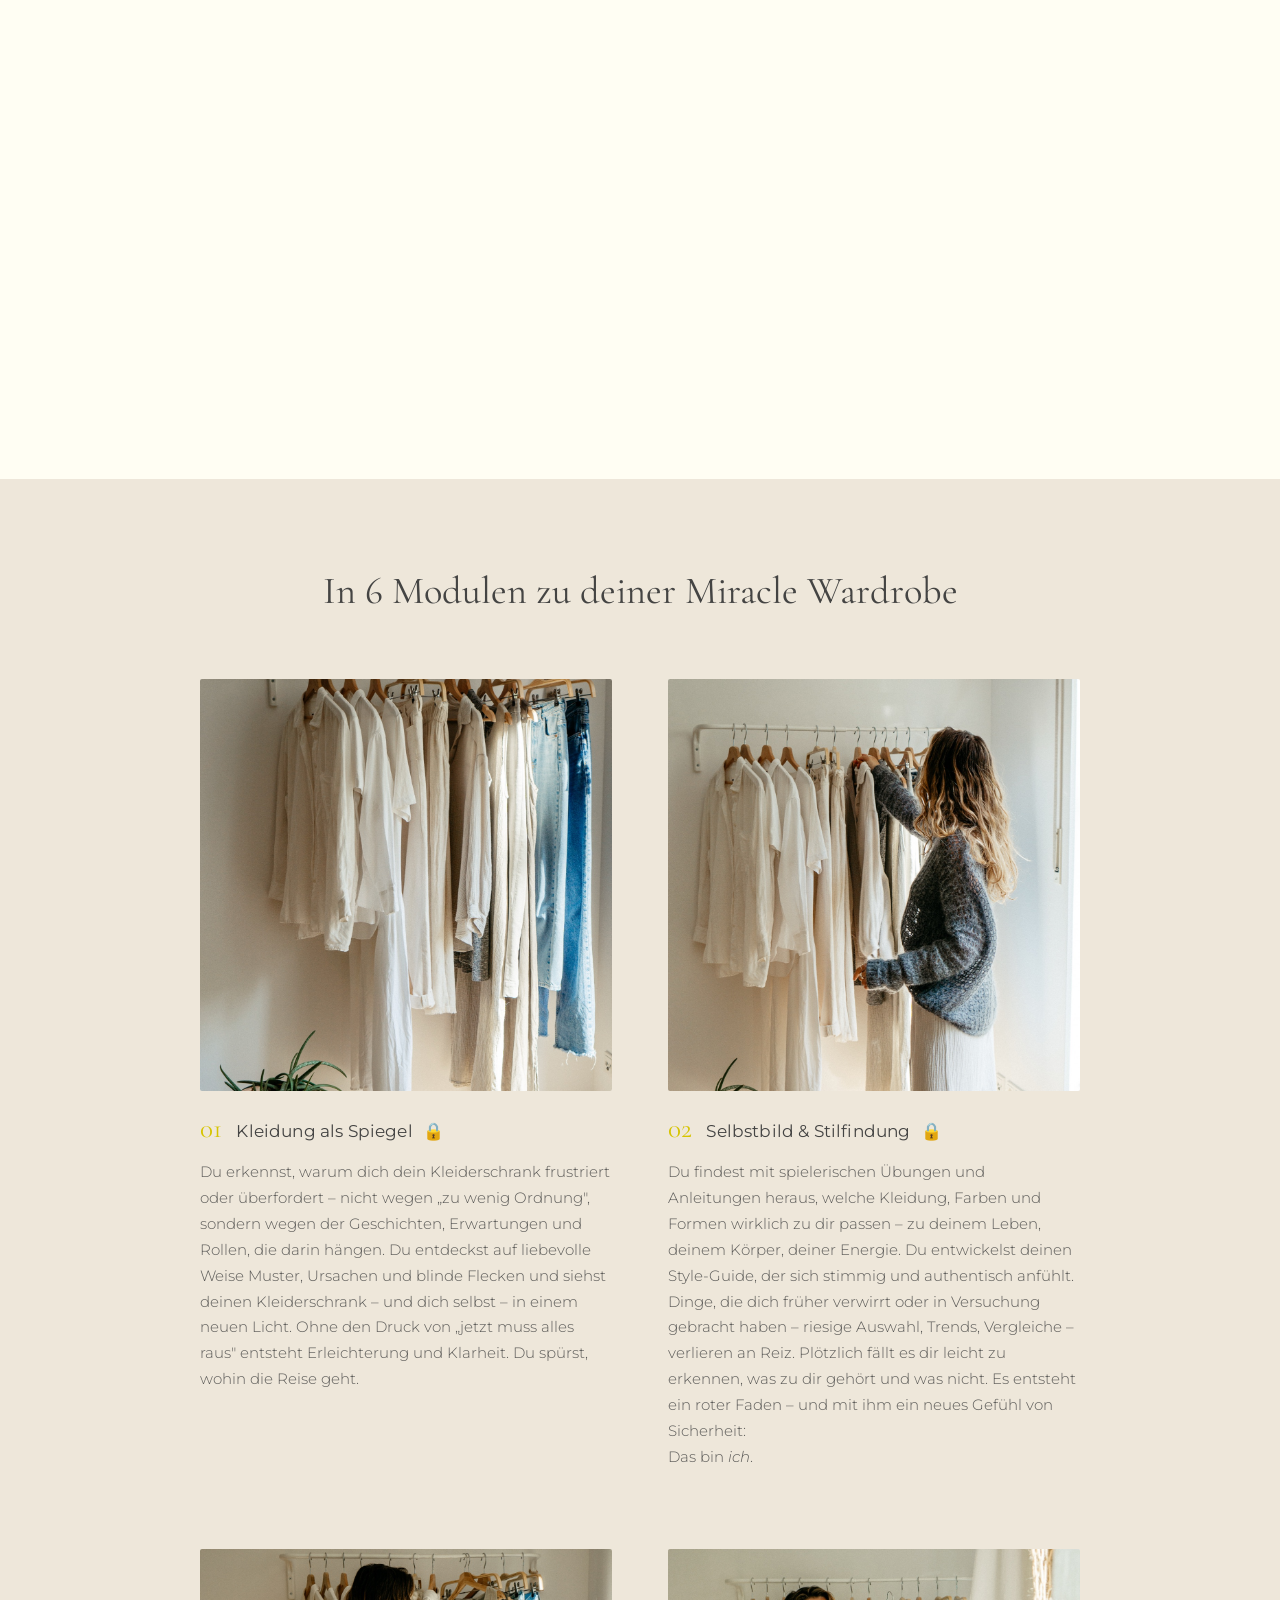
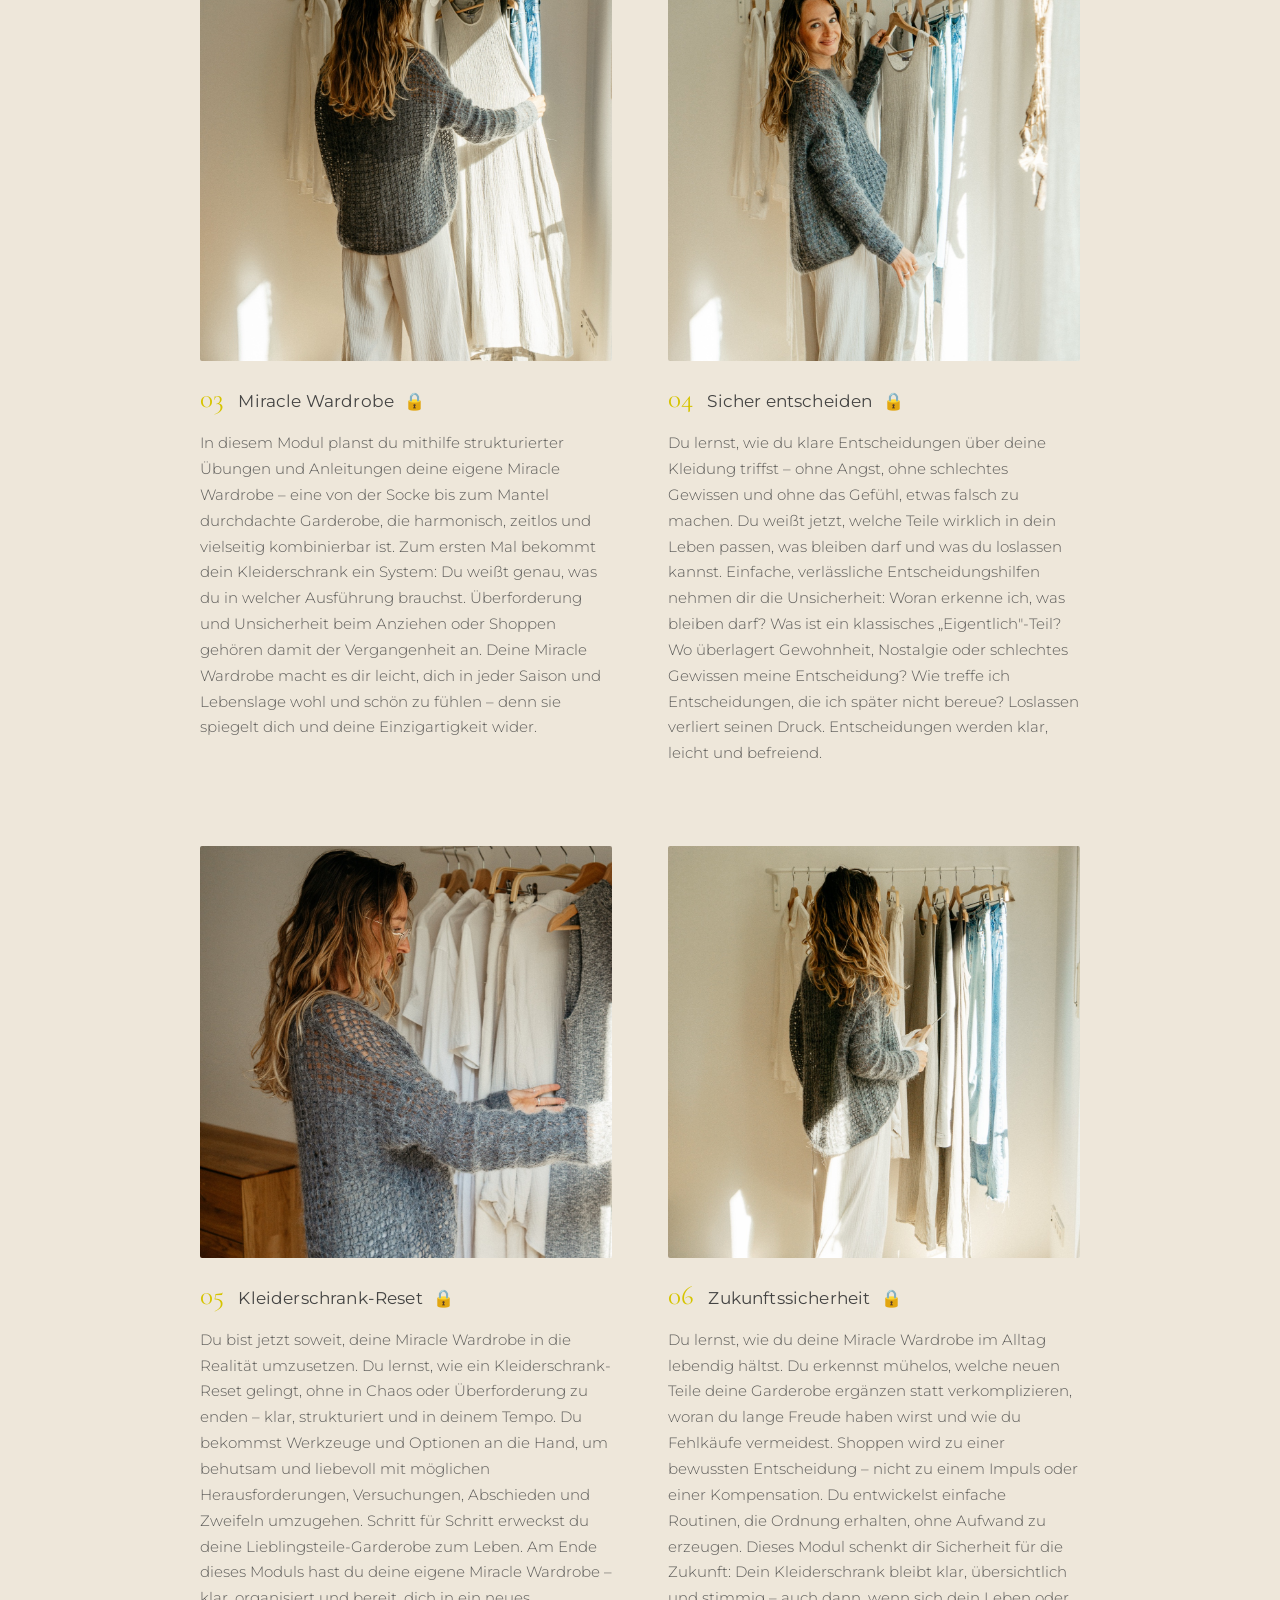
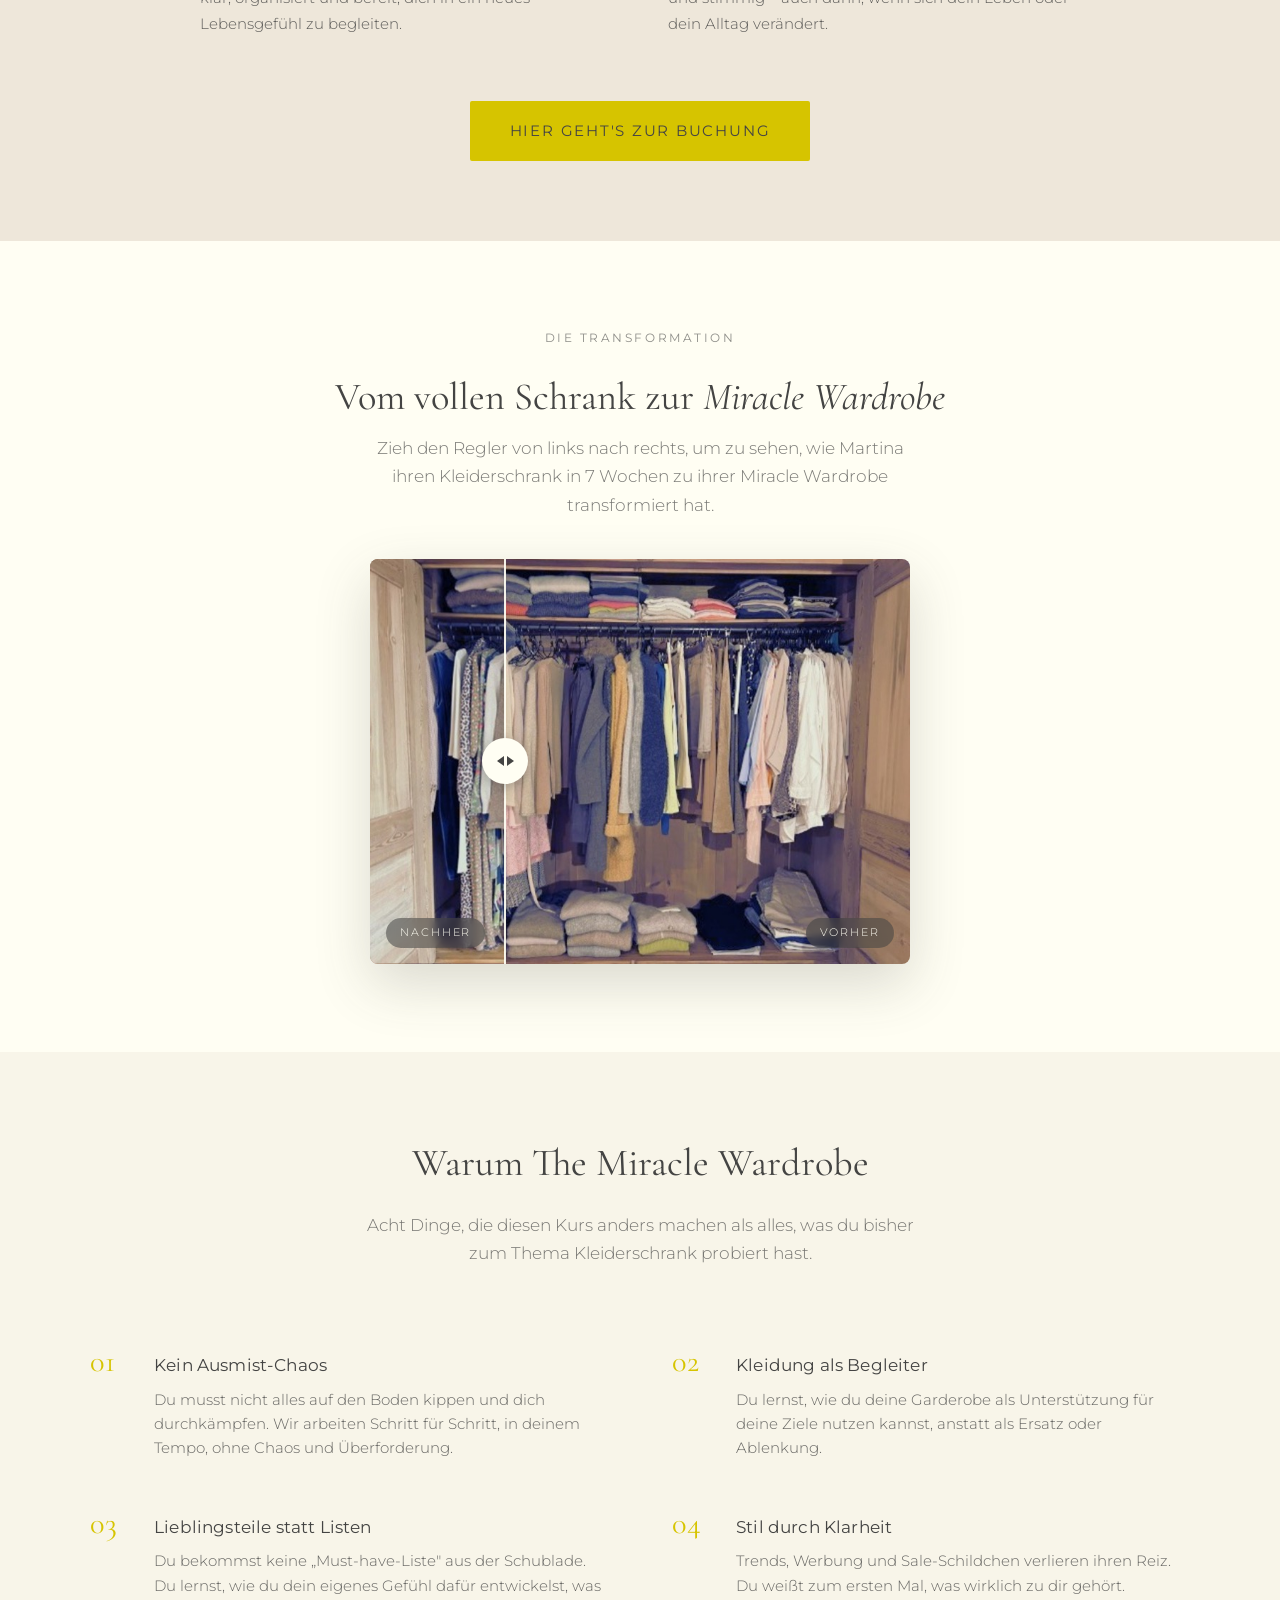
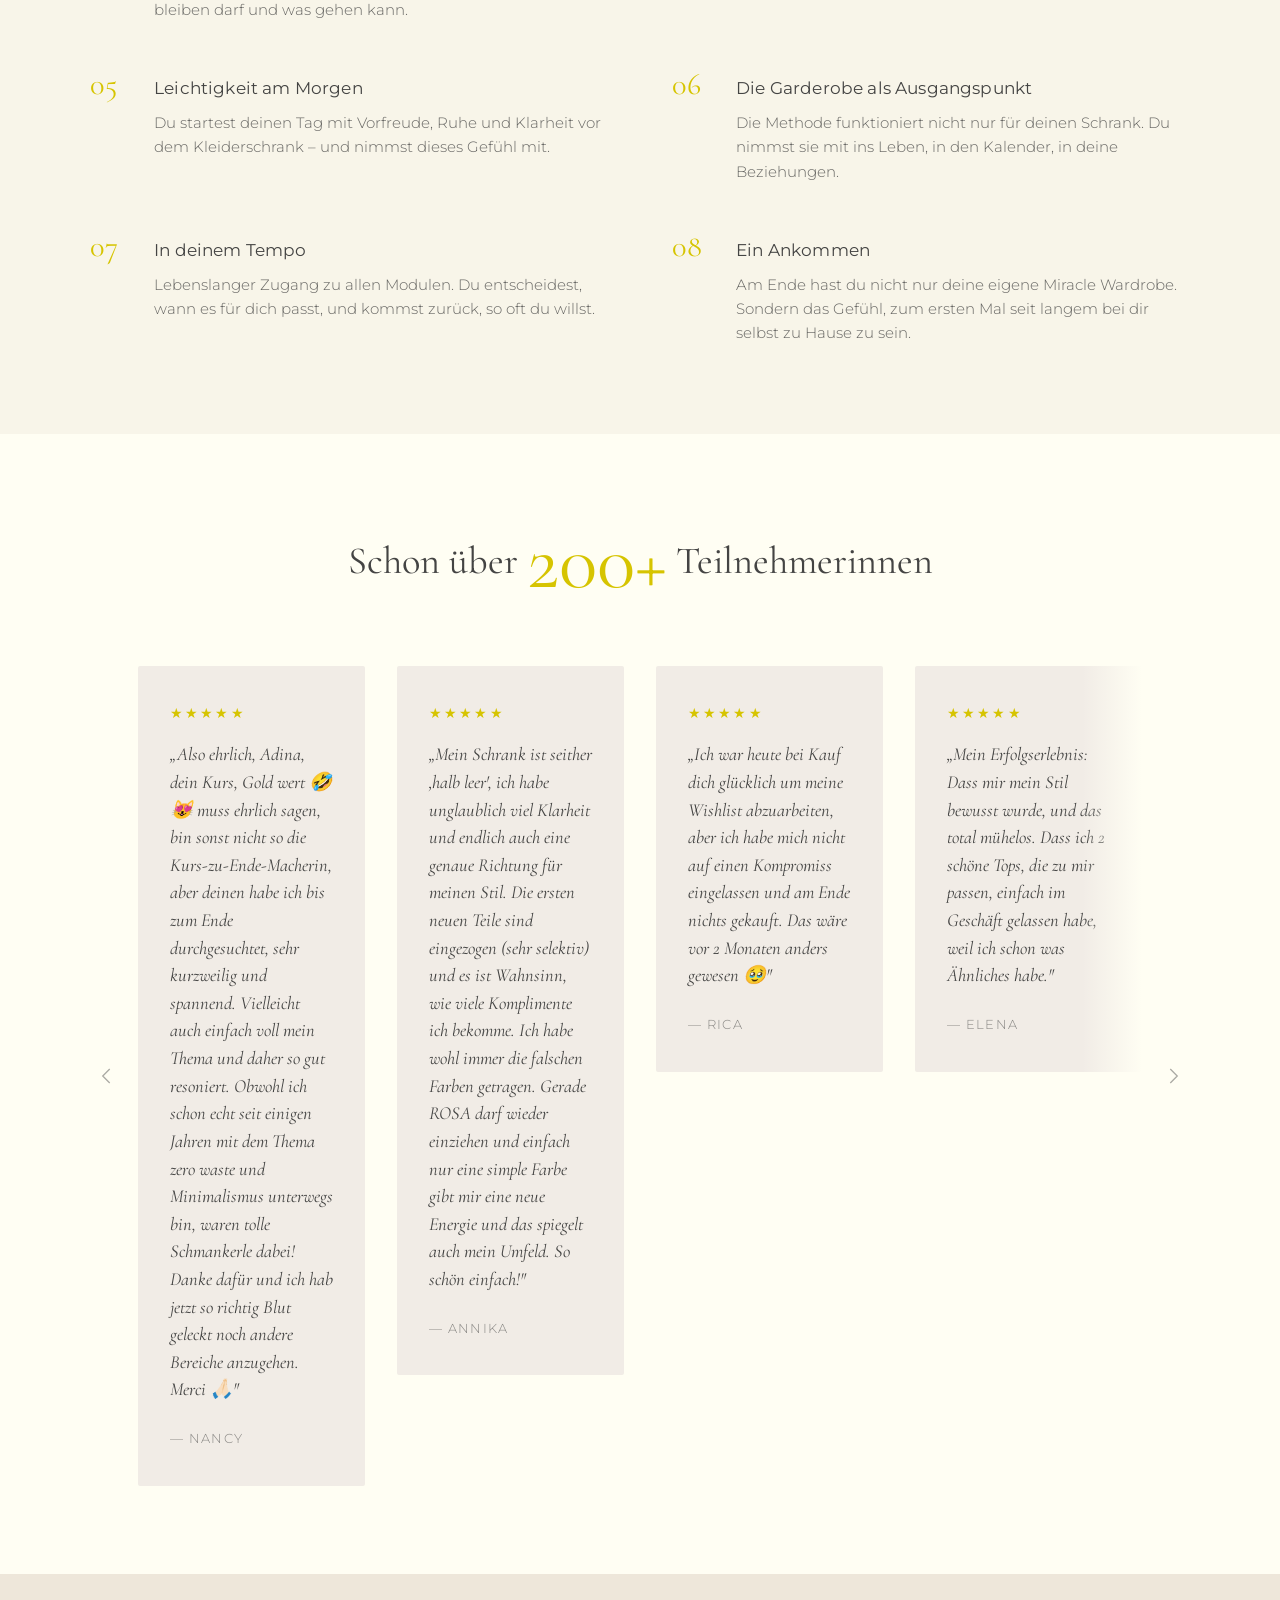
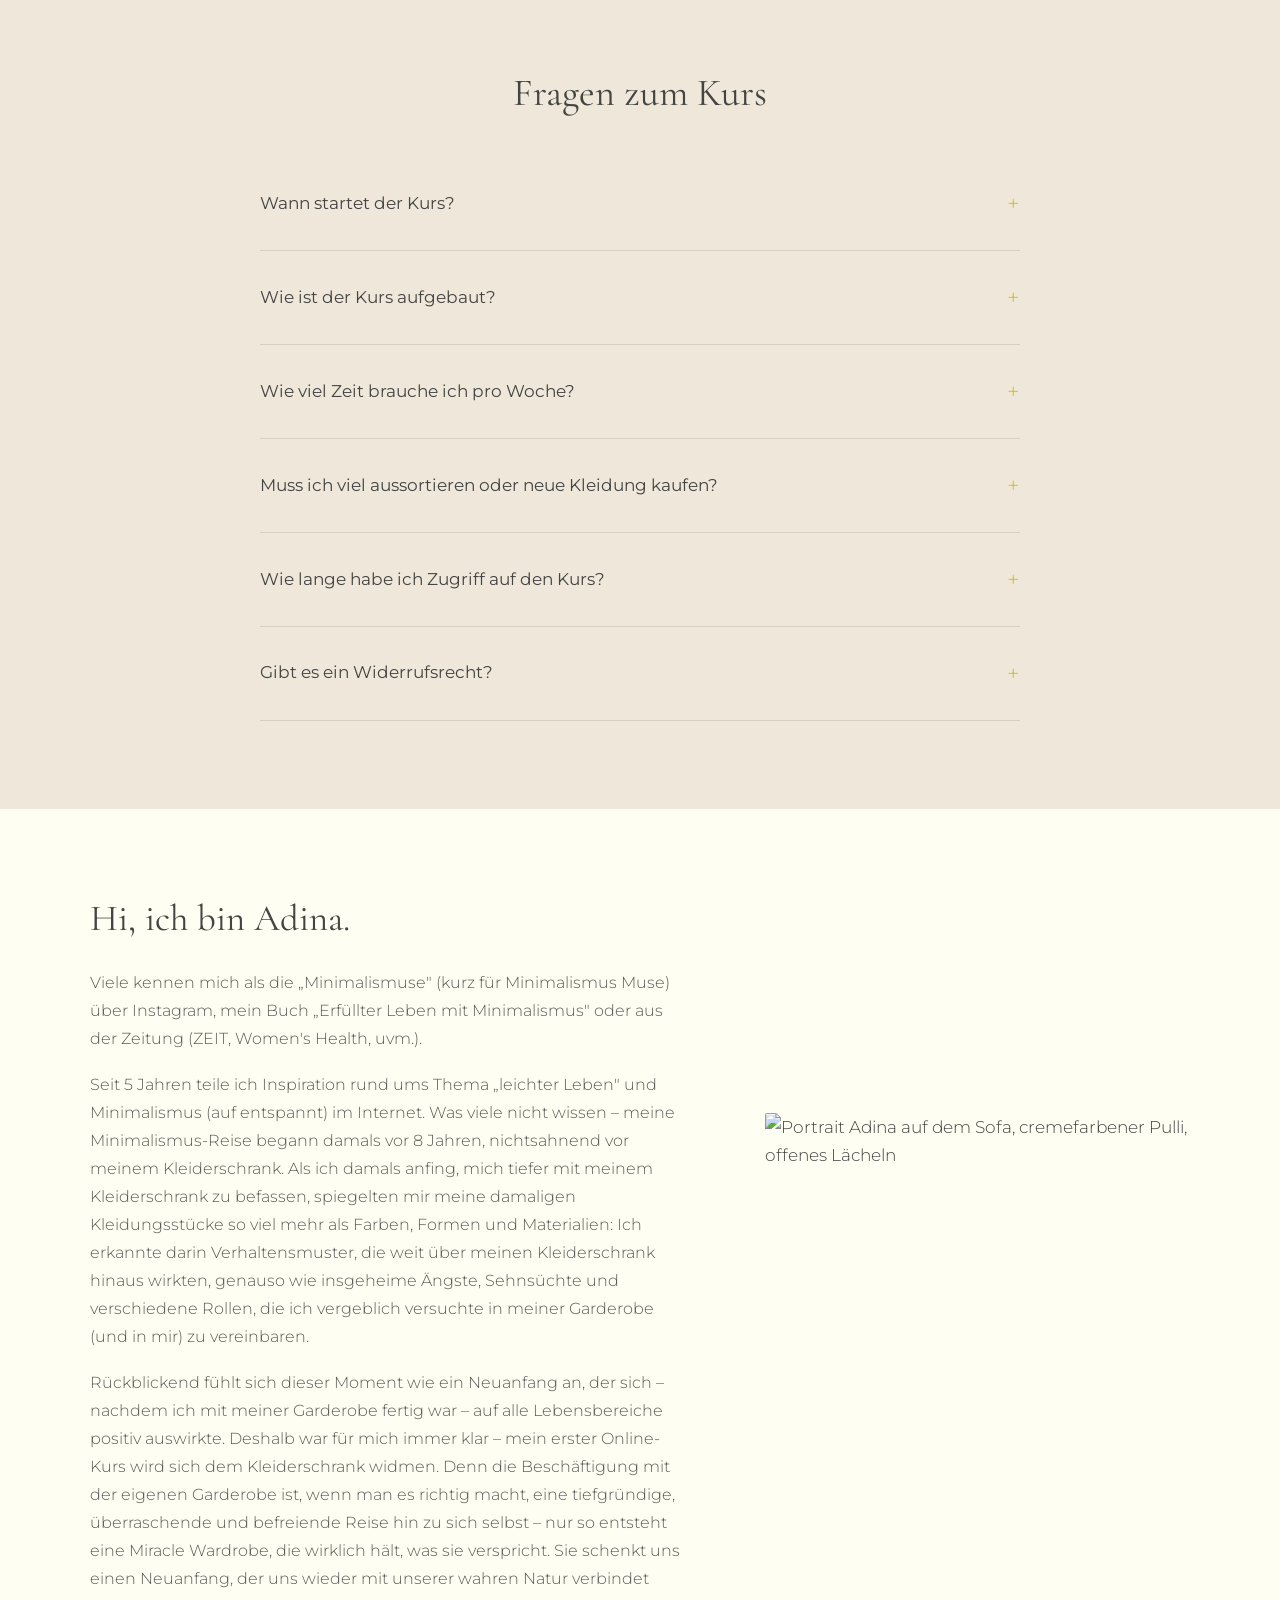
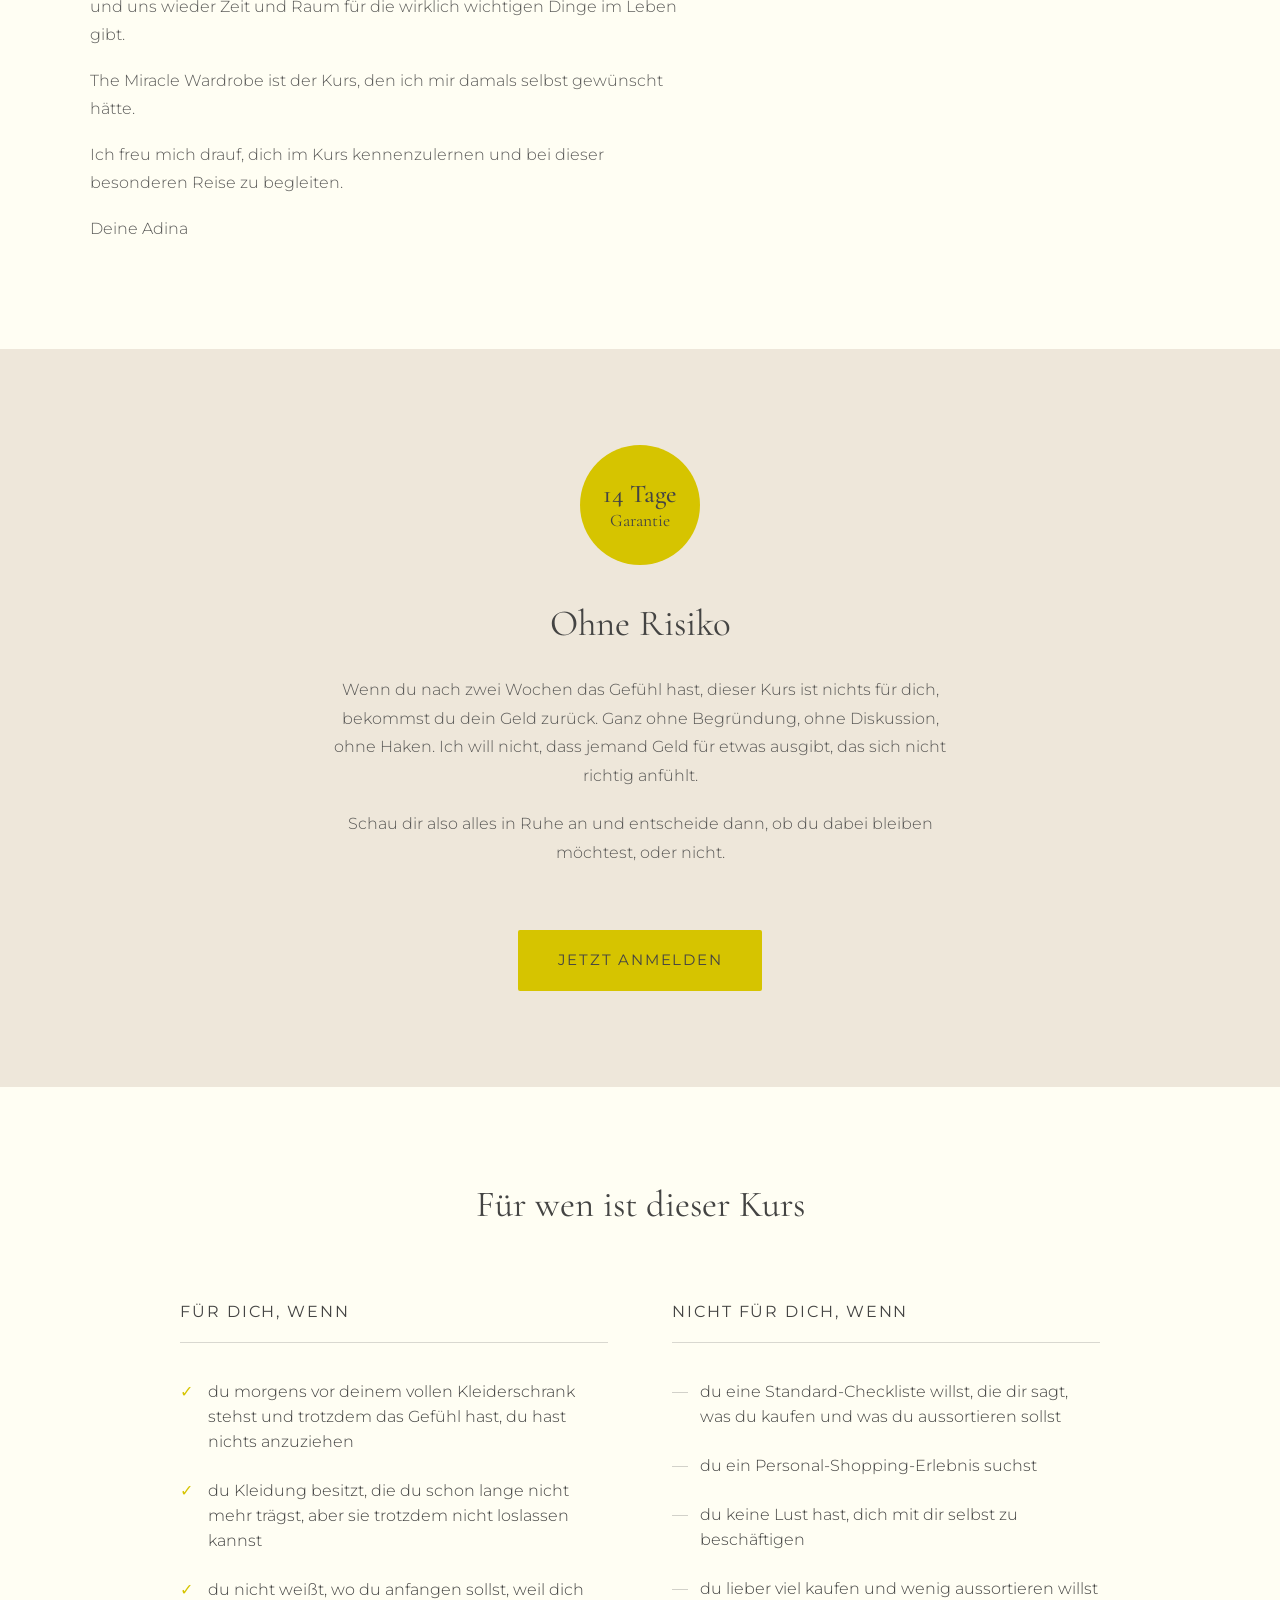
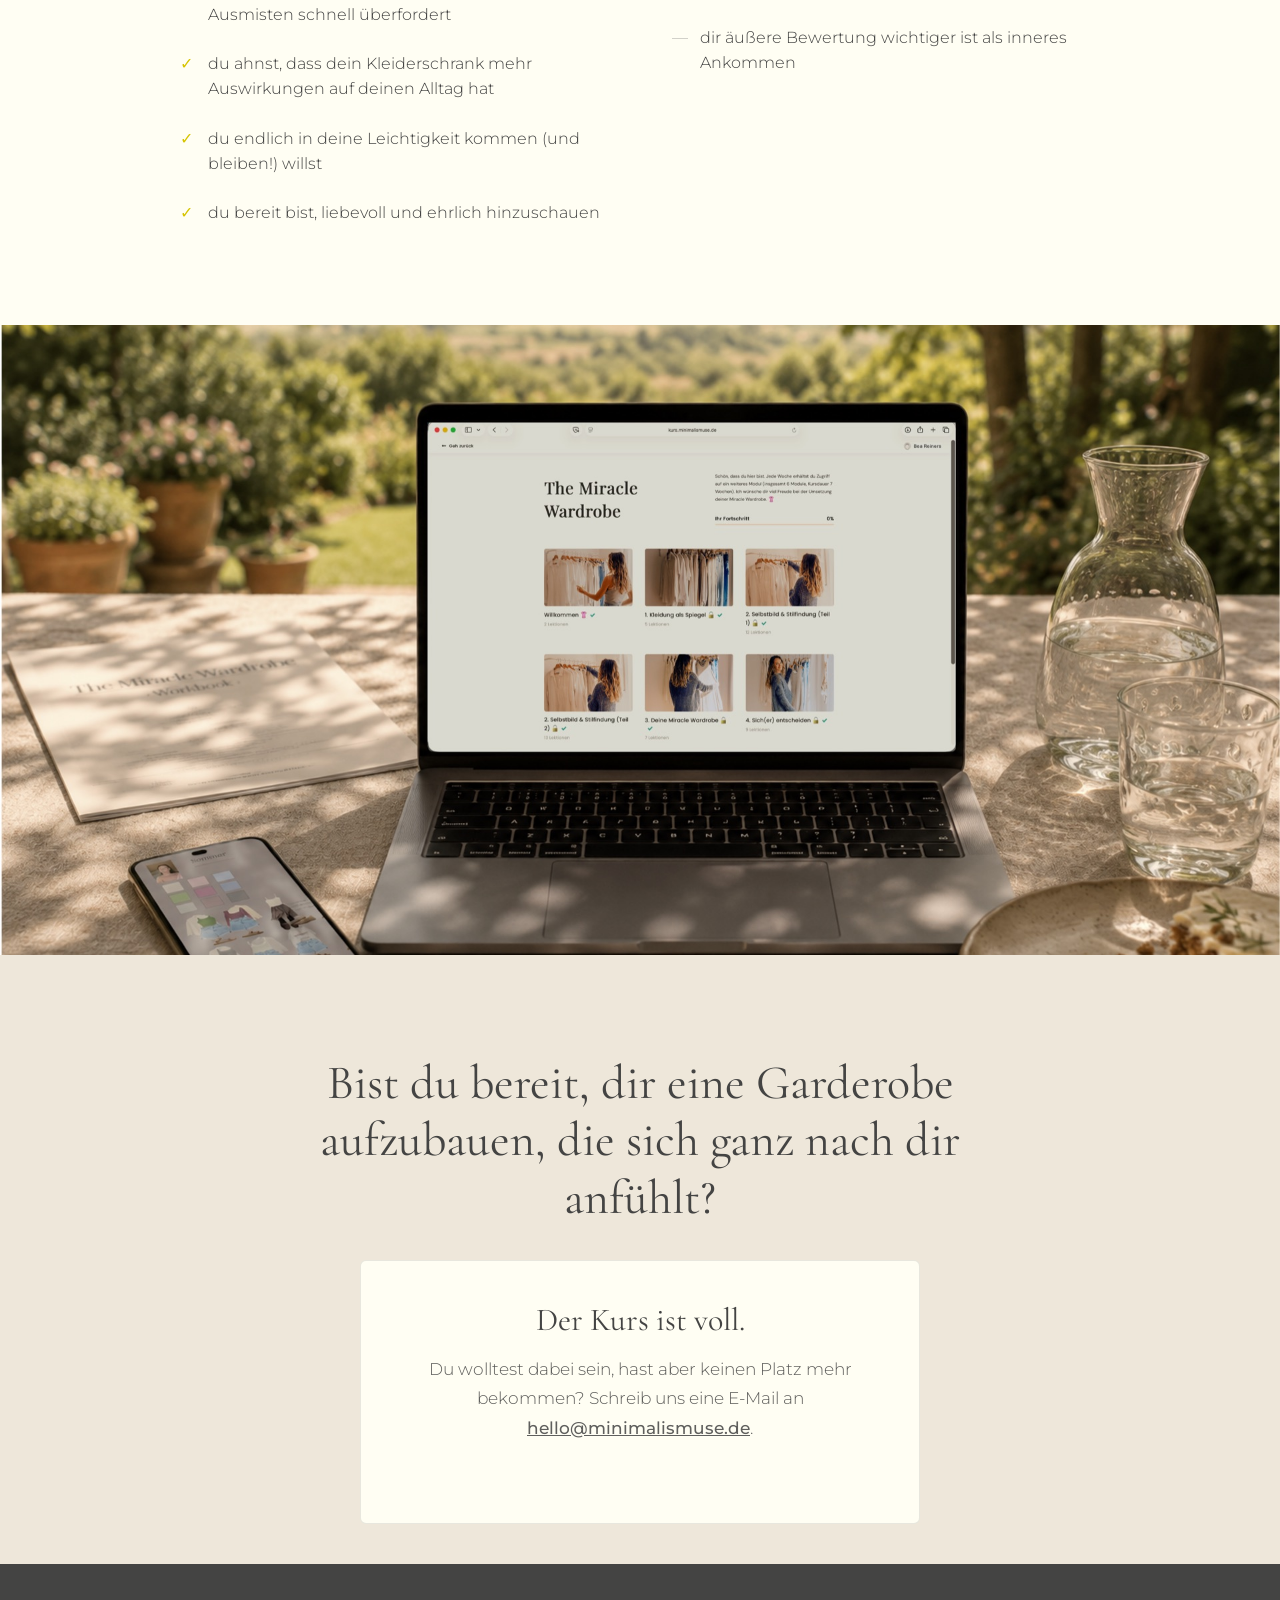
==== commit 36dc169d: "Activate course-full state: replace checkout with email box Top bar -> "Der Kurs ist voll. Du hast k" ====
--- a/index.html
+++ b/index.html
@@ -920,6 +920,32 @@
   .checkout-embed {
     max-width: 1100px;
     margin: 0 auto;
+  }
+  /* ── Verkaufsschluss / „Kurs voll" — versteckt, wird per Script aktiviert ── */
+  .course-full {
+    max-width: 560px;
+    margin: 0 auto;
+    padding: 40px 32px;
+    background: var(--fast-weiss);
+    border: 1px solid rgba(68, 68, 67, 0.12);
+    border-radius: 6px;
+  }
+  .course-full h3 {
+    font-family: 'Cormorant Garamond', serif;
+    font-weight: 400;
+    font-size: 2rem;
+    line-height: 1.2;
+    margin: 0 0 16px;
+  }
+  .course-full p {
+    font-size: 1.05rem;
+    line-height: 1.75;
+    margin: 0;
+    opacity: 0.85;
+  }
+  .course-full a {
+    color: var(--anthrazit);
+    font-weight: 500;
   }
   .full-stop p {
     max-width: 560px;
@@ -1862,11 +1888,17 @@
   </div>
   <div class="full-stop-content">
     <h2 id="anmelden">Bist du bereit, dir eine Garderobe aufzubauen, die sich ganz nach dir anfühlt?</h2>
-    <p>Der nächste Kurs startet am 1. Juli – melde dich jetzt an und sichere dir deinen Platz in der nächsten Runde.</p>
+    <p id="anmelden-sub">Der nächste Kurs startet am 1. Juli – melde dich jetzt an und sichere dir deinen Platz in der nächsten Runde.</p>
 
     <div class="checkout-embed">
       <div class="tc-v2-embeddable-target" data-thrivecart-account="minimalismuse" data-thrivecart-tpl="v2" data-thrivecart-product="2" data-thrivecart-embeddable="tc-minimalismuse-2-G0WJB6"></div>
       <script async src="//tinder.thrivecart.com/embed/v2/thrivecart.js" id="tc-minimalismuse-2-G0WJB6"></script>
+    </div>
+
+    <!-- Verkaufsschluss-Panel: versteckt; wird vom Umschalter am Seitenende aktiviert -->
+    <div class="course-full" id="course-full" hidden>
+      <h3>Der Kurs ist voll.</h3>
+      <p>Du wolltest dabei sein, hast aber keinen Platz mehr bekommen? Schreib uns eine E-Mail an <a href="mailto:hello@minimalismuse.de">hello@minimalismuse.de</a>.</p>
     </div>
   </div>
 </section>
@@ -2130,6 +2162,51 @@
   })();
 </script>
 
+<!-- ════════════════════════════════════════════════════════════════════════════
+     Verkaufsschluss-Umschalter („Kurs voll")
+     Schaltet die Seite auf den Ausverkauft-Zustand:
+       • Top-Bar  → "Der Kurs ist voll."
+       • Checkout → versteckt, stattdessen "Kurs voll"-Panel mit E-Mail.
+     Aktiviert automatisch ab Anmeldeschluss (01.07.2026 00:00 Berliner Zeit)
+     ODER sofort, wenn FORCE_CLOSED unten auf true gesetzt wird (z. B. wenn der
+     Kurs schon vor dem Stichtag voll ist).
+     ════════════════════════════════════════════════════════════════════════════ -->
+<script>
+  (function () {
+    // Manuell vorzeitig schließen? Auf true setzen und pushen:
+    var FORCE_CLOSED = true;
+
+    // Anmeldeschluss 30.06.2026 Mitternacht = 01.07.2026 00:00 Berliner Zeit (CEST, UTC+2)
+    var target = new Date('2026-07-01T00:00:00+02:00').getTime();
+
+    function applyClosed() {
+      // Top-Bar umschreiben
+      var bar = document.querySelector('.waitlist-bar');
+      if (bar) {
+        bar.innerHTML = '<span class="waitlist-bar-deadline">' +
+          '<span class="waitlist-bar-deadline-label">Der Kurs ist voll. Du hast keinen Platz mehr bekommen?</span>' +
+          '</span>' +
+          '<span class="waitlist-bar-cta">Schreib uns &rarr;</span>';
+      }
+      // Checkout ausblenden, „Kurs voll"-Panel einblenden
+      var embed = document.querySelector('.checkout-embed');
+      if (embed) embed.hidden = true;
+      var sub = document.getElementById('anmelden-sub');
+      if (sub) sub.hidden = true;
+      var full = document.getElementById('course-full');
+      if (full) full.hidden = false;
+    }
+
+    if (FORCE_CLOSED || Date.now() >= target) {
+      applyClosed();
+    } else {
+      // Falls die Seite über den Stichtag hinweg offen bleibt: automatisch umschalten
+      var ms = target - Date.now();
+      if (ms < 2147483647) setTimeout(applyClosed, ms);
+    }
+  })();
+</script>
+
 <!-- Vorher-Nachher Slider -->
 <script>
   (function () {
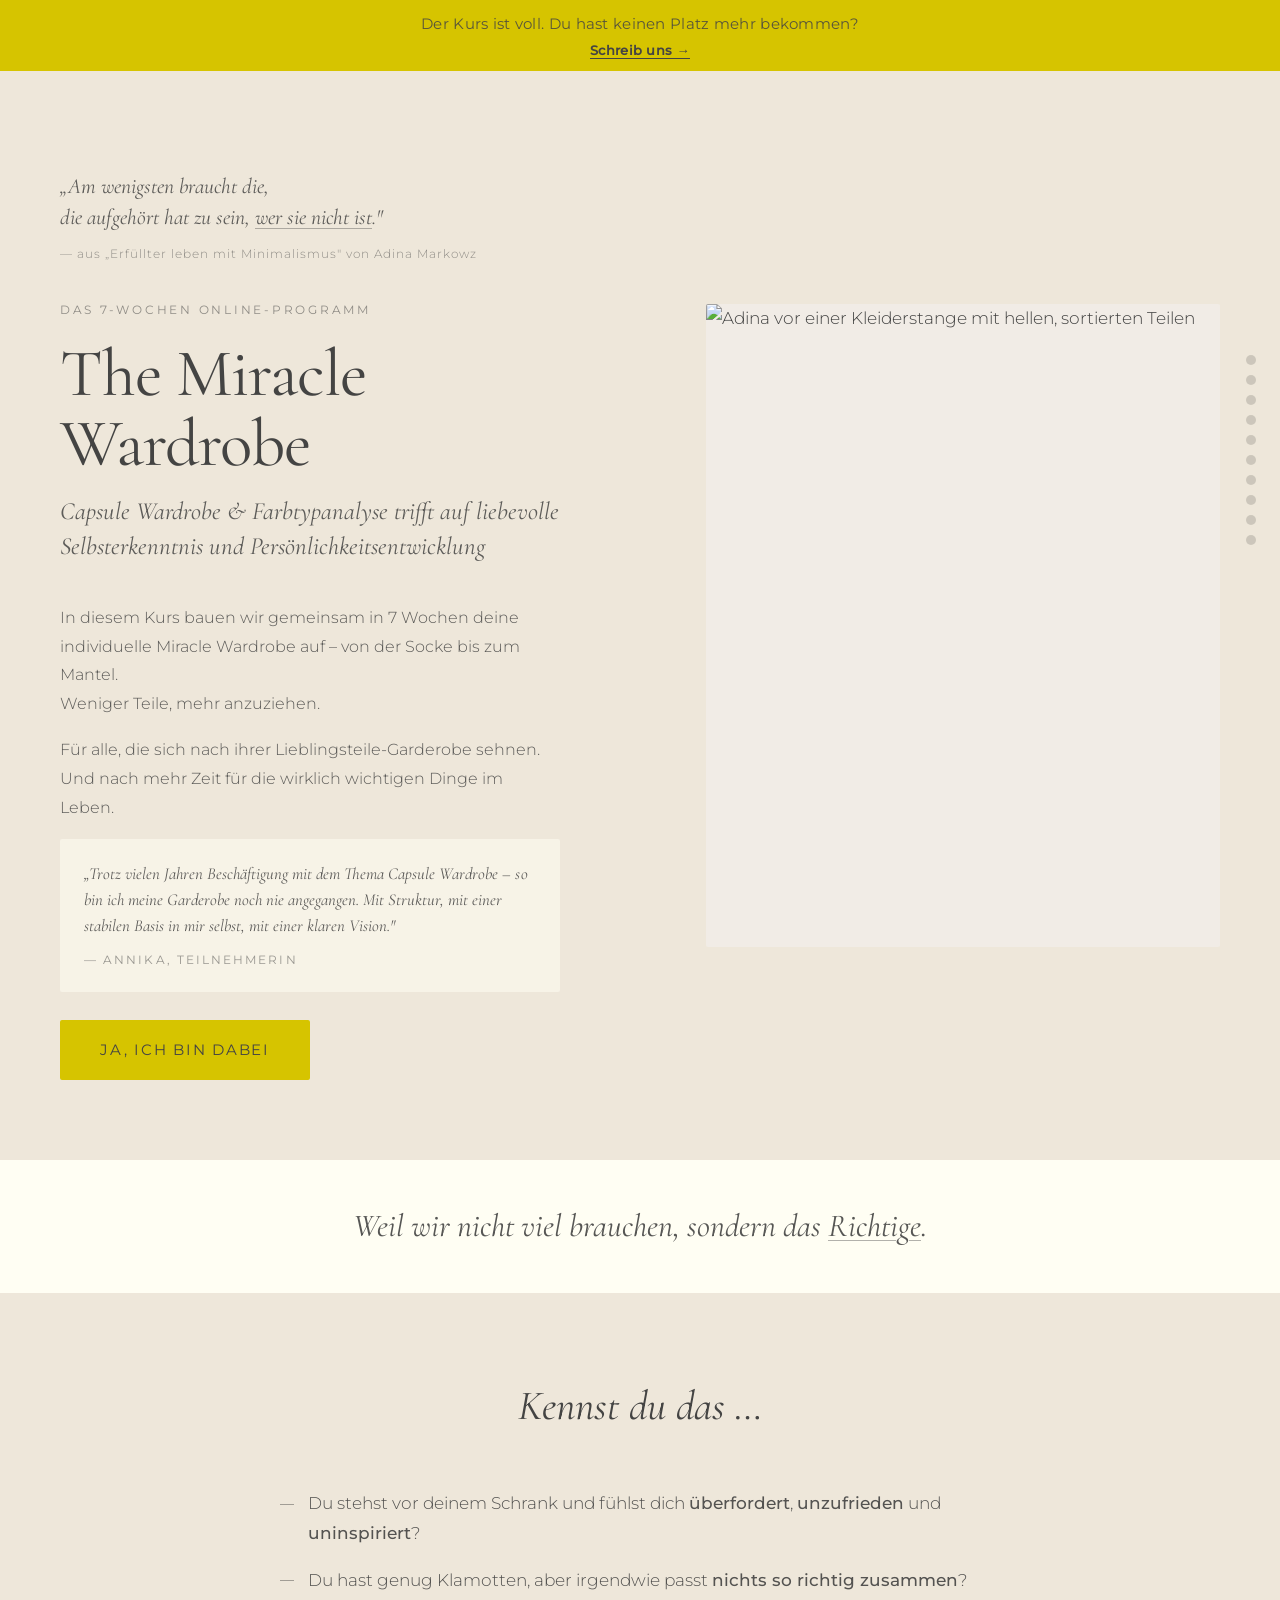
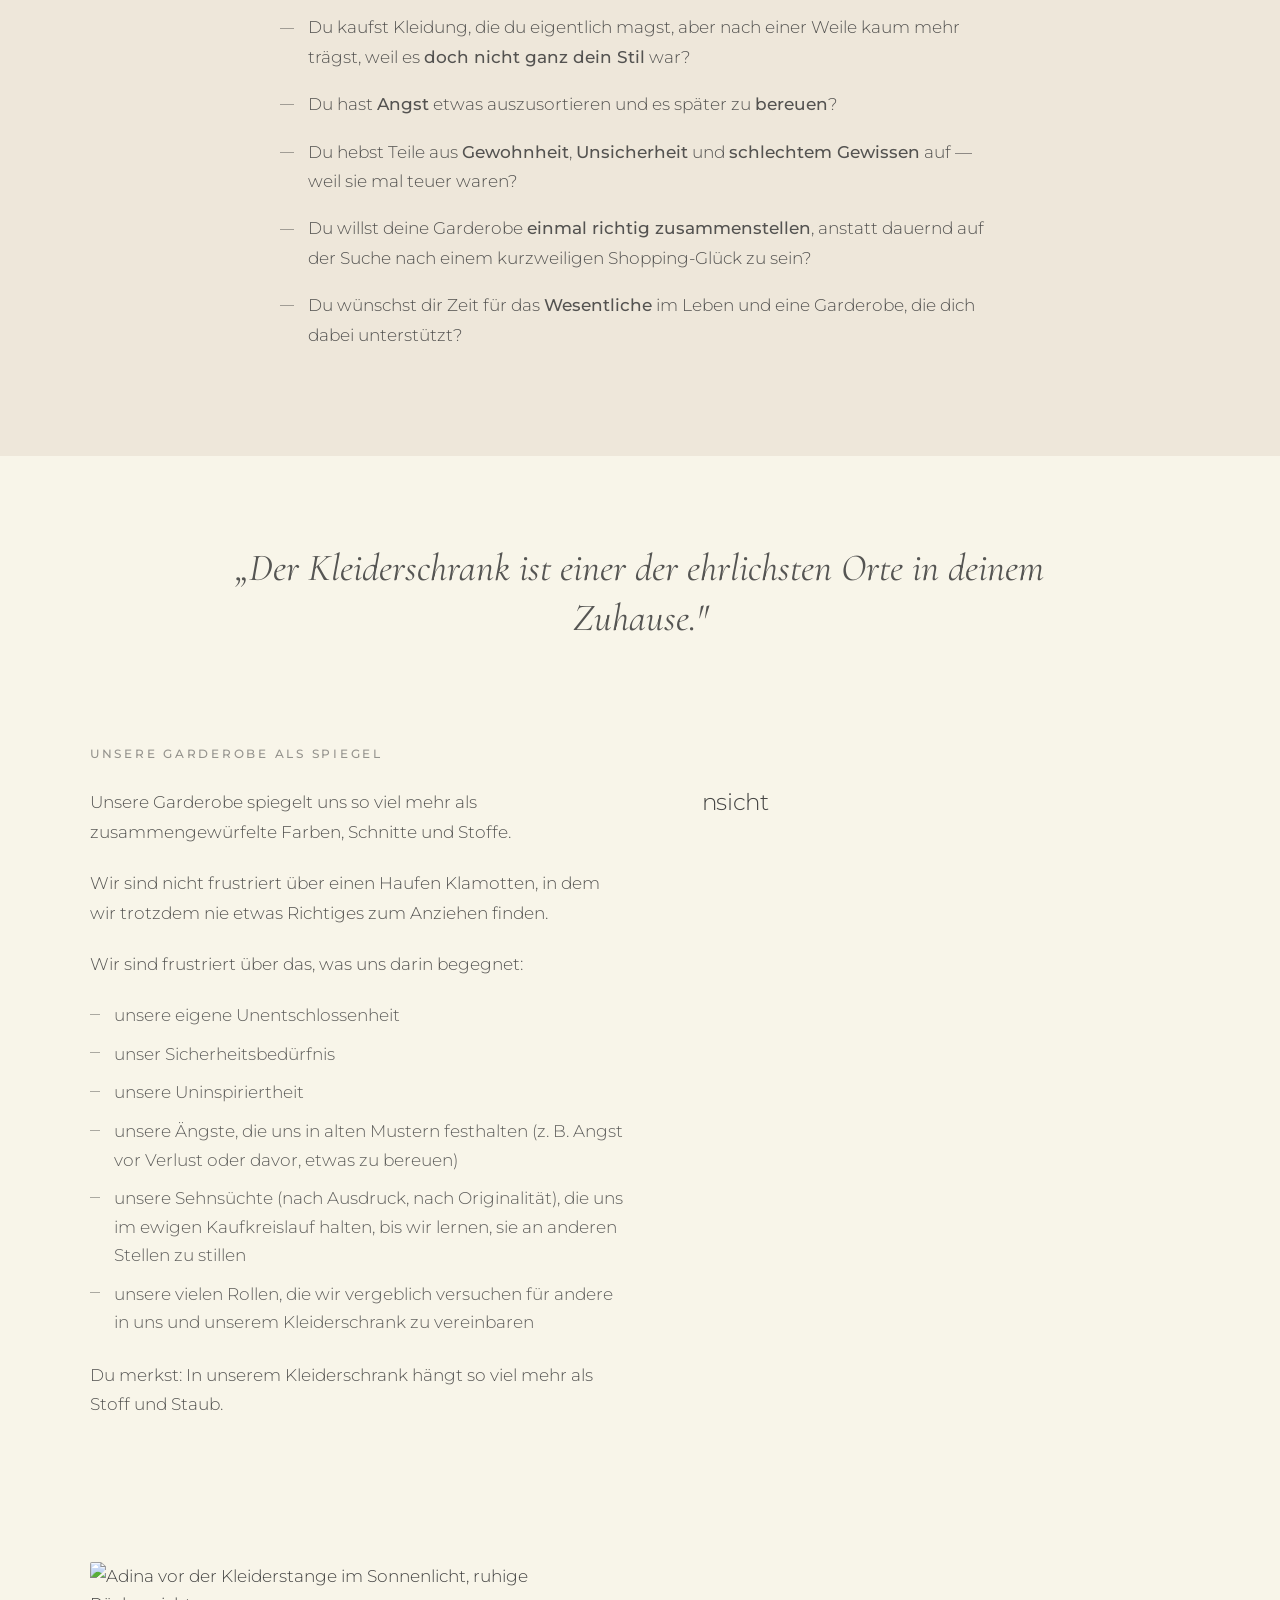
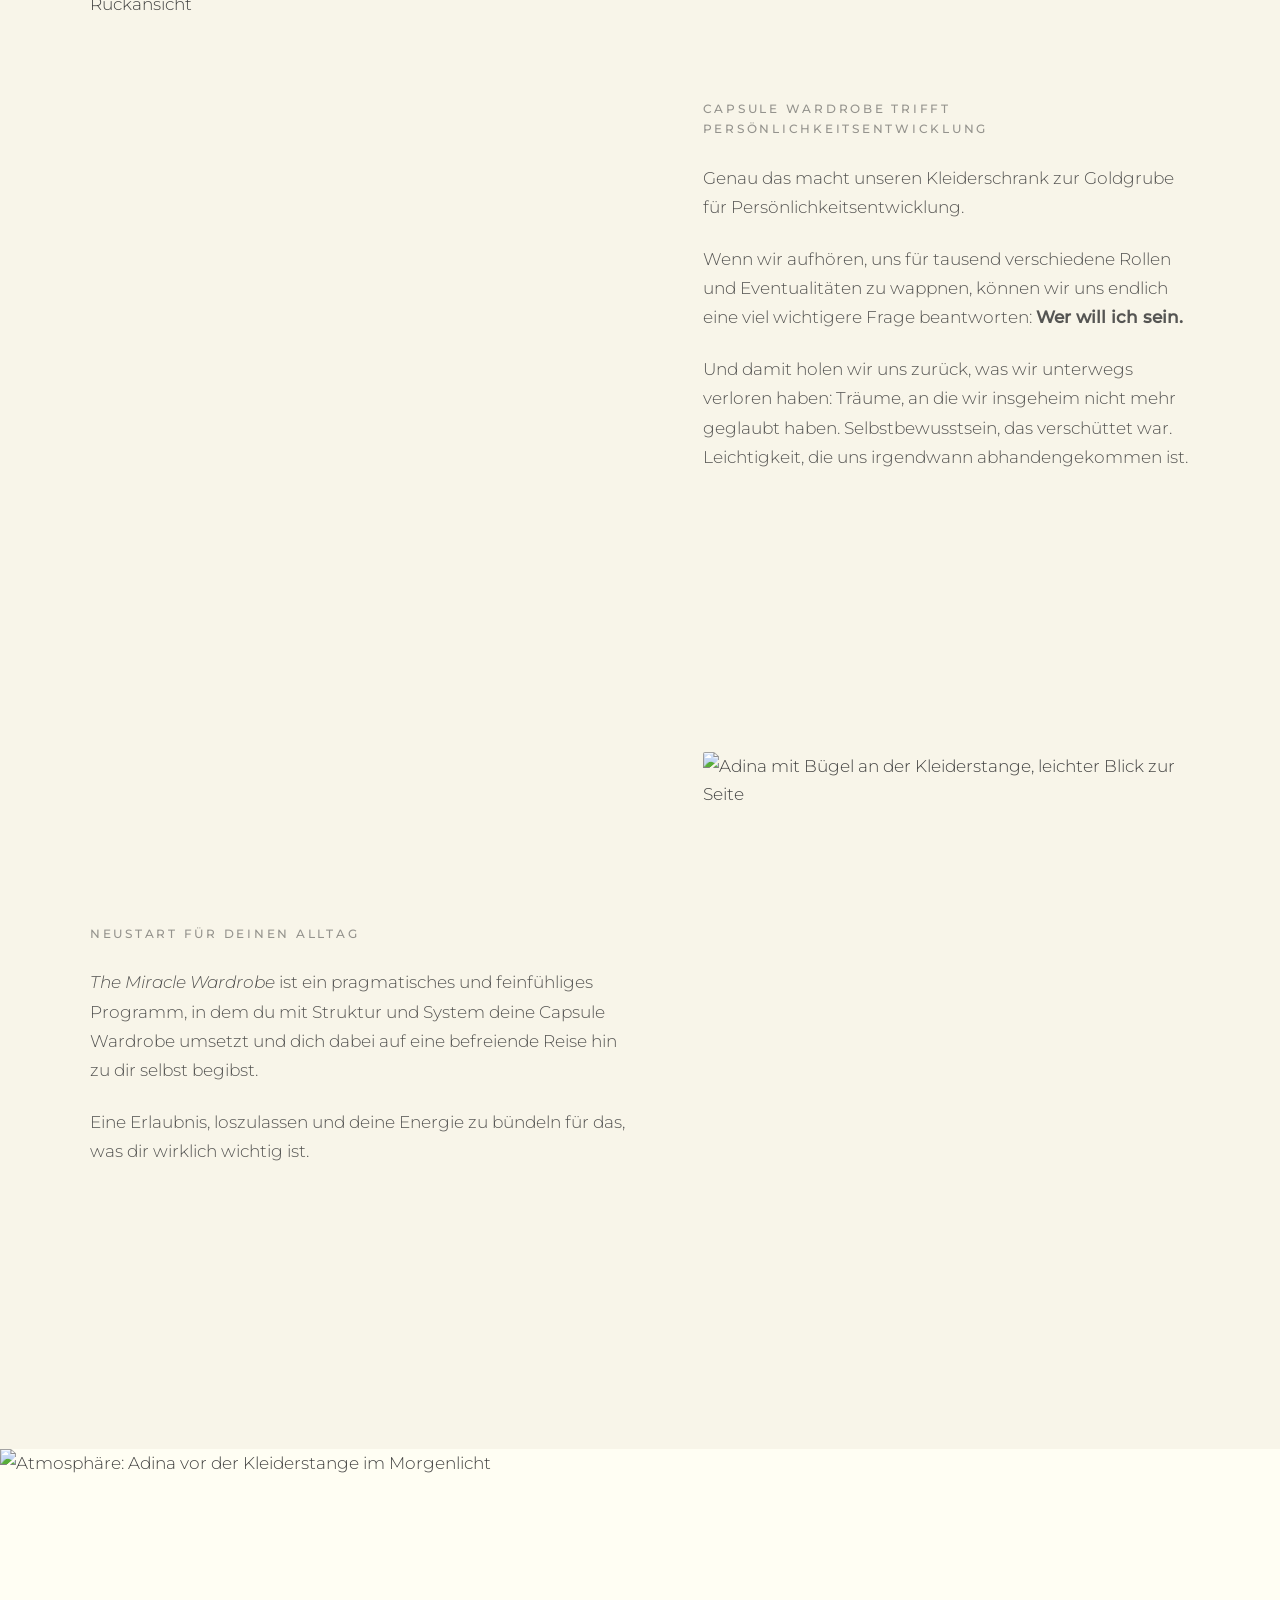
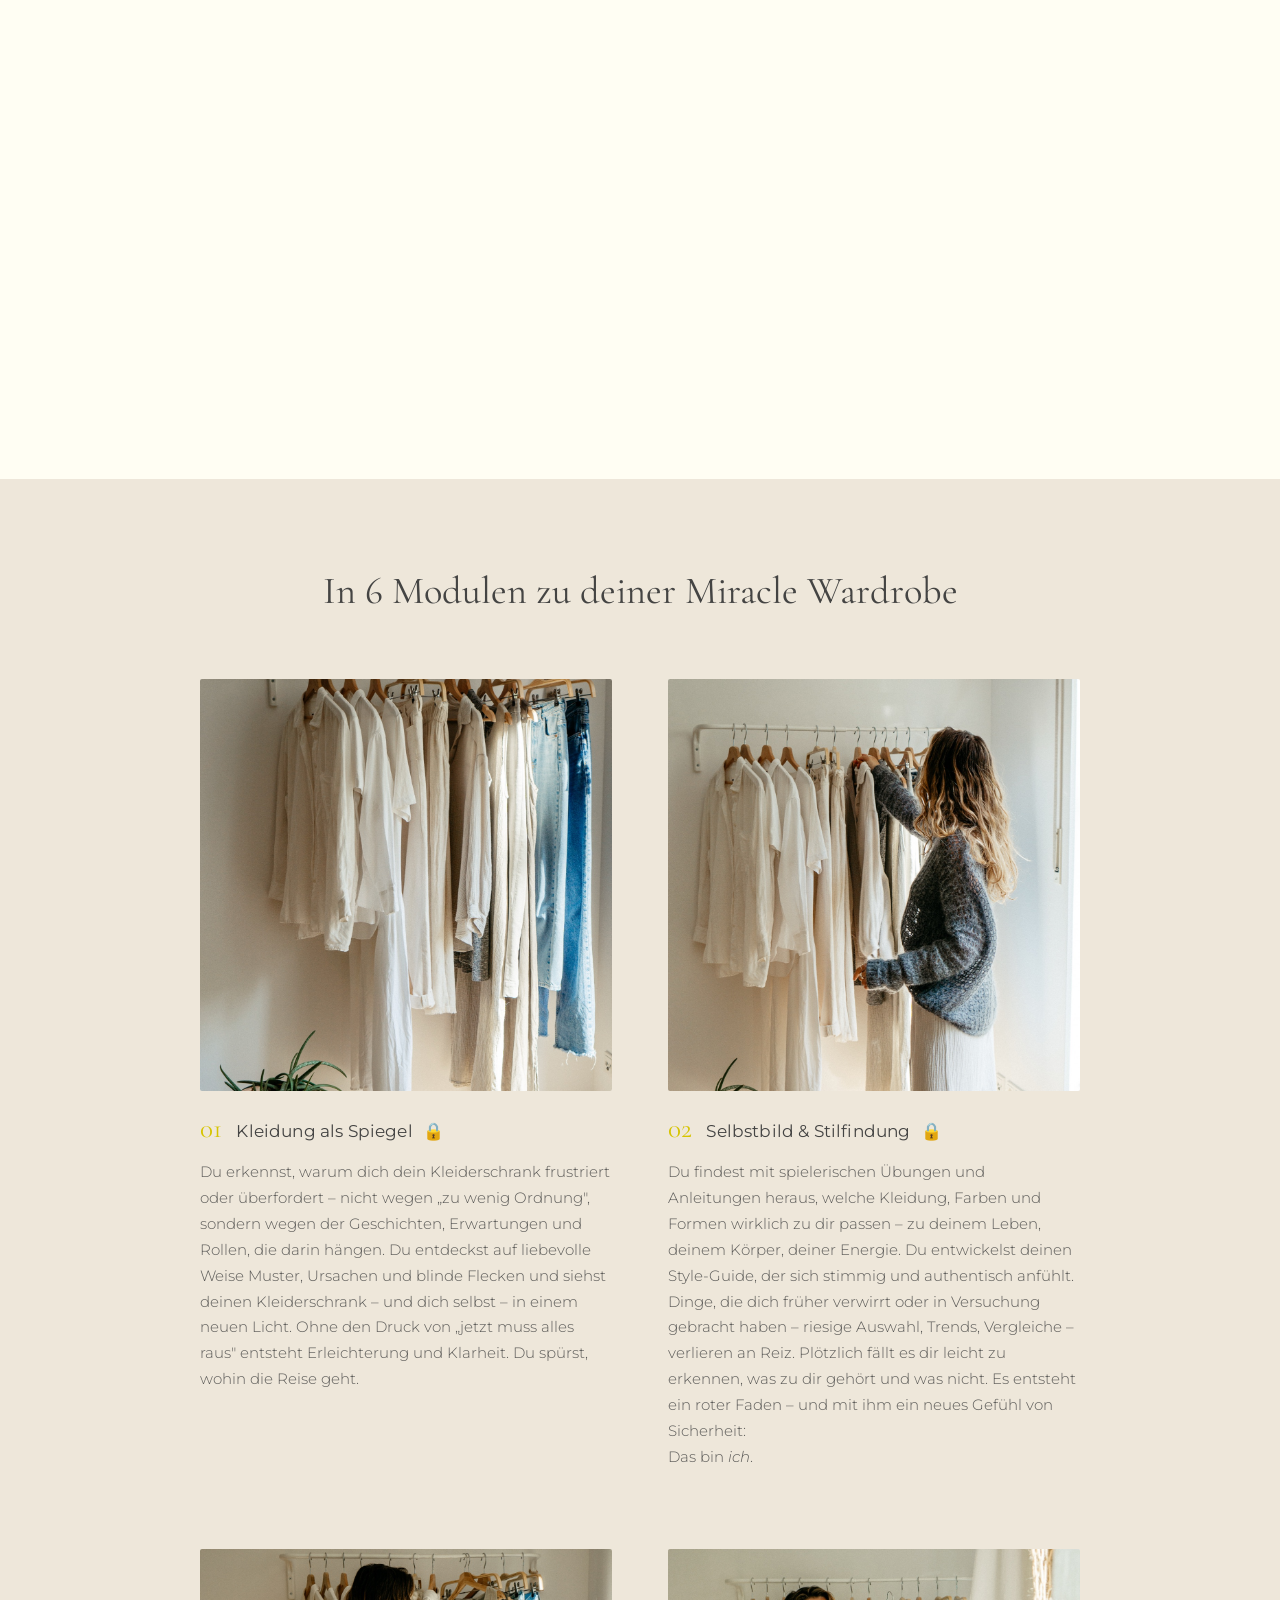
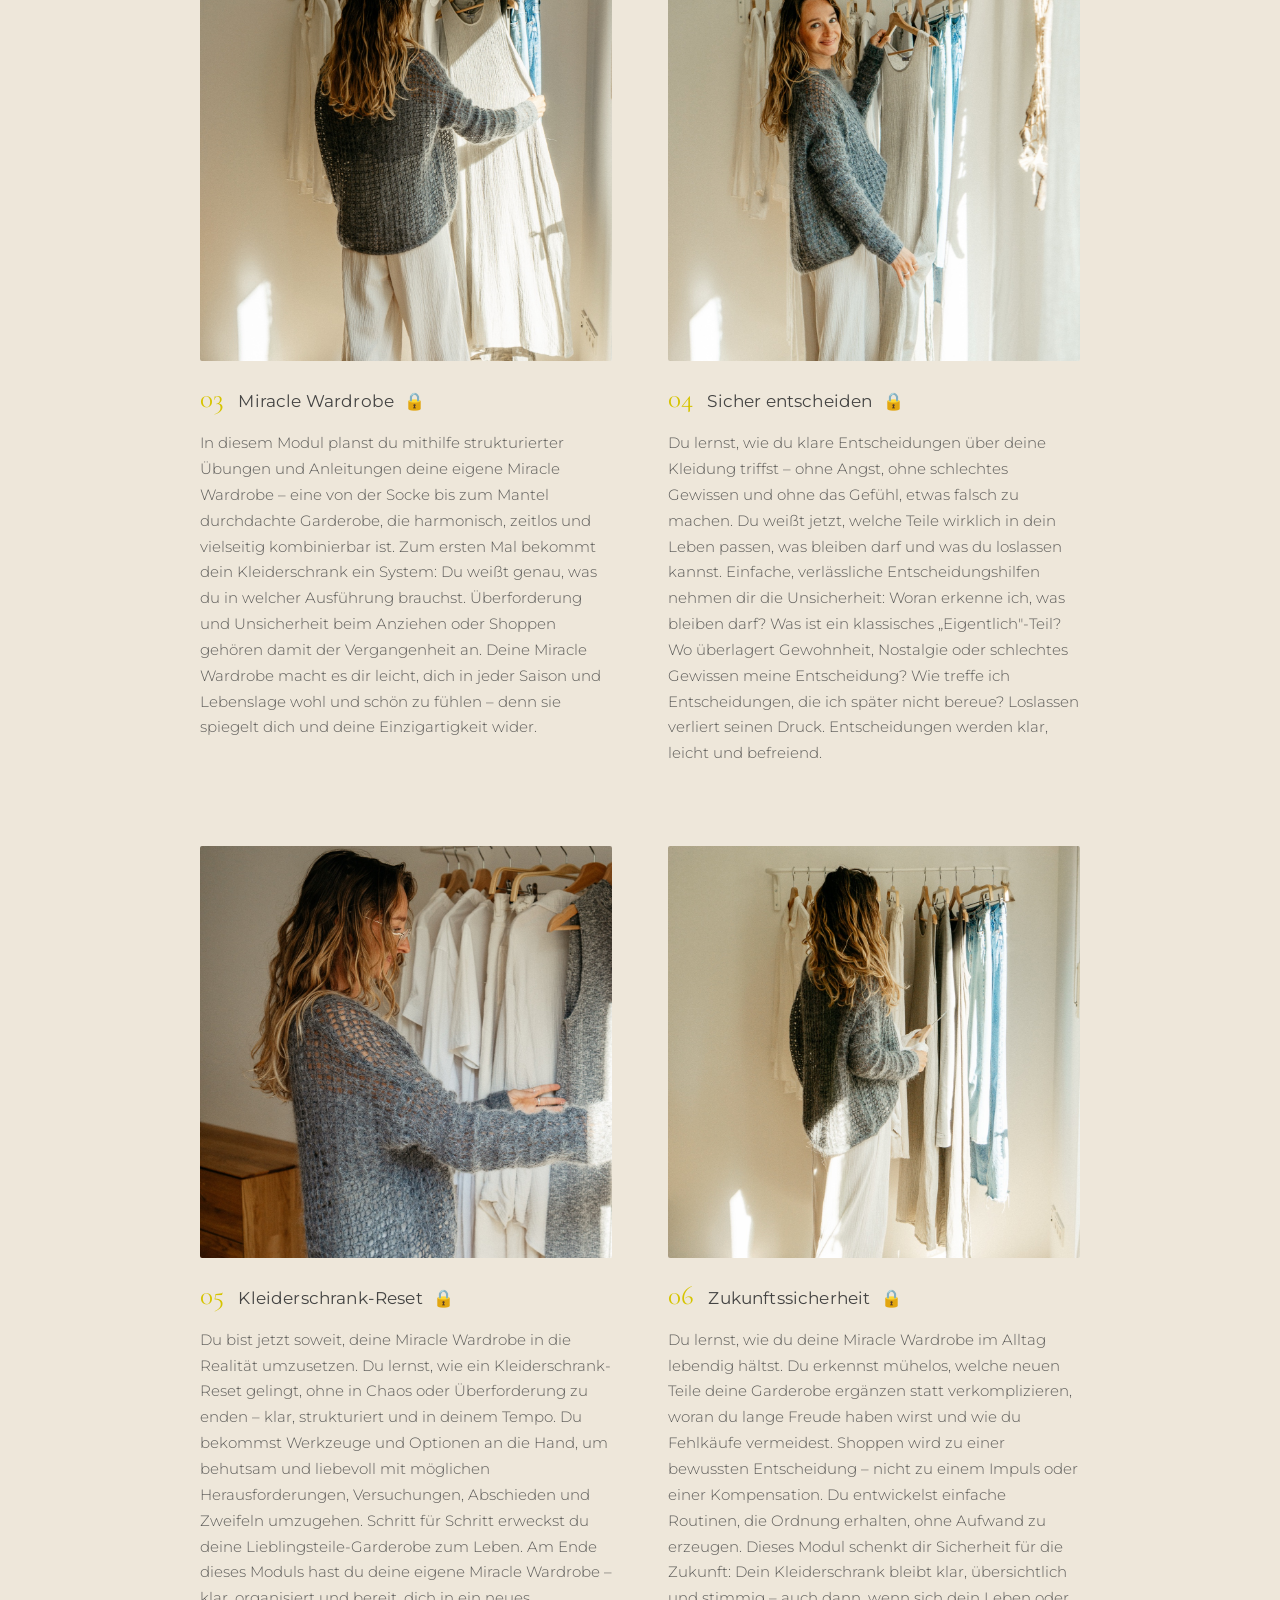
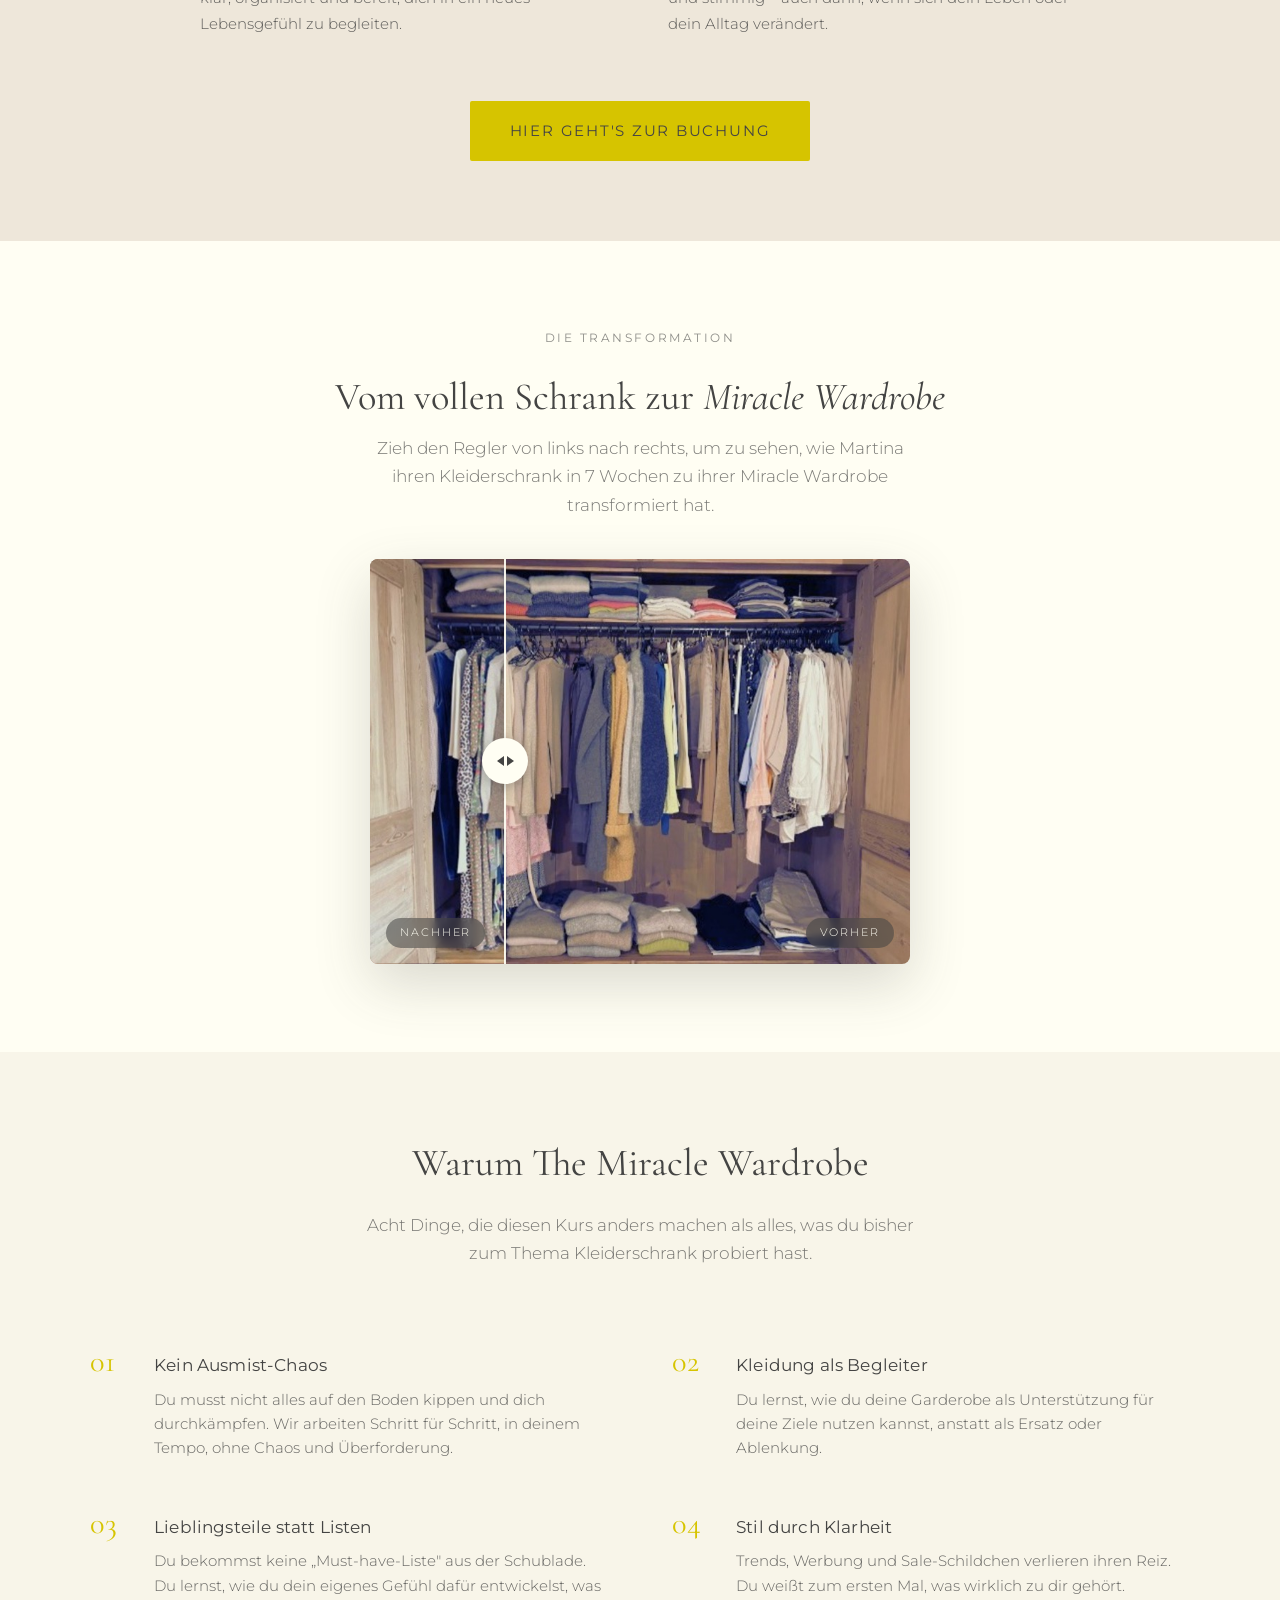
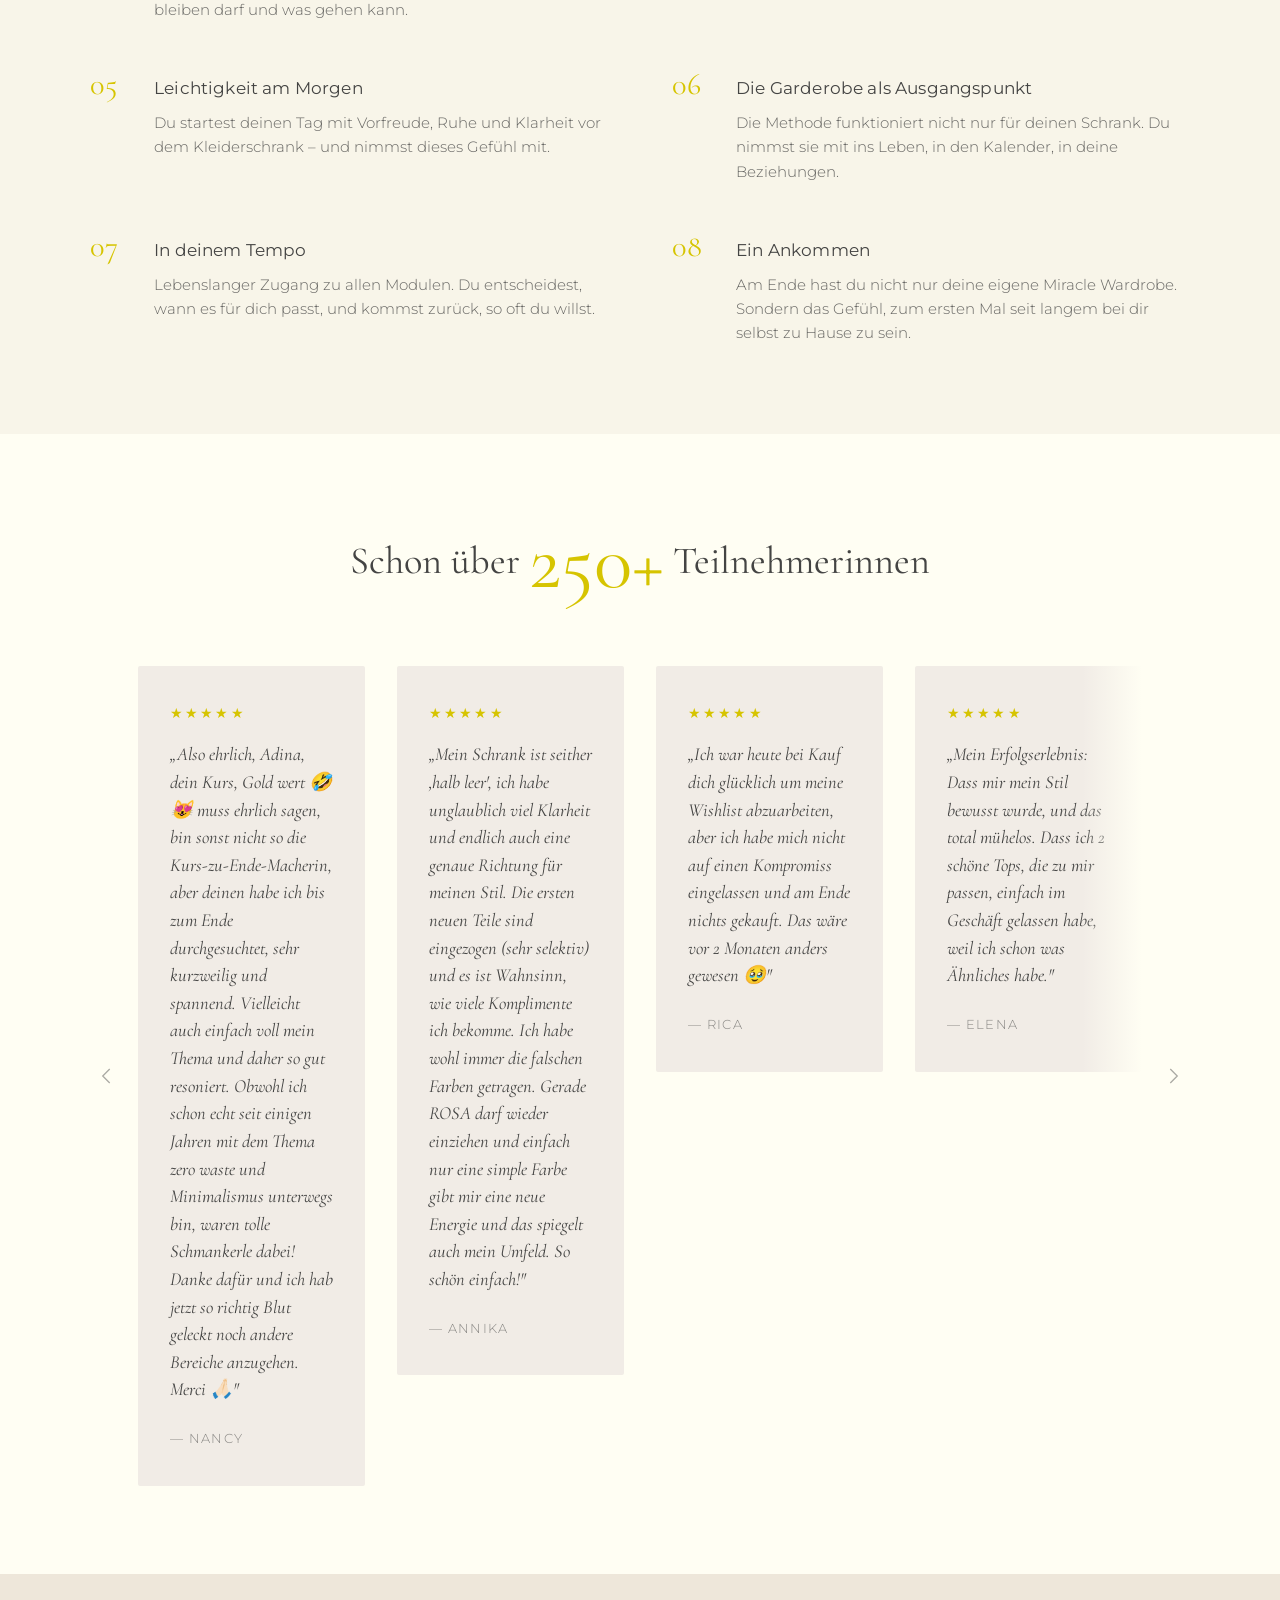
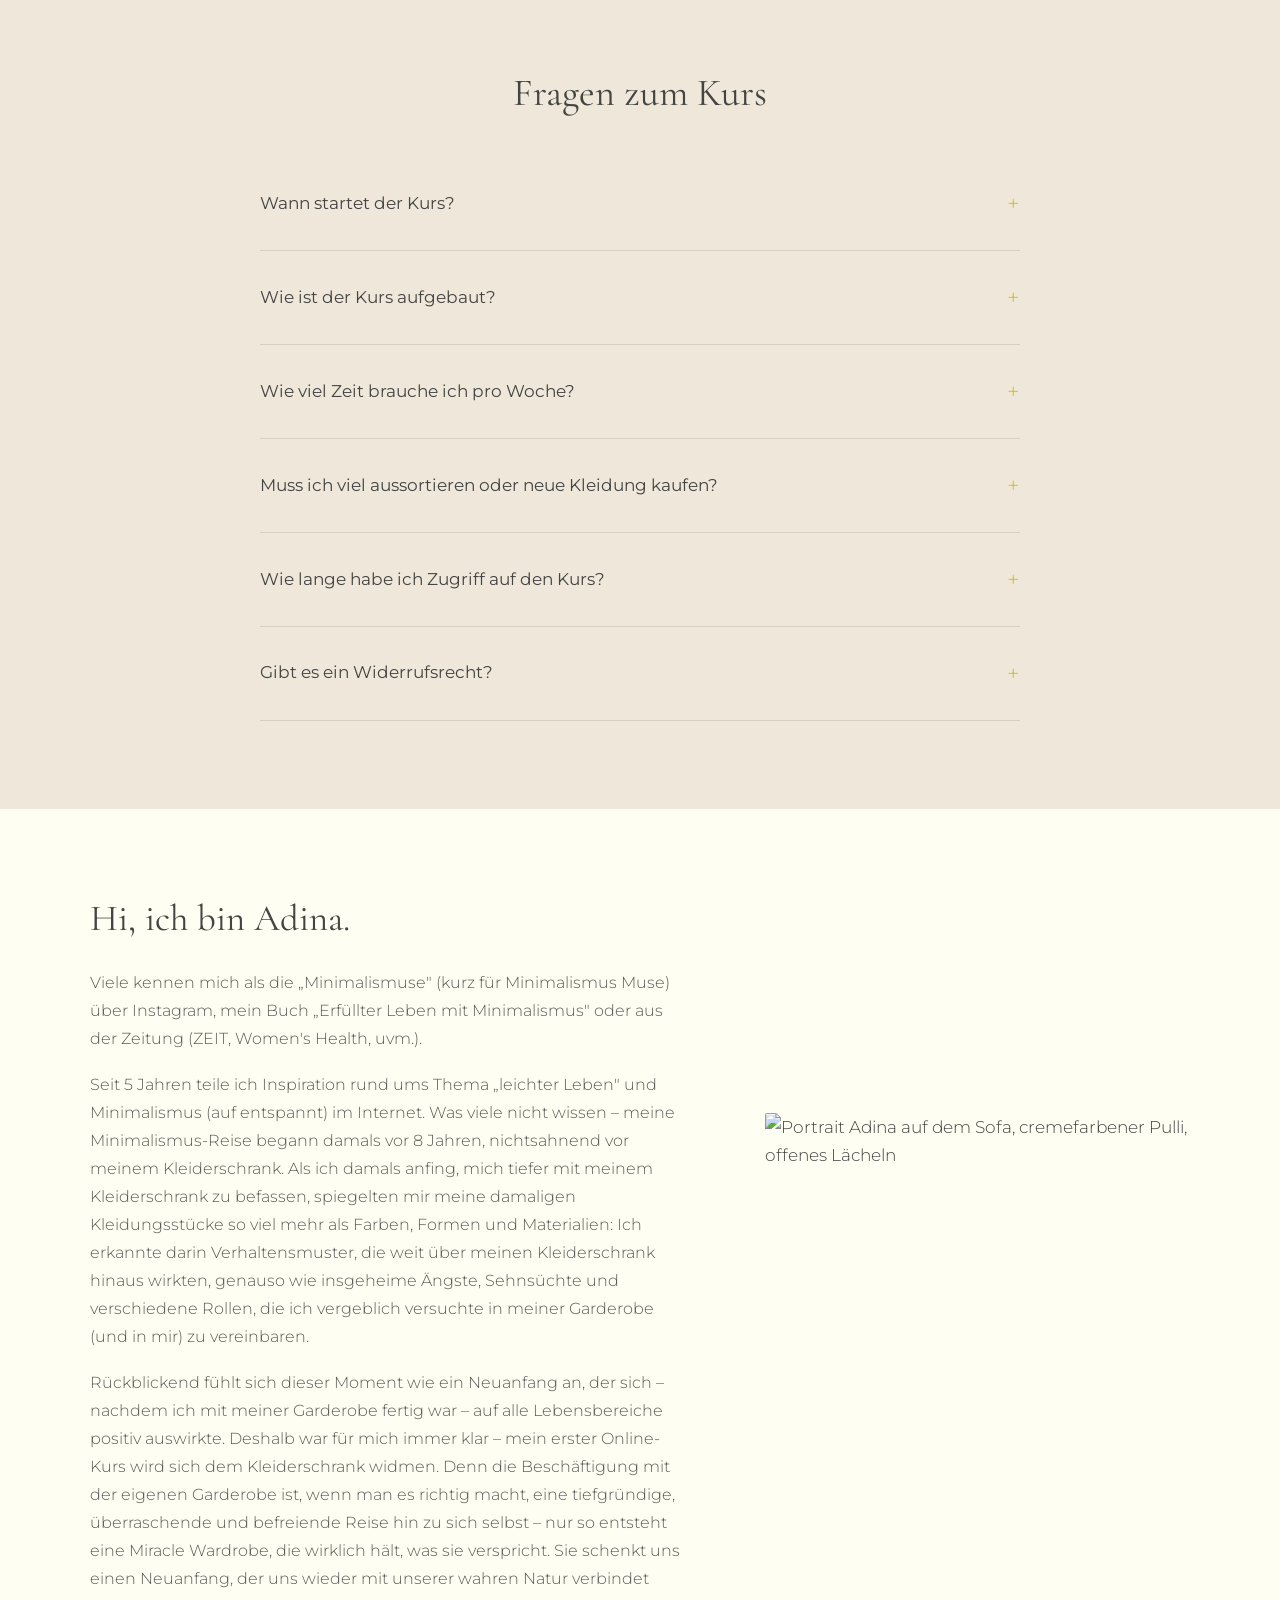
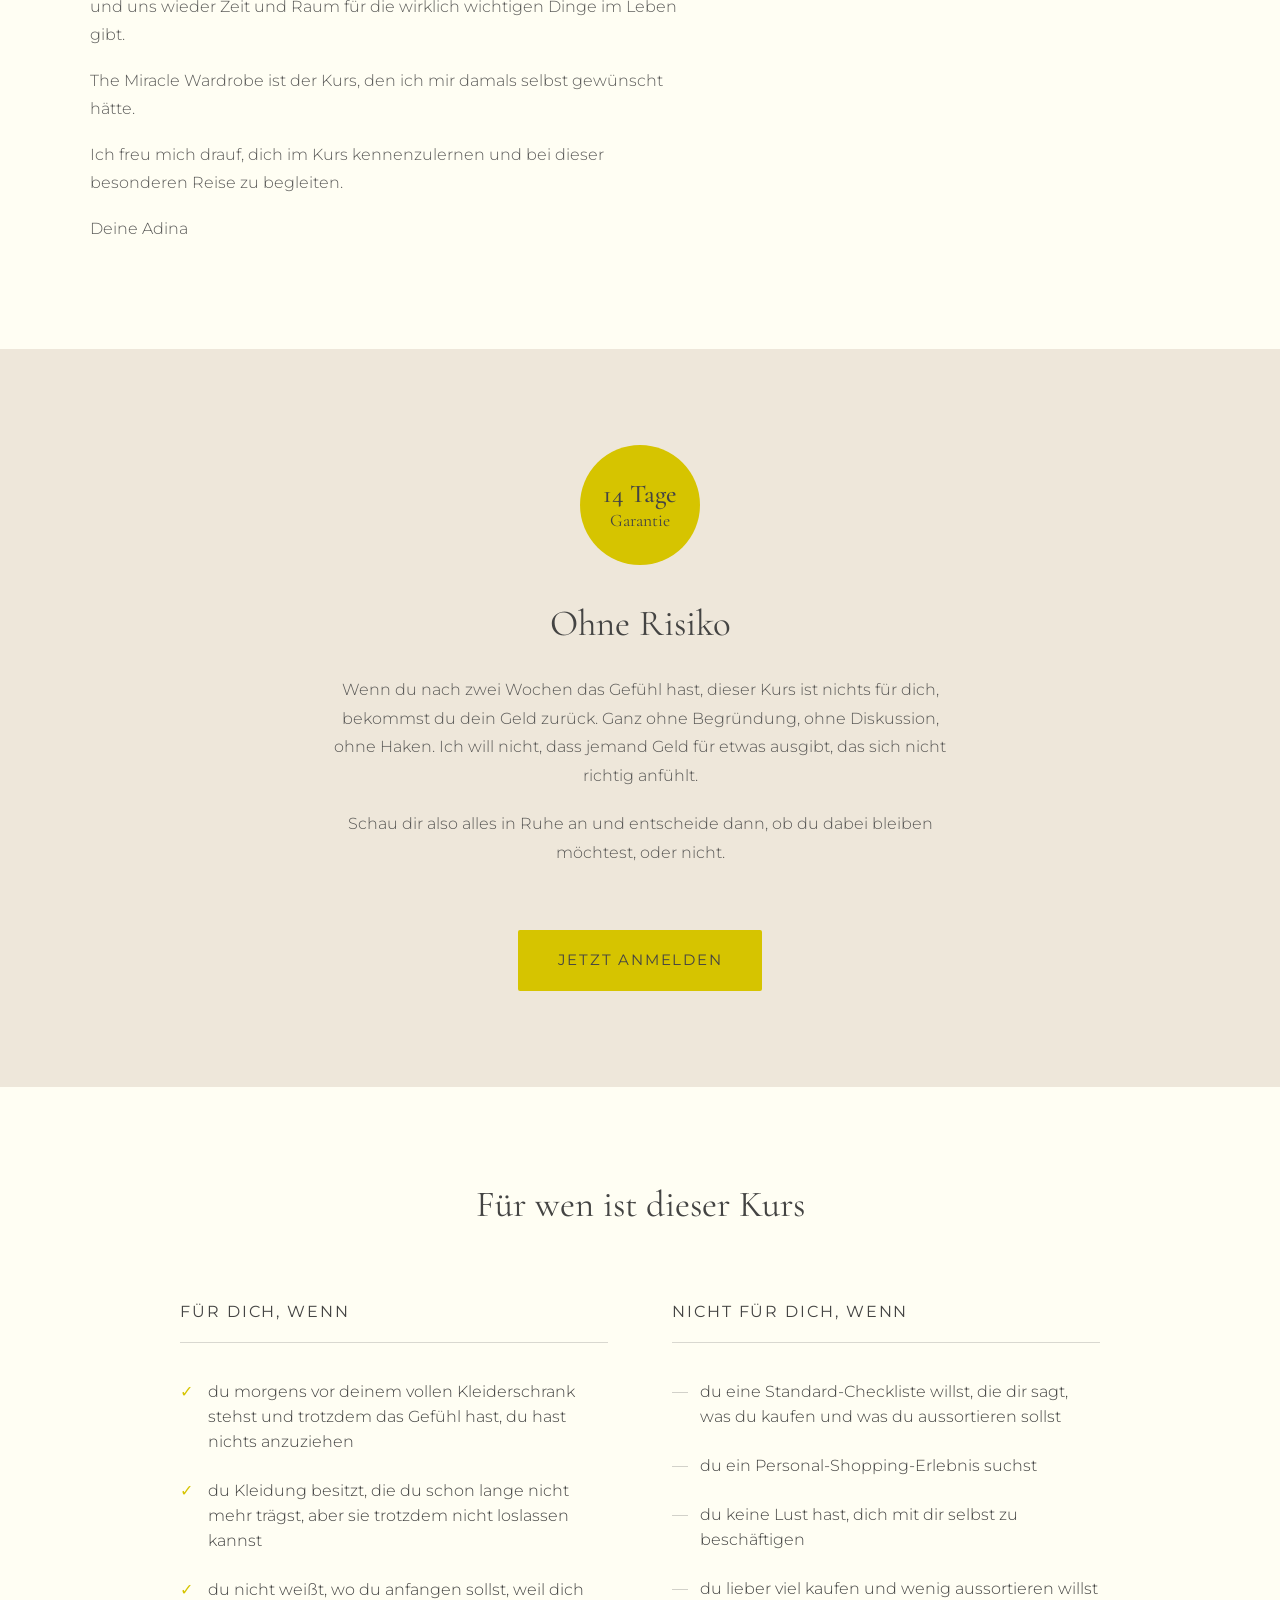
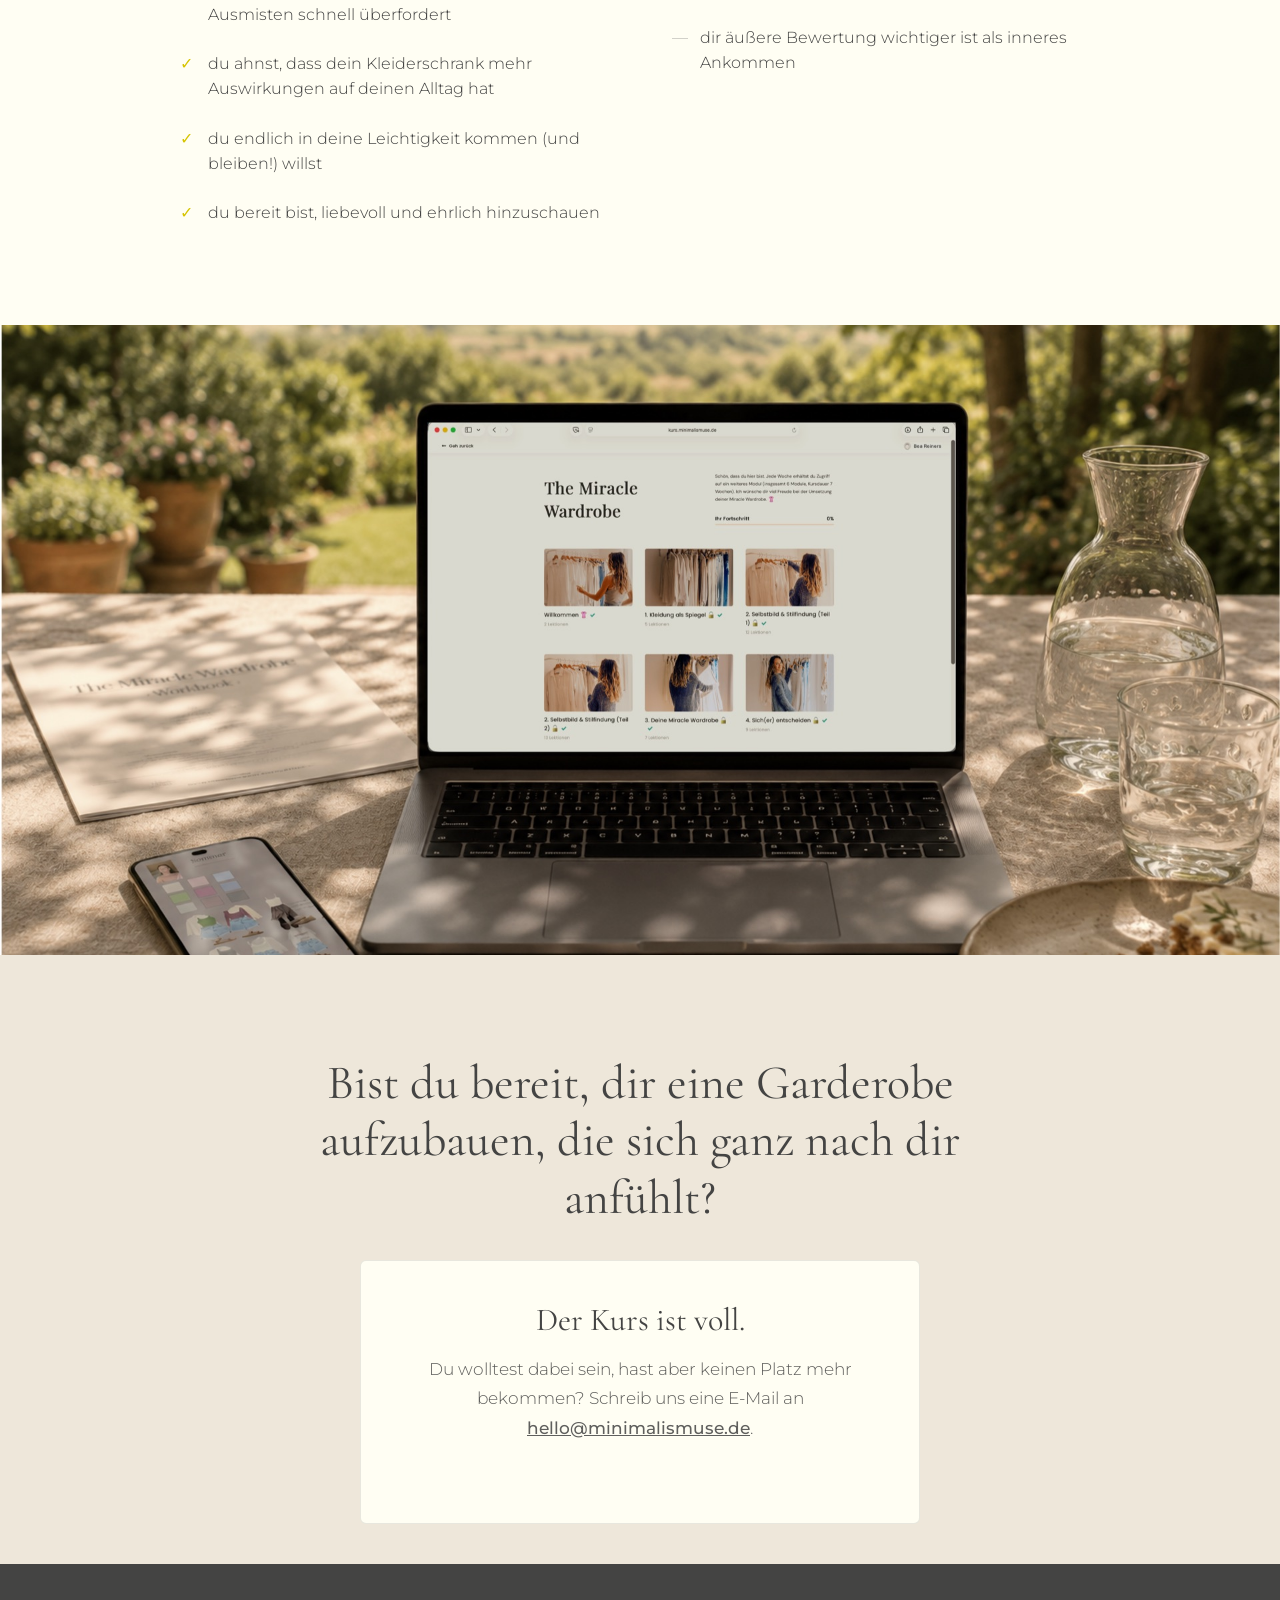
==== commit fcd5f14d: "Update participant counter target 200 -> 250 Co-Authored-By: Claude Opus 4.8 (1M context) <noreply@a" ====
--- a/index.html
+++ b/index.html
@@ -1701,7 +1701,7 @@
 <section class="social-proof bg-white" id="s08">
   <div class="container">
     <h2 class="participant-stat">
-      Schon über <span class="participant-number" data-target="200">0</span><span class="participant-plus">+</span> Teilnehmerinnen
+      Schon über <span class="participant-number" data-target="250">0</span><span class="participant-plus">+</span> Teilnehmerinnen
     </h2>
 
     <div class="testimonials-row">
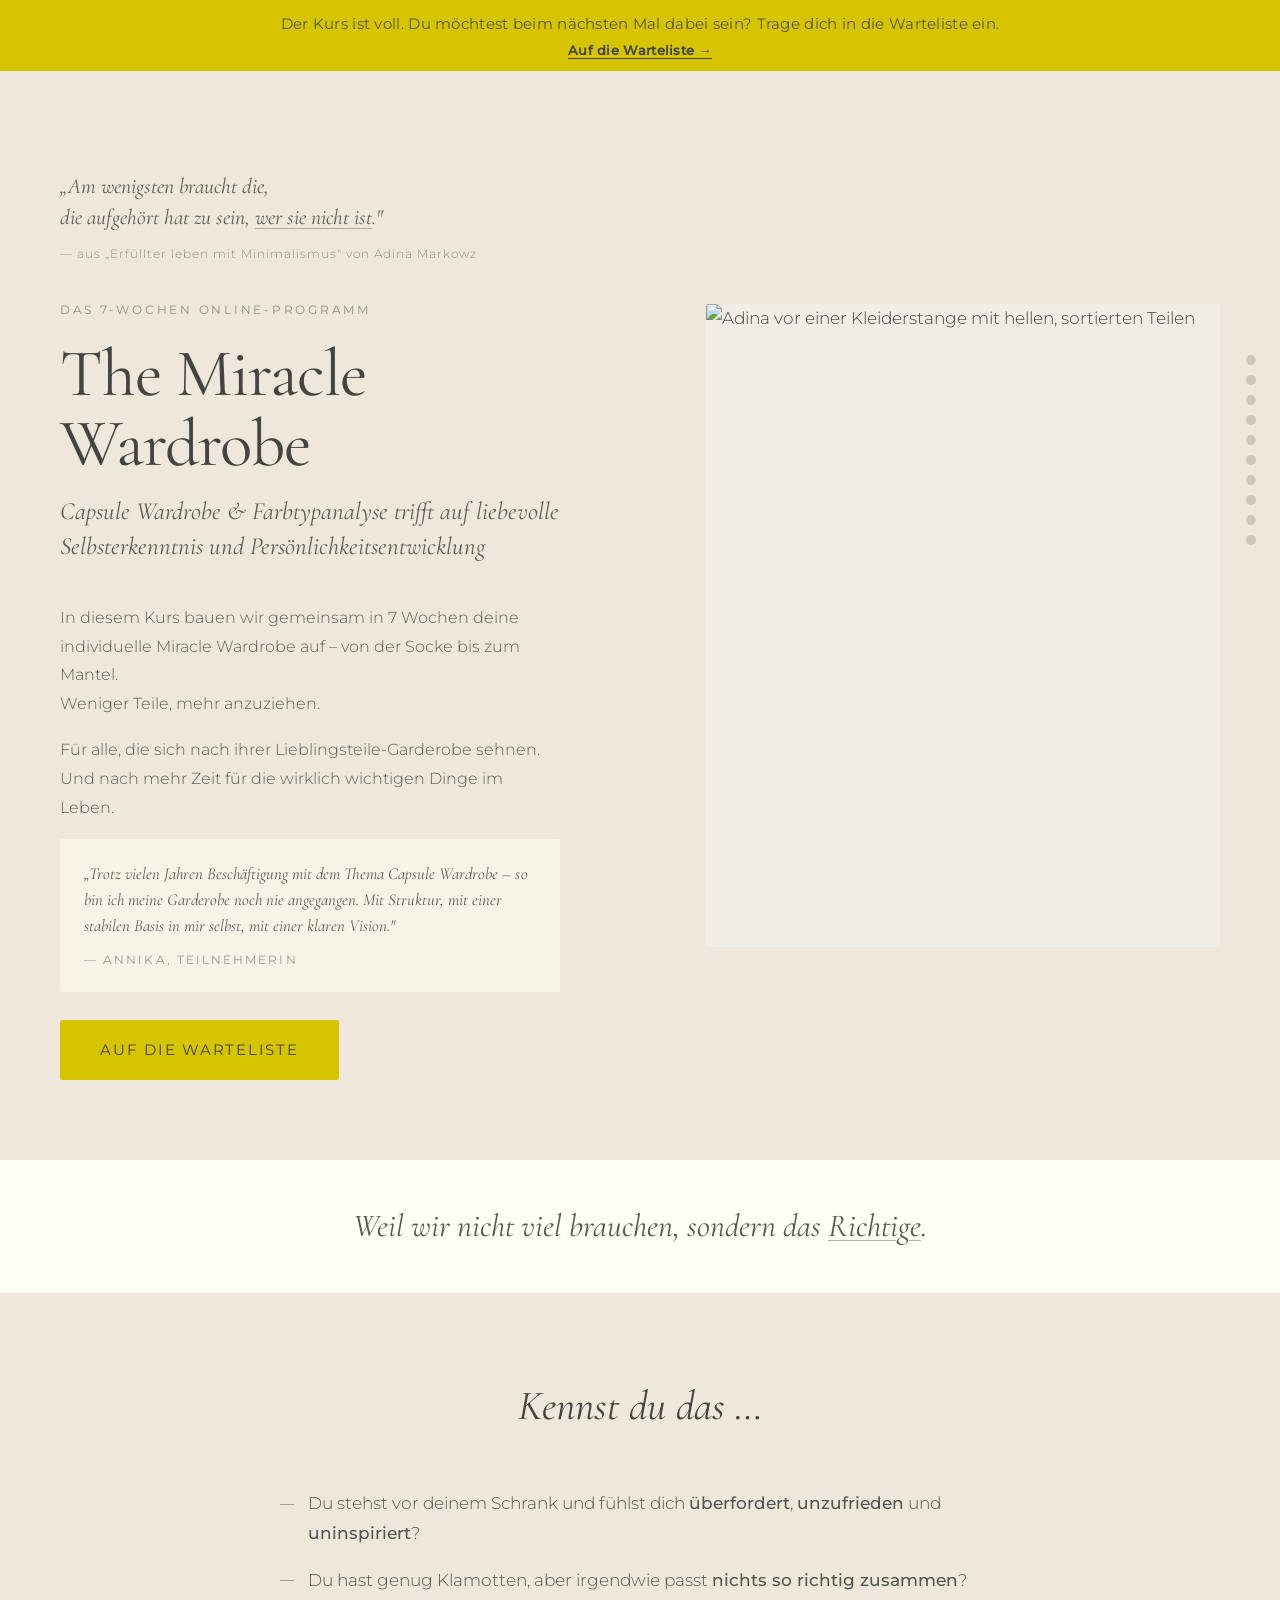
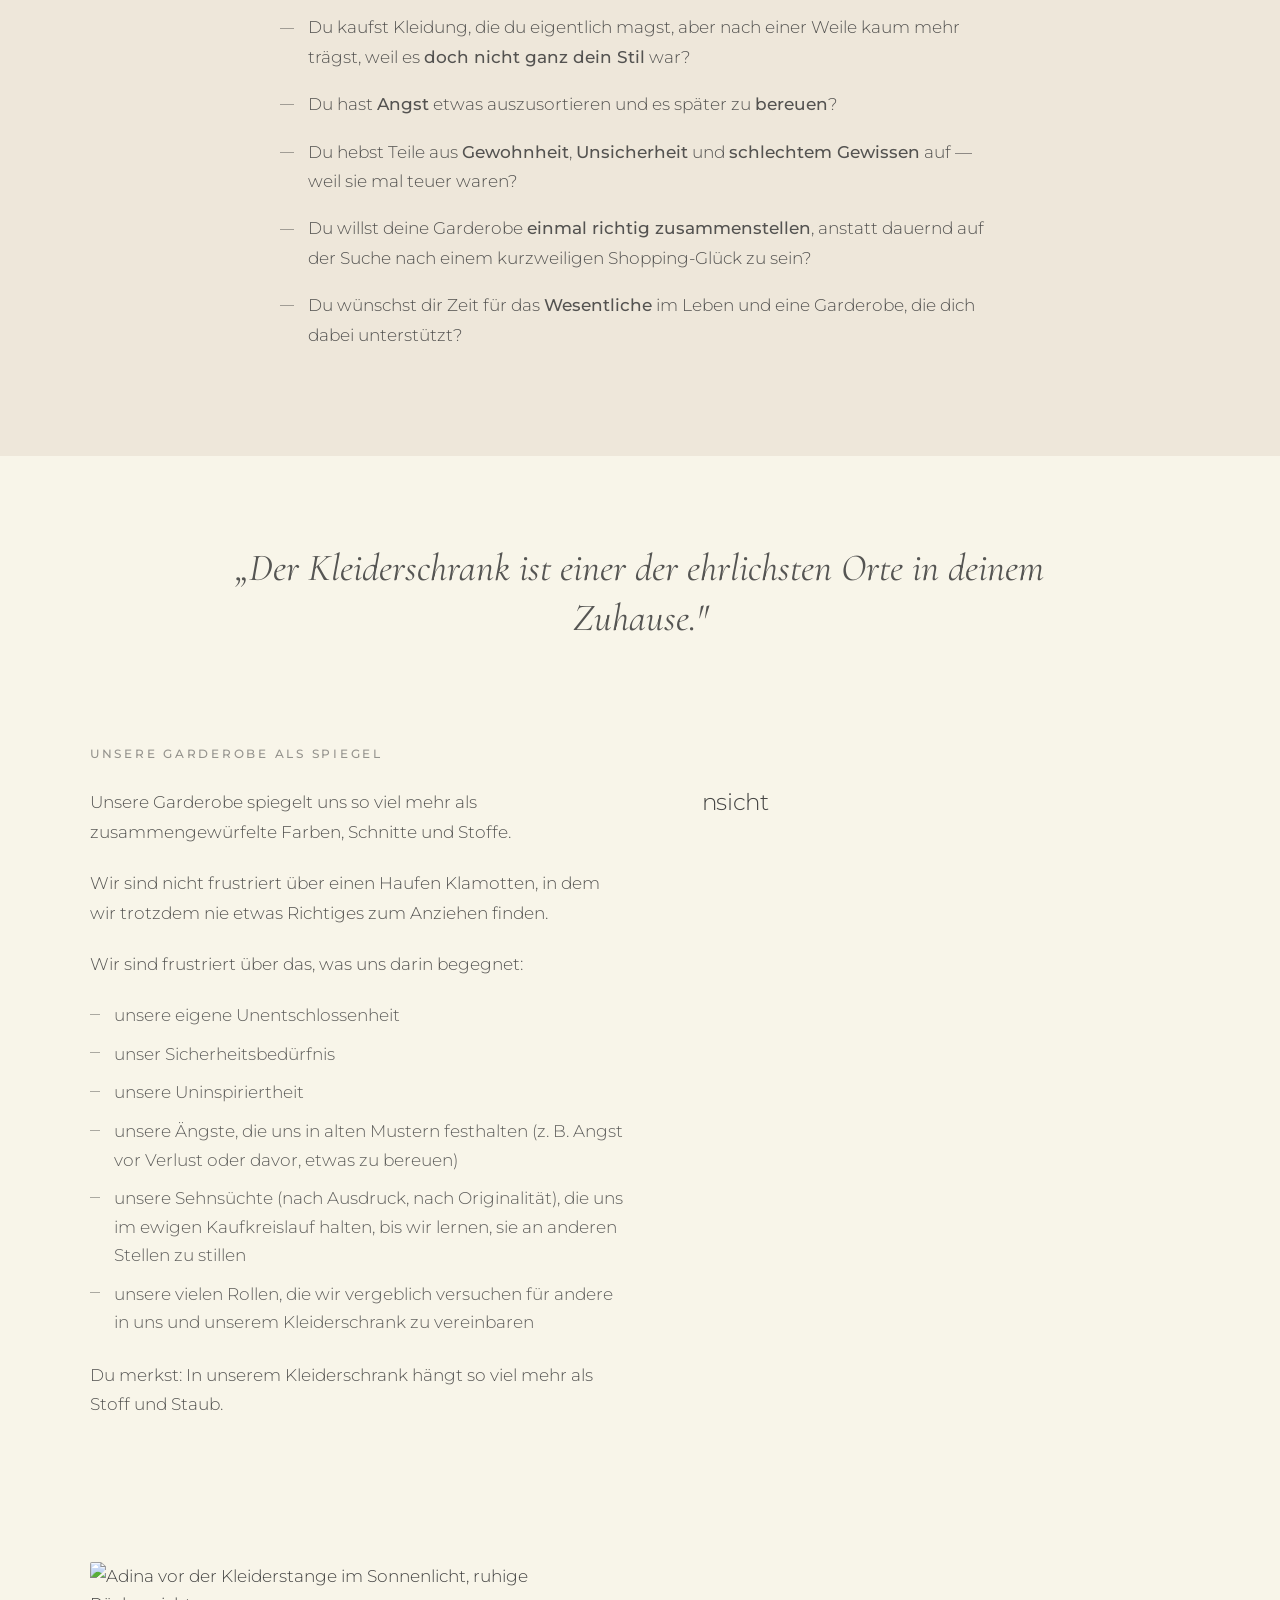
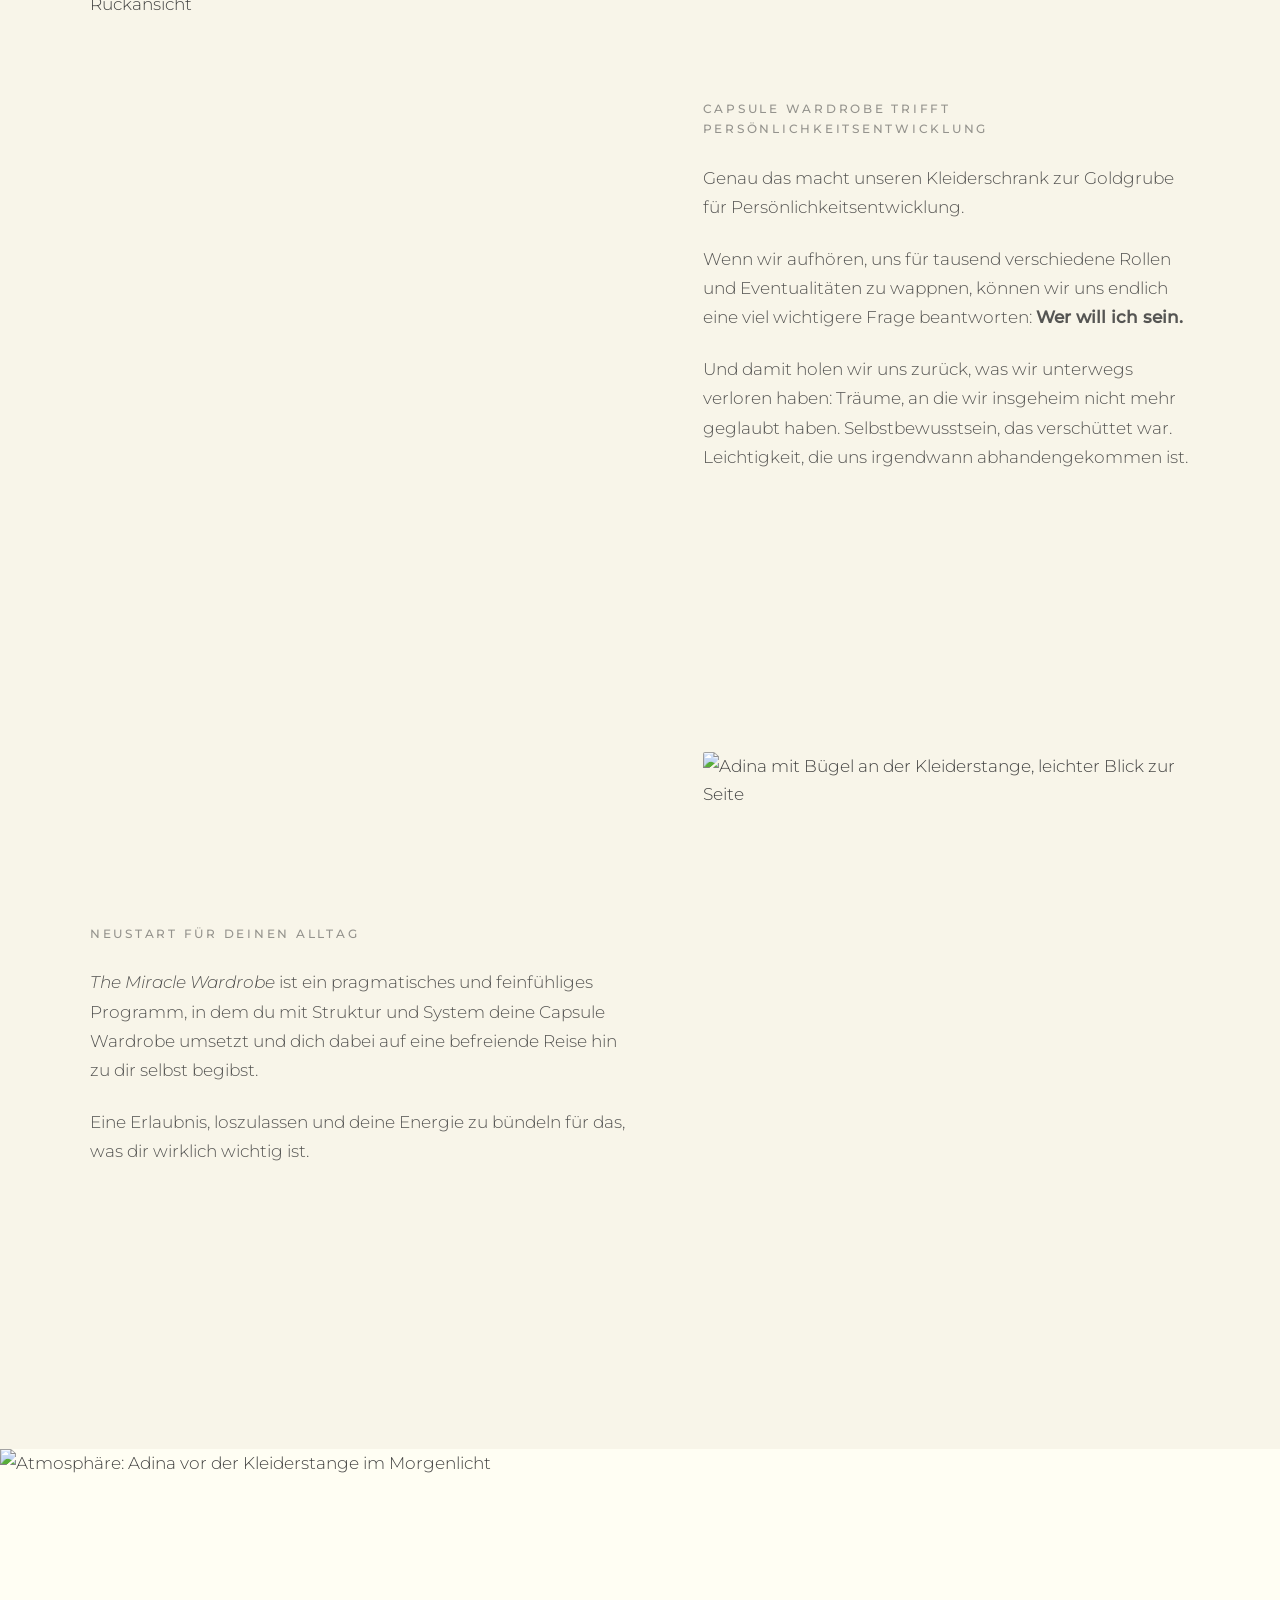
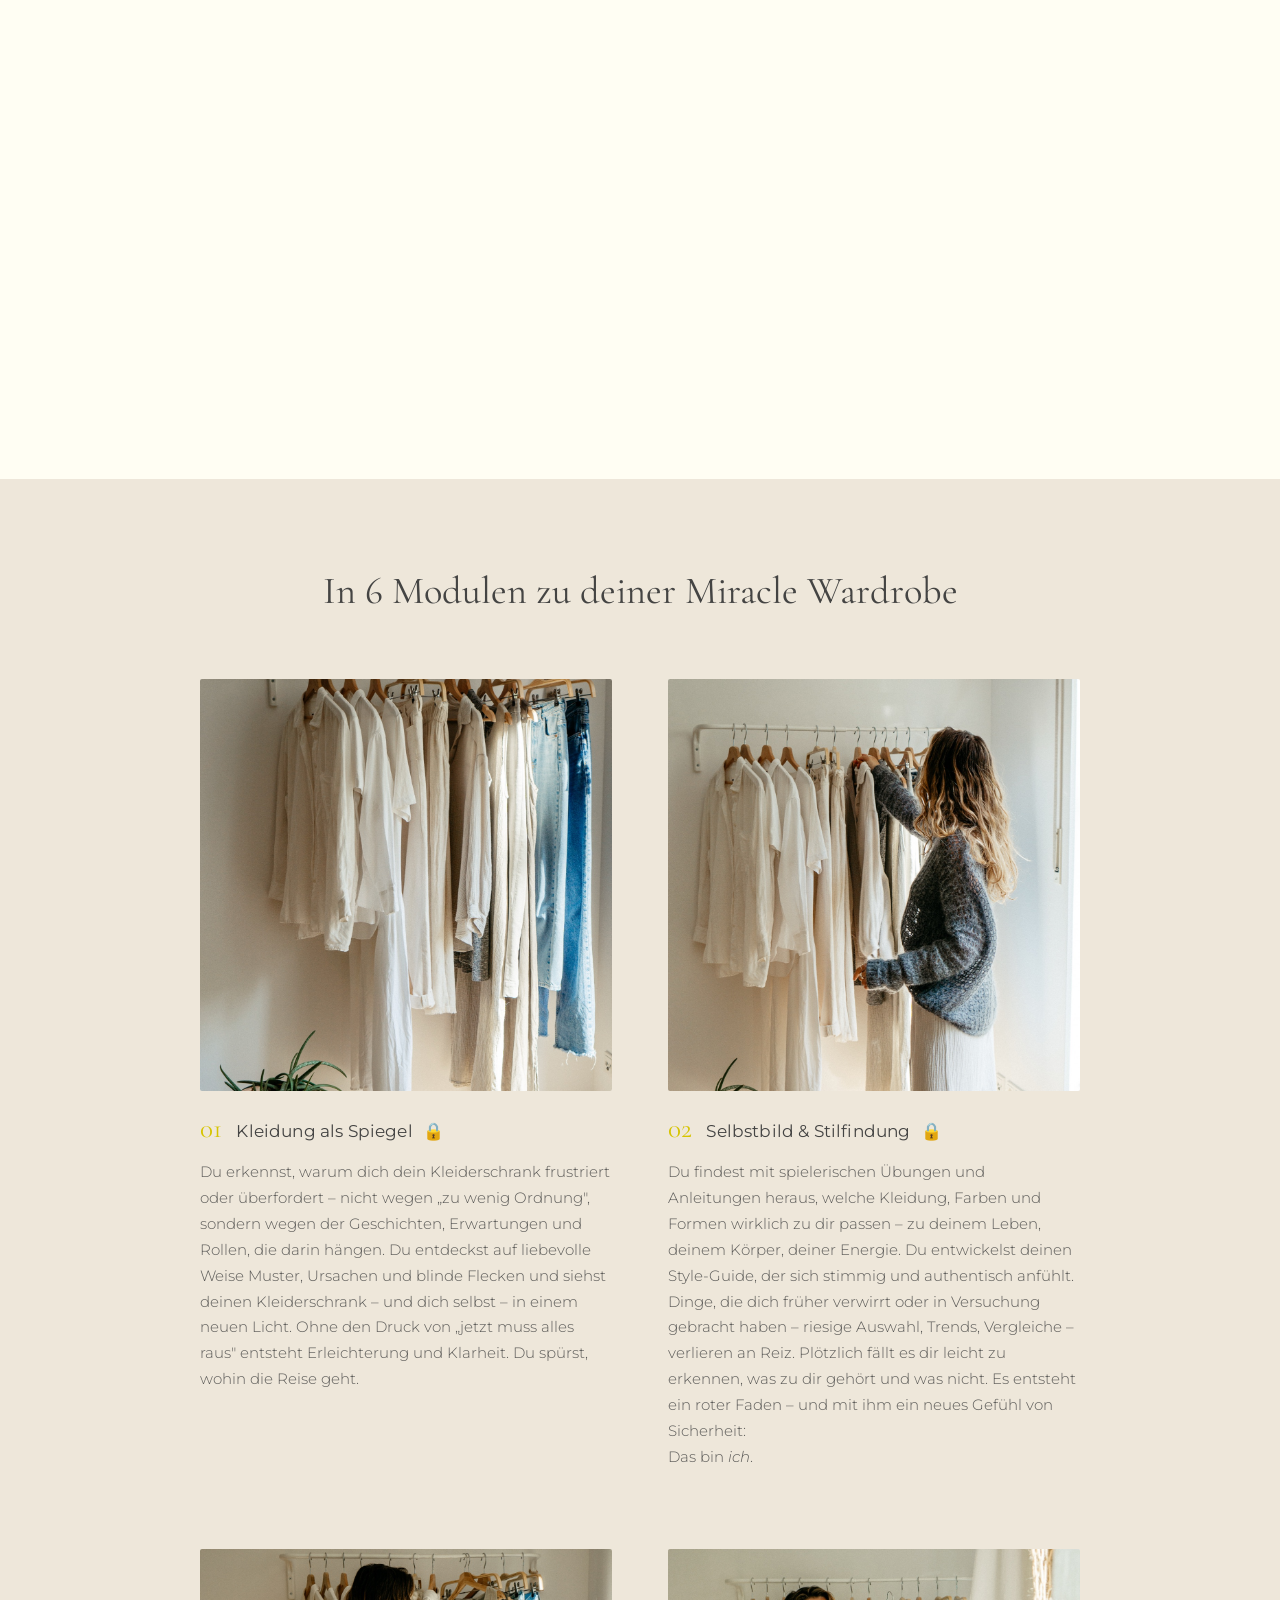
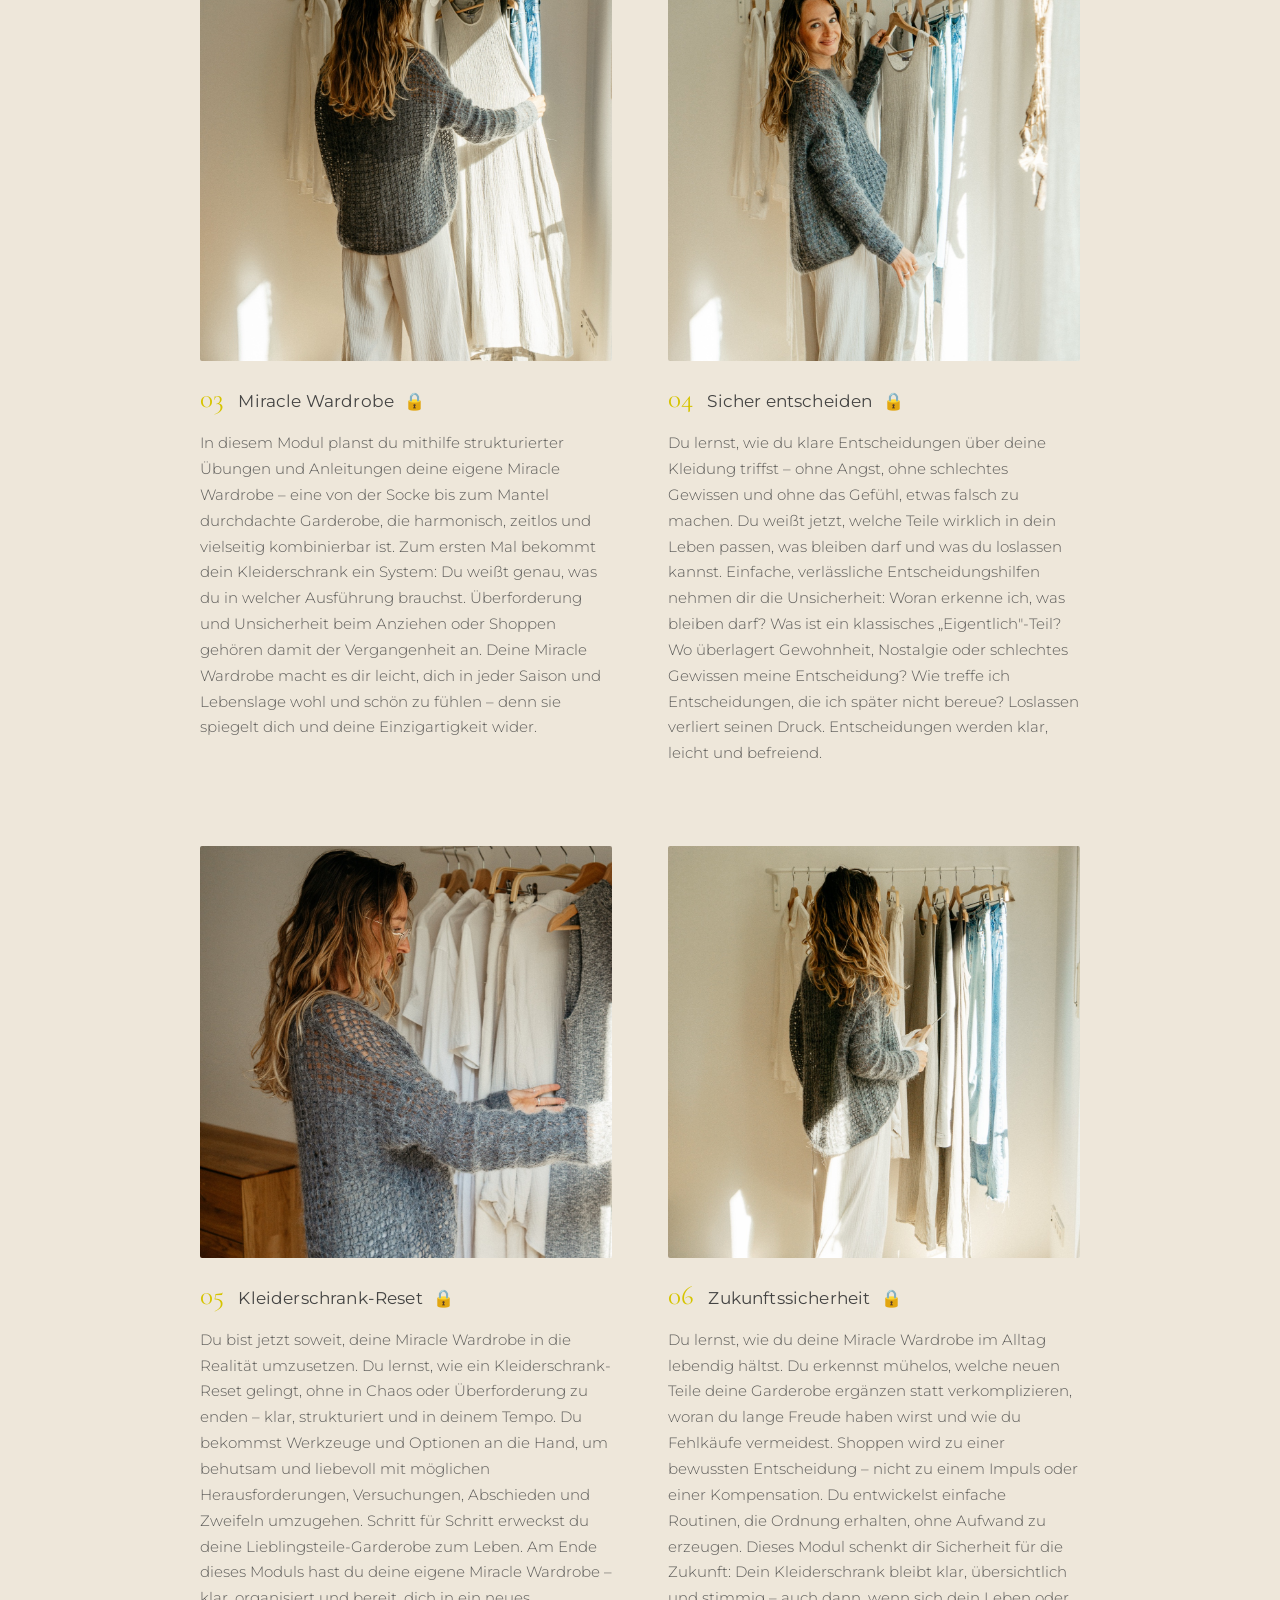
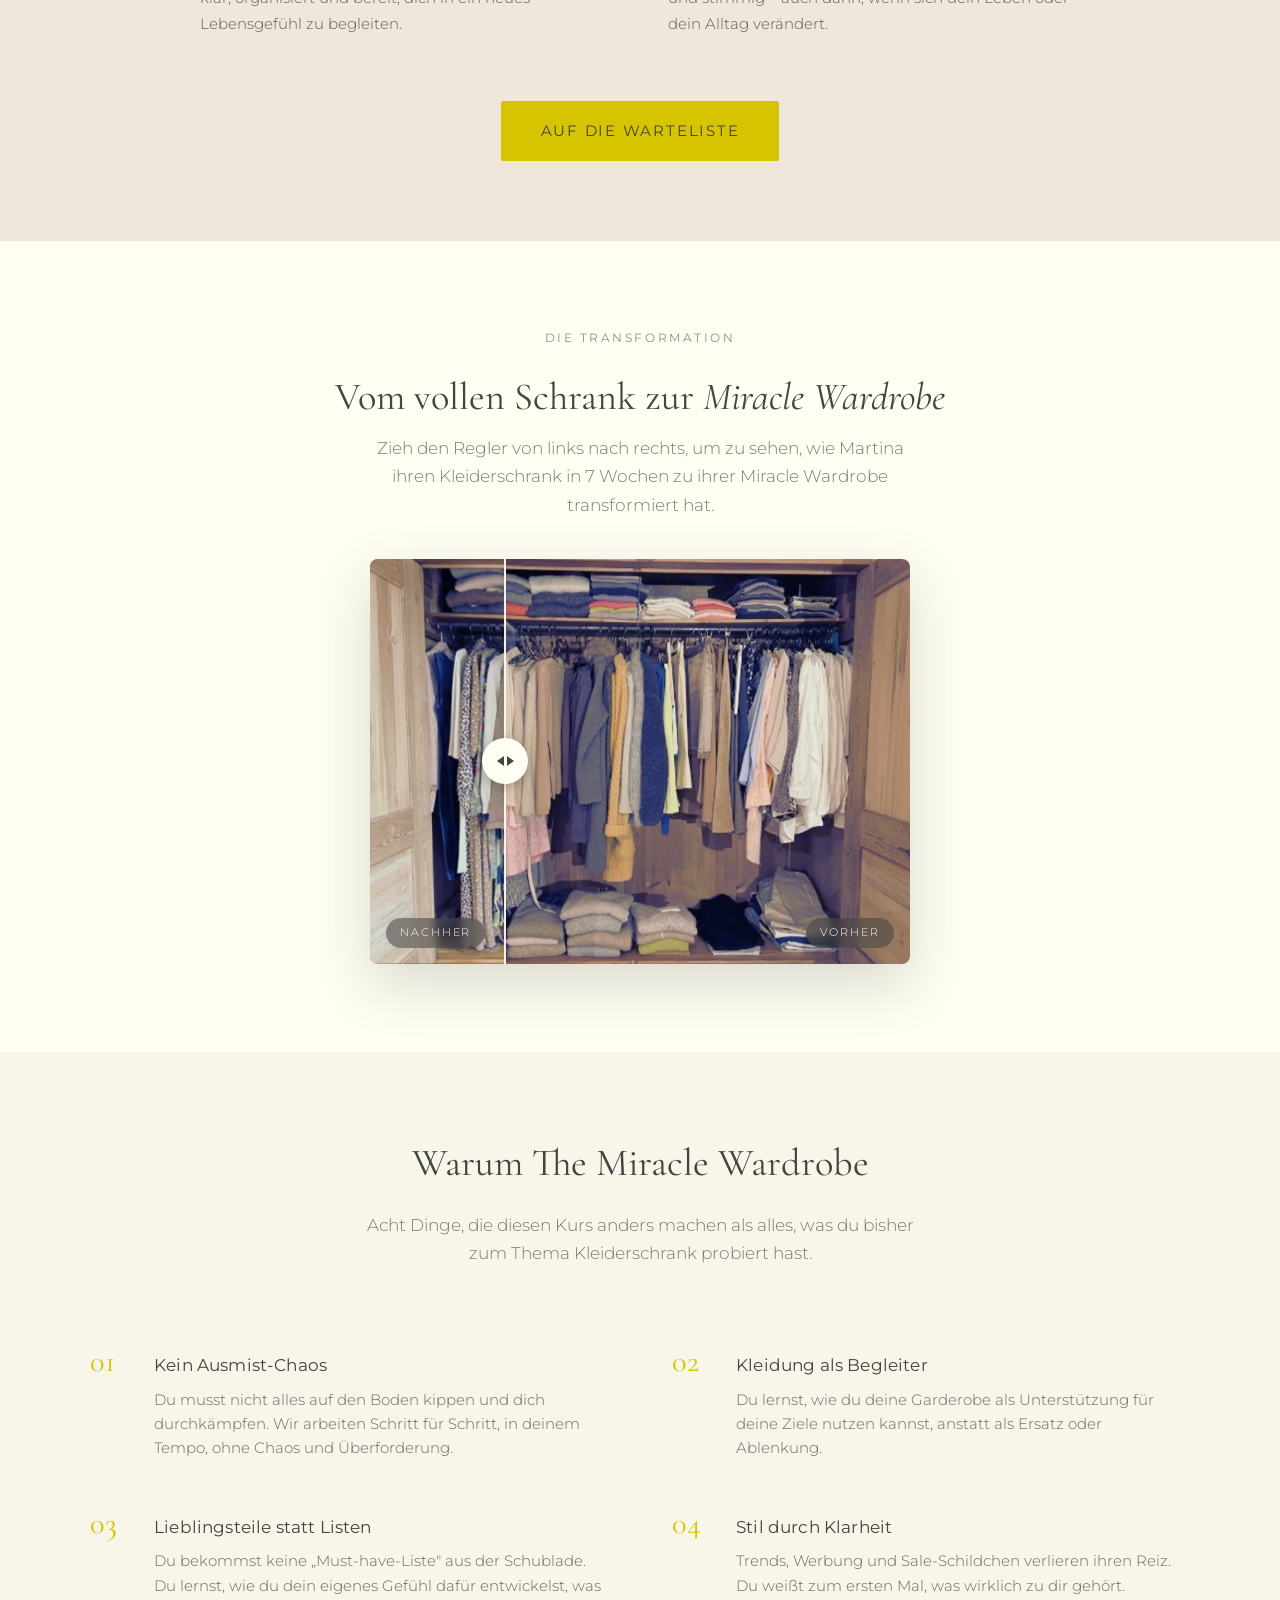
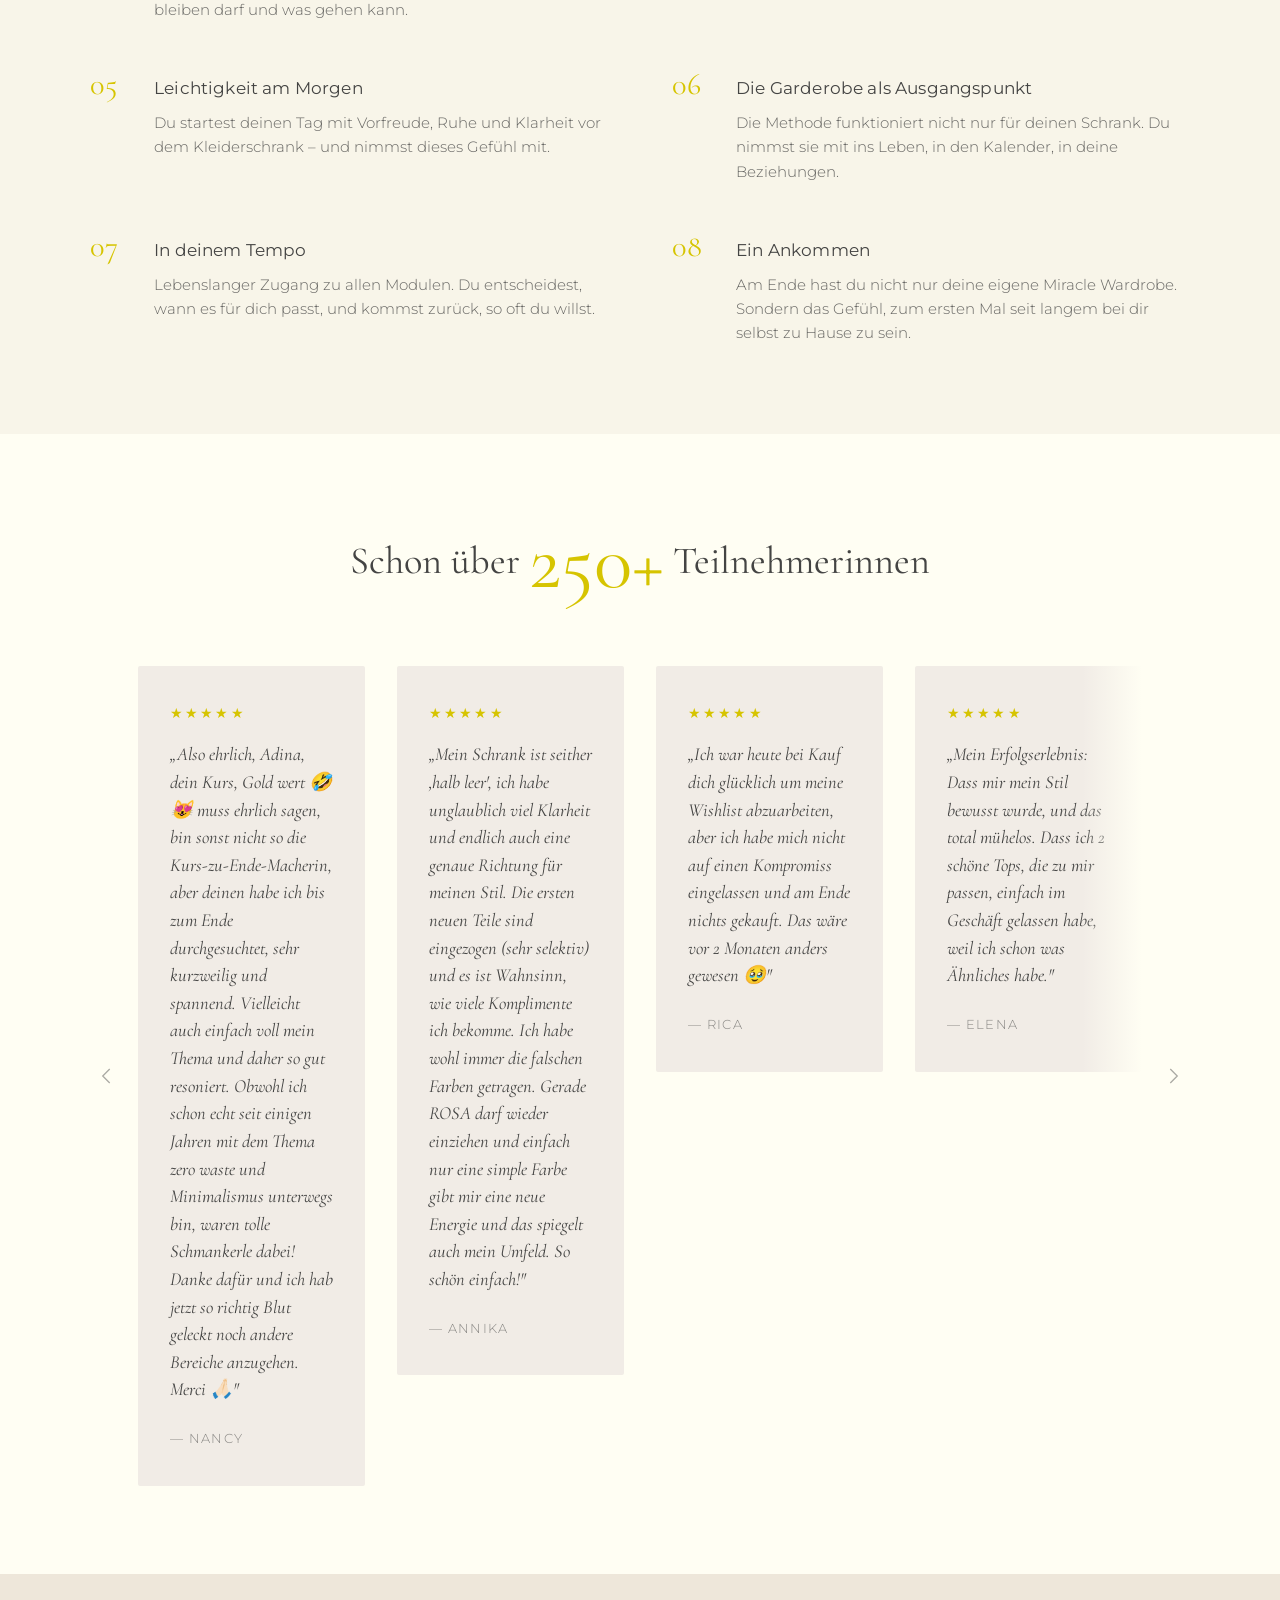
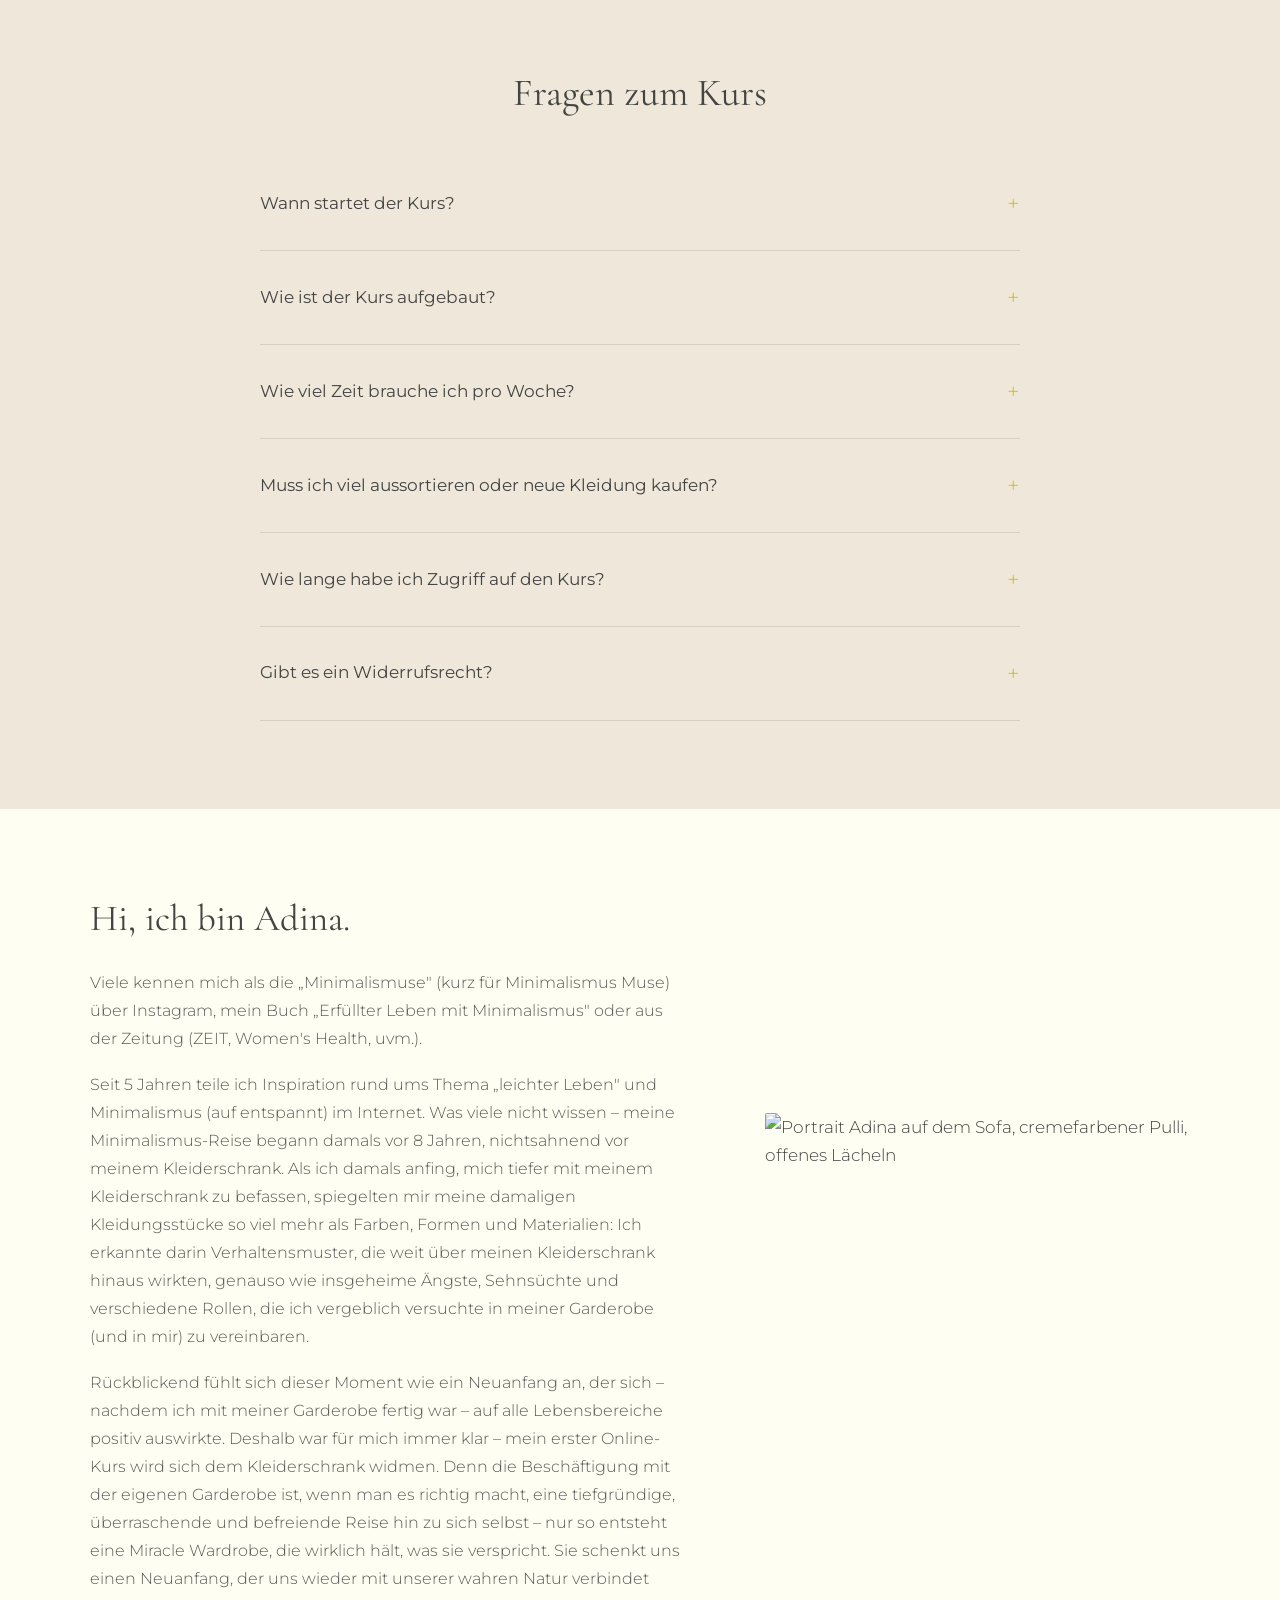
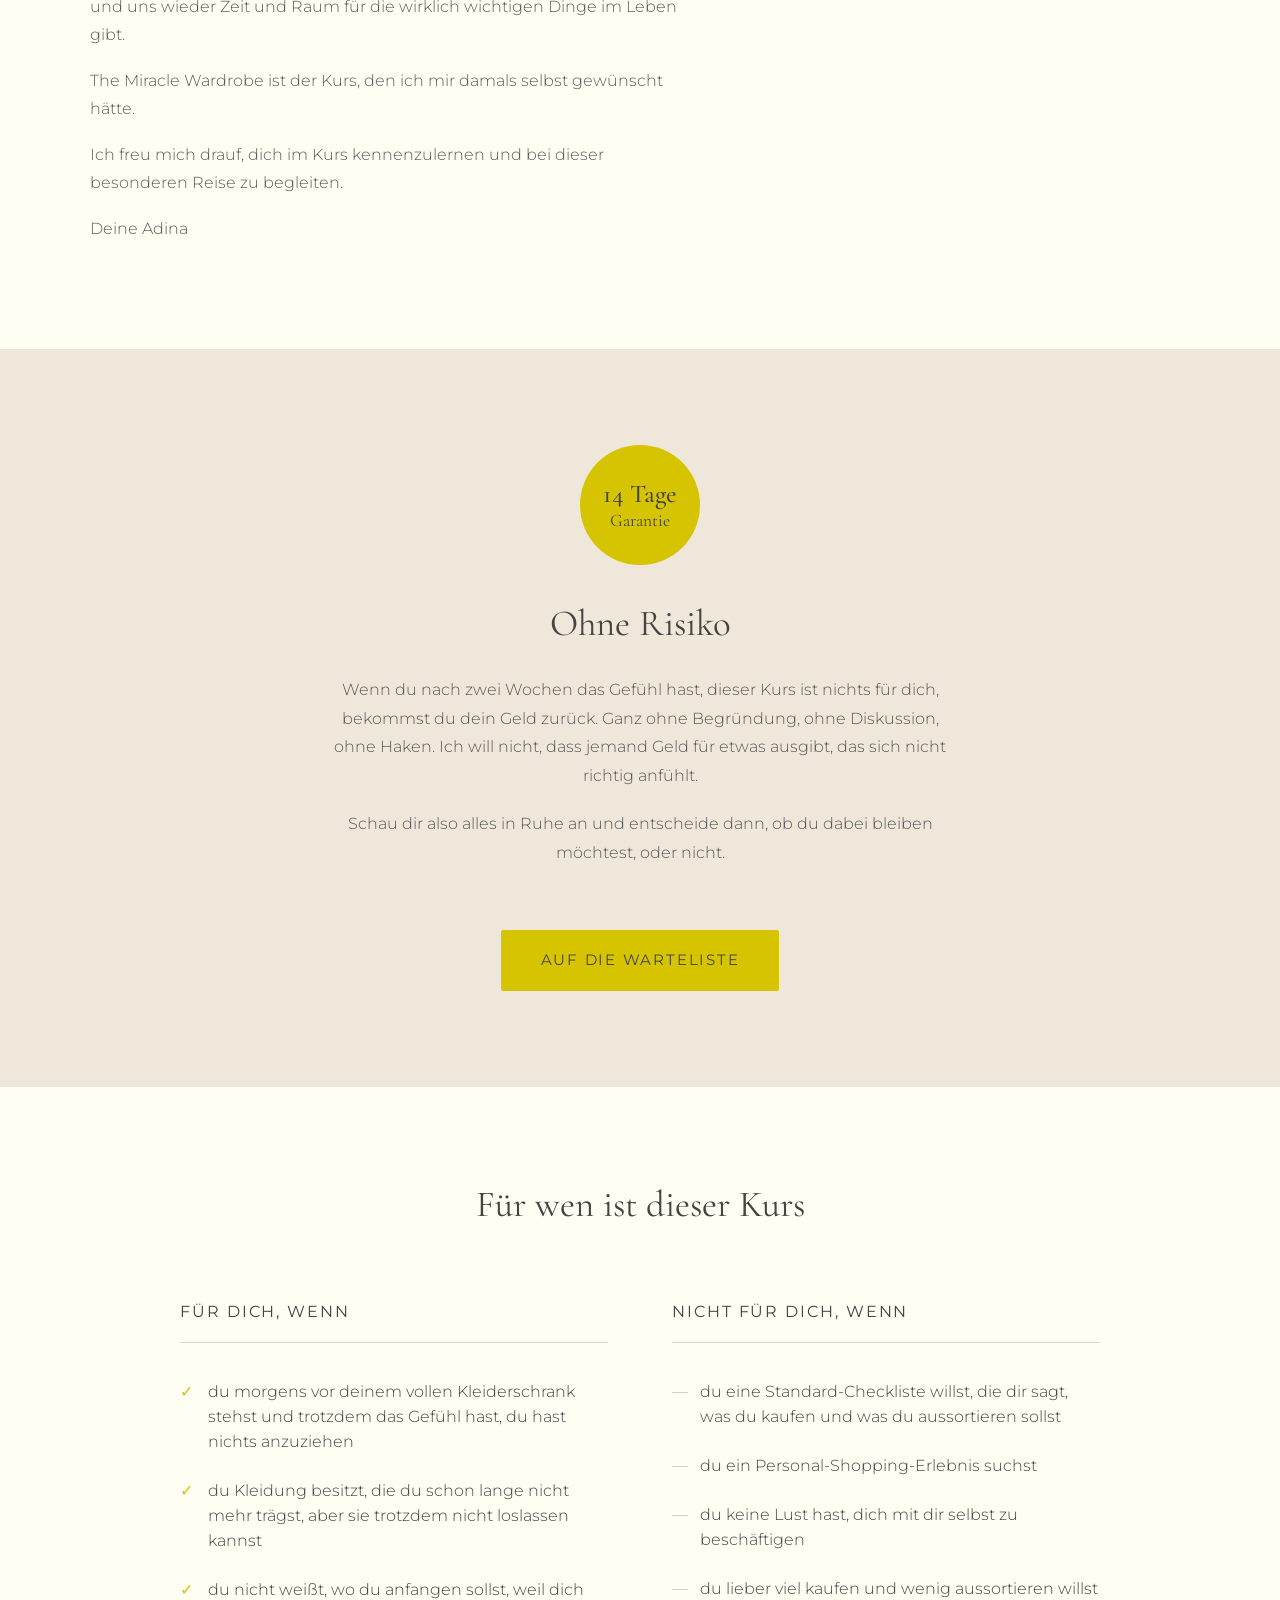
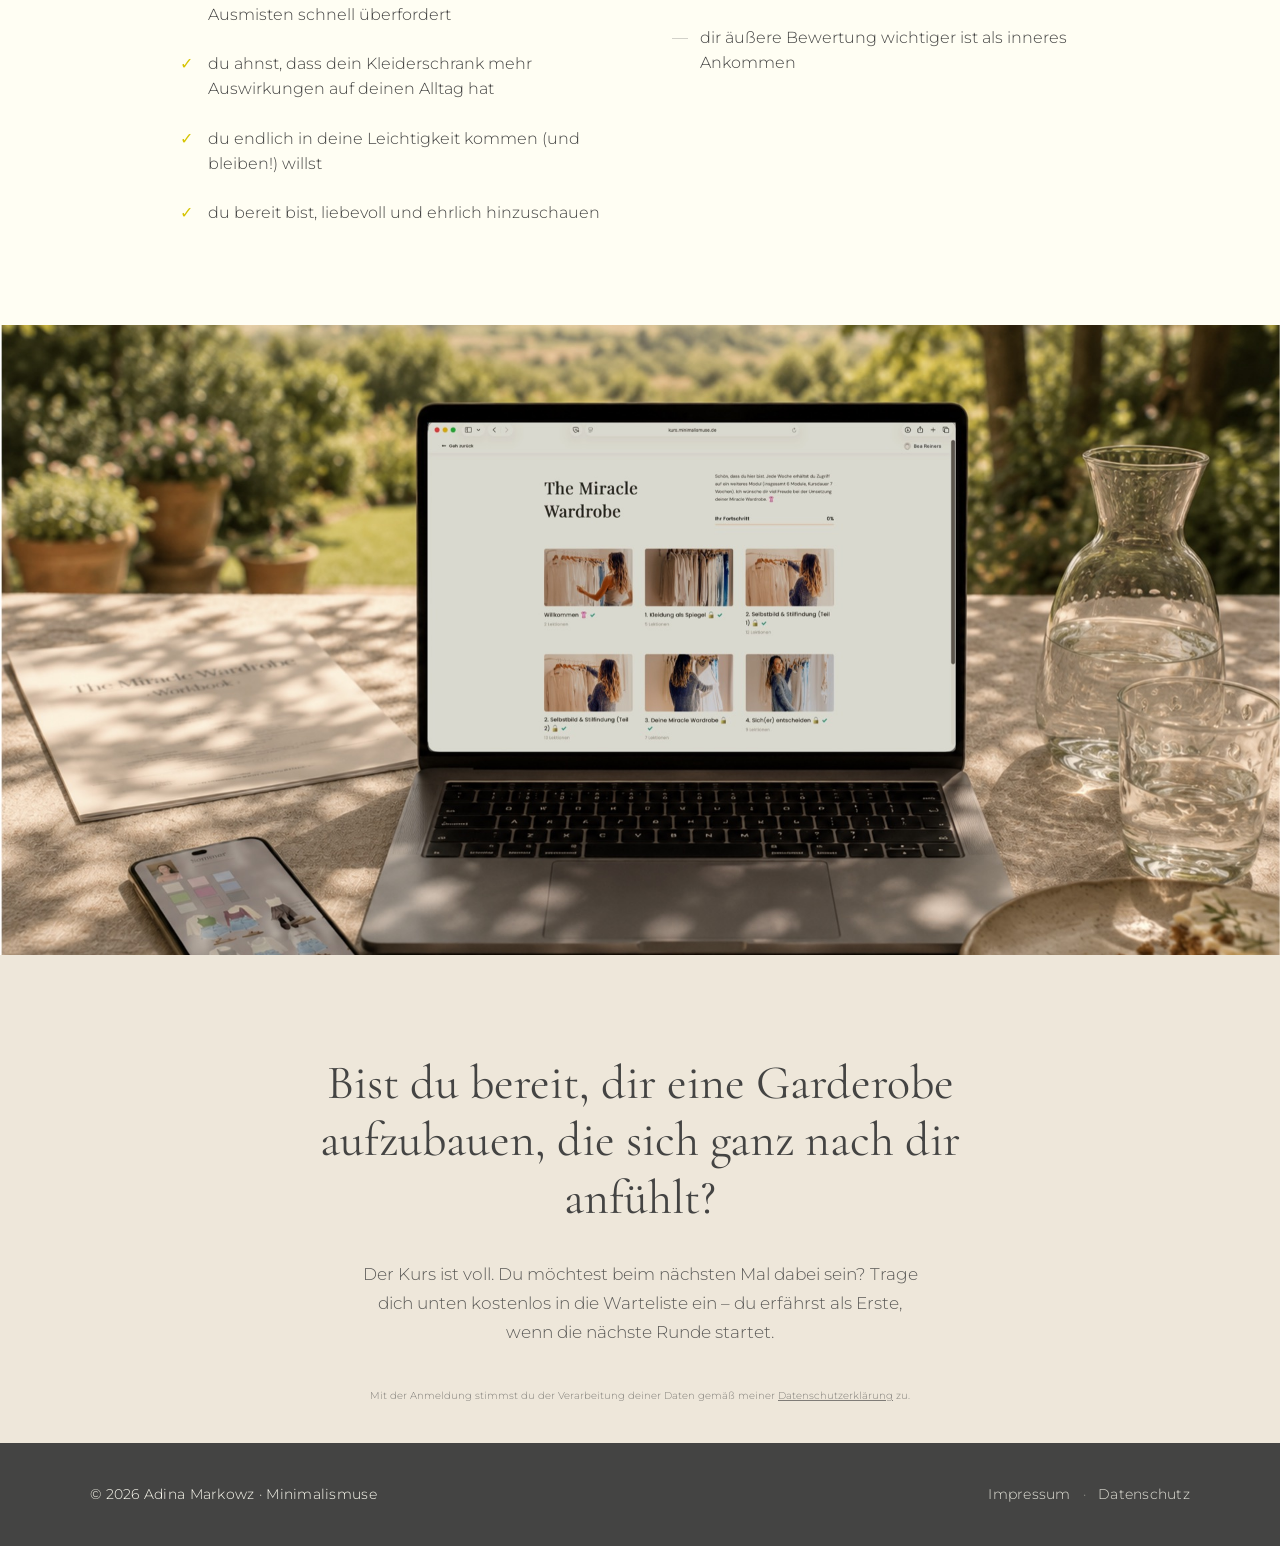
==== commit 6f0fe450: "Switch landing page to waitlist mode - Top-bar: "Der Kurs ist voll ... Warteliste" (Kauf-Modus-Bar a" ====
--- a/index.html
+++ b/index.html
@@ -1384,9 +1384,18 @@
 <body>
 
 <!-- ════════════════════════════════════════════════════════════════════════════
-     Sticky Top-Bar (Kauf-Modus). Verlinkt auf den Anker #anmelden.
-     Countdown zählt bis Anmeldeschluss 01.07.2026 00:00 (Script am Seitenende).
+     WAITLIST-MODE: Sticky Top-Bar. Verlinkt auf die Warteliste-Form (#warteliste).
+     Bei Rückkehr zum LIVE-MODE: diesen Block entfernen und den auskommentierten
+     Kauf-Modus-Block darunter reaktivieren (dann auch die Kauf-Modus-Scripts am
+     Seitenende wieder einkommentieren).
      ════════════════════════════════════════════════════════════════════════════ -->
+<a href="#warteliste" class="waitlist-bar">
+  <span class="waitlist-bar-deadline">
+    <span class="waitlist-bar-deadline-label">Der Kurs ist voll. Du möchtest beim nächsten Mal dabei sein? Trage dich in die Warteliste ein.</span>
+  </span>
+  <span class="waitlist-bar-cta">Auf die Warteliste &rarr;</span>
+</a>
+<!-- LIVE-MODE Top-Bar (Kauf-Modus, Countdown bis Anmeldeschluss). Zum Reaktivieren einkommentieren:
 <a href="#anmelden" class="waitlist-bar">
   <span class="waitlist-bar-deadline">
     <span class="waitlist-bar-deadline-label">Anmeldeschluss in</span>
@@ -1394,6 +1403,8 @@
   </span>
   <span class="waitlist-bar-cta">Jetzt Platz sichern &rarr;</span>
 </a>
+-->
+
 
 <!-- Side Navigation -->
 <nav class="section-nav">
@@ -1431,7 +1442,7 @@
       <p class="hero-proof-author">— Annika, Teilnehmerin</p>
     </div>
 
-    <a href="#anmelden" class="cta">Ja, ich bin dabei</a>
+    <a href="#warteliste" class="cta">Auf die Warteliste</a><!-- LIVE-MODE original: href="#anmelden", text "Ja, ich bin dabei" -->
   </div>
   <div class="hero-image">
     <img src="images/IMG_0156.JPG" alt="Adina vor einer Kleiderstange mit hellen, sortierten Teilen">
@@ -1590,7 +1601,7 @@
       </article>
     </div>
     <div class="cta-block">
-      <a href="#anmelden" class="cta">Hier geht's zur Buchung</a>
+      <a href="#warteliste" class="cta">Auf die Warteliste</a><!-- LIVE-MODE original: href="#anmelden", text "Hier geht's zur Buchung" -->
     </div>
   </div>
 </section>
@@ -1760,11 +1771,13 @@
     <div class="faq-list">
       <details>
         <summary>Wann startet der Kurs?</summary>
-        <!-- KOHORTEN-MODUS (Anmeldung offen): feste Runde mit Start 01.07.2026.
-             Das auskommentierte Original unten ist die Evergreen-Variante
-             ("jederzeit buchbar") – nur bei Rückkehr zum Evergreen-Modell aktivieren. -->
+        <!-- WAITLIST-MODE: aktuelle Runde ist voll. LIVE-MODE (Kohorten-)Antwort darunter auskommentiert.
+             Ganz unten die Evergreen-Variante ("jederzeit buchbar"). -->
+        <p>Die aktuelle Runde ist bereits voll. Trage dich kostenlos in die <a href="#warteliste">Warteliste</a> ein, dann erfährst du als Erste, wenn die Anmeldung zur nächsten Runde öffnet.</p>
+        <!-- LIVE-MODE (Kohorten-Modus) original start
         <p>Der nächste Kurs startet am <strong>01. Juli 2026</strong> – alle Teilnehmerinnen starten gemeinsam in die Miracle Wardrobe Reise.</p>
         <p>Du kannst dir ab sofort <a href="#anmelden">direkt deinen Platz sichern</a>. Du erhältst direkt nach der Anmeldung Zugang zum ersten Modul.</p>
+        LIVE-MODE (Kohorten-Modus) original end -->
         <!-- WAITLIST-MODE original start
         <p>Du kannst den Kurs <strong>jederzeit</strong> buchen und in deinem <strong>eigenen Tempo</strong> durcharbeiten. Du erhältst direkt nach der Buchung Zugriff auf die Einführung und das erste Modul – danach erhältst du automatisch <strong>jede Woche Zugriff</strong> auf ein <strong>weiteres Modul</strong>. Der Zugang zu den Kursinhalten ist zeitlich nicht begrenzt. Du kannst also auch in ein paar Jahren immer wieder zum Kurs zurückkehren.</p>
         <p><strong>Aktionszeiten:</strong> Alle paar Wochen gibt es die Möglichkeit, den Kurs mit einer größeren Gruppe von Teilnehmenden <strong>gleichzeitig</strong> zu starten. Das kann die Erfahrung der Miracle Wardrobe Reise bereichern, ist aber keine Voraussetzung für den Kurs. Diese Aktionszeiten erfährst du über meinen <strong>Instagram-Kanal</strong> (@minimalismuse) – schreib mir dort gerne eine Nachricht, wenn du bei der nächsten Gruppe dabei sein möchtest. Wenn du nicht so lange warten möchtest oder den Kurs sowieso alleine machen möchtest, kannst du den Kurs <strong>einfach direkt buchen</strong>.</p>
@@ -1839,7 +1852,7 @@
     <p>Wenn du nach zwei Wochen das Gefühl hast, dieser Kurs ist nichts für dich, bekommst du dein Geld zurück. Ganz ohne Begründung, ohne Diskussion, ohne Haken. Ich will nicht, dass jemand Geld für etwas ausgibt, das sich nicht richtig anfühlt.</p>
     <p>Schau dir also alles in Ruhe an und entscheide dann, ob du dabei bleiben möchtest, oder nicht.</p>
     <div class="cta-block">
-      <a href="#anmelden" class="cta">Jetzt anmelden</a>
+      <a href="#warteliste" class="cta">Auf die Warteliste</a><!-- LIVE-MODE original: href="#anmelden", text "Jetzt anmelden" -->
     </div>
   </div>
 </section>
@@ -1888,18 +1901,29 @@
   </div>
   <div class="full-stop-content">
     <h2 id="anmelden">Bist du bereit, dir eine Garderobe aufzubauen, die sich ganz nach dir anfühlt?</h2>
-    <p id="anmelden-sub">Der nächste Kurs startet am 1. Juli – melde dich jetzt an und sichere dir deinen Platz in der nächsten Runde.</p>
-
+    <!-- WAITLIST-MODE Sub-Headline. LIVE-MODE Original darunter auskommentiert. -->
+    <p id="anmelden-sub">Der Kurs ist voll. Du möchtest beim nächsten Mal dabei sein? Trage dich unten kostenlos in die Warteliste ein – du erfährst als Erste, wenn die nächste Runde startet.</p>
+    <!-- LIVE-MODE Original: <p id="anmelden-sub">Der nächste Kurs startet am 1. Juli – melde dich jetzt an und sichere dir deinen Platz in der nächsten Runde.</p> -->
+
+    <!-- WAITLIST-MODE: Sender.net-Warteliste-Form (statt Checkout). -->
+    <div class="waitlist-form" id="warteliste">
+      <div class="sender-form-field" data-sender-form-id="bo2oGk"></div>
+      <p class="waitlist-disclaimer">Mit der Anmeldung stimmst du der Verarbeitung deiner Daten gem&auml;&szlig; meiner <a href="datenschutz.html">Datenschutzerkl&auml;rung</a> zu.</p>
+    </div>
+
+    <!-- LIVE-MODE: ThriveCart-Checkout. Zum Reaktivieren diesen Kommentar entfernen und die Warteliste-Form oben entfernen/auskommentieren.
     <div class="checkout-embed">
       <div class="tc-v2-embeddable-target" data-thrivecart-account="minimalismuse" data-thrivecart-tpl="v2" data-thrivecart-product="2" data-thrivecart-embeddable="tc-minimalismuse-2-G0WJB6"></div>
       <script async src="//tinder.thrivecart.com/embed/v2/thrivecart.js" id="tc-minimalismuse-2-G0WJB6"></script>
     </div>
-
-    <!-- Verkaufsschluss-Panel: versteckt; wird vom Umschalter am Seitenende aktiviert -->
+    -->
+
+    <!-- LIVE-MODE Verkaufsschluss-Panel (gehört zum Kauf-Modus-Umschalter am Seitenende):
     <div class="course-full" id="course-full" hidden>
       <h3>Der Kurs ist voll.</h3>
       <p>Du wolltest dabei sein, hast aber keinen Platz mehr bekommen? Schreib uns eine E-Mail an <a href="mailto:hello@minimalismuse.de">hello@minimalismuse.de</a>.</p>
     </div>
+    -->
   </div>
 </section>
 
@@ -2171,16 +2195,21 @@
      ODER sofort, wenn FORCE_CLOSED unten auf true gesetzt wird (z. B. wenn der
      Kurs schon vor dem Stichtag voll ist).
      ════════════════════════════════════════════════════════════════════════════ -->
+<!-- WAITLIST-MODE: Kauf-Modus-Umschalter deaktiviert (würde sonst die Top-Bar/Sub-Headline überschreiben). Zum Reaktivieren (LIVE-MODE) diesen Kommentar-Wrapper entfernen.
 <script>
   (function () {
     // Manuell vorzeitig schließen? Auf true setzen und pushen:
     var FORCE_CLOSED = true;
 
+    // Nachzügler-Link (/nachzueglerin): Seite sieht geschlossen aus (gleiche Top-Bar),
+    // aber der Checkout bleibt buchbar – statt der E-Mail-Box.
+    var KEEP_CHECKOUT = /nachzueglerin/i.test(location.pathname);
+
     // Anmeldeschluss 30.06.2026 Mitternacht = 01.07.2026 00:00 Berliner Zeit (CEST, UTC+2)
     var target = new Date('2026-07-01T00:00:00+02:00').getTime();
 
     function applyClosed() {
-      // Top-Bar umschreiben
+      // Top-Bar umschreiben (stoppt zugleich den Countdown)
       var bar = document.querySelector('.waitlist-bar');
       if (bar) {
         bar.innerHTML = '<span class="waitlist-bar-deadline">' +
@@ -2188,7 +2217,9 @@
           '</span>' +
           '<span class="waitlist-bar-cta">Schreib uns &rarr;</span>';
       }
-      // Checkout ausblenden, „Kurs voll"-Panel einblenden
+      // Nachzügler-Link: Checkout buchbar lassen, E-Mail-Box bleibt versteckt.
+      if (KEEP_CHECKOUT) return;
+      // Sonst: Checkout ausblenden, „Kurs voll"-Panel einblenden
       var embed = document.querySelector('.checkout-embed');
       if (embed) embed.hidden = true;
       var sub = document.getElementById('anmelden-sub');
@@ -2206,6 +2237,7 @@
     }
   })();
 </script>
+-->
 
 <!-- Vorher-Nachher Slider -->
 <script>
